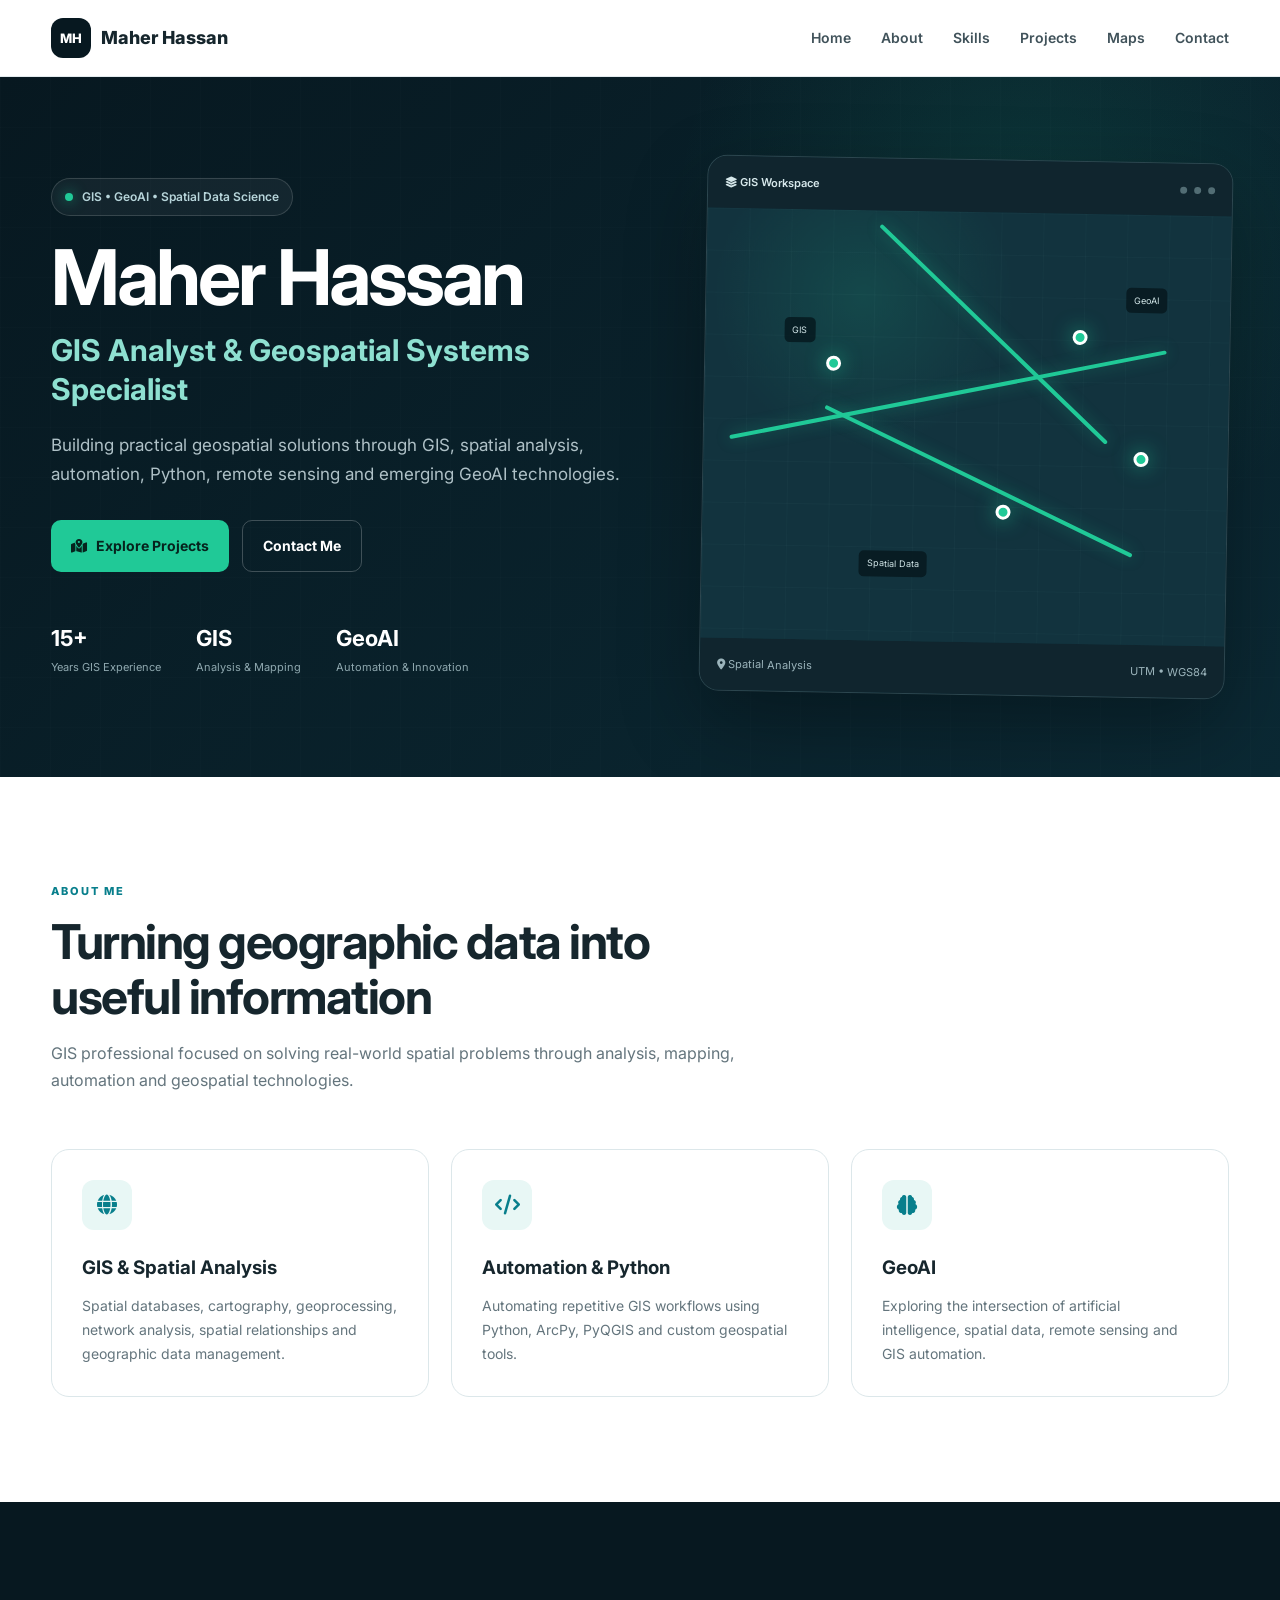
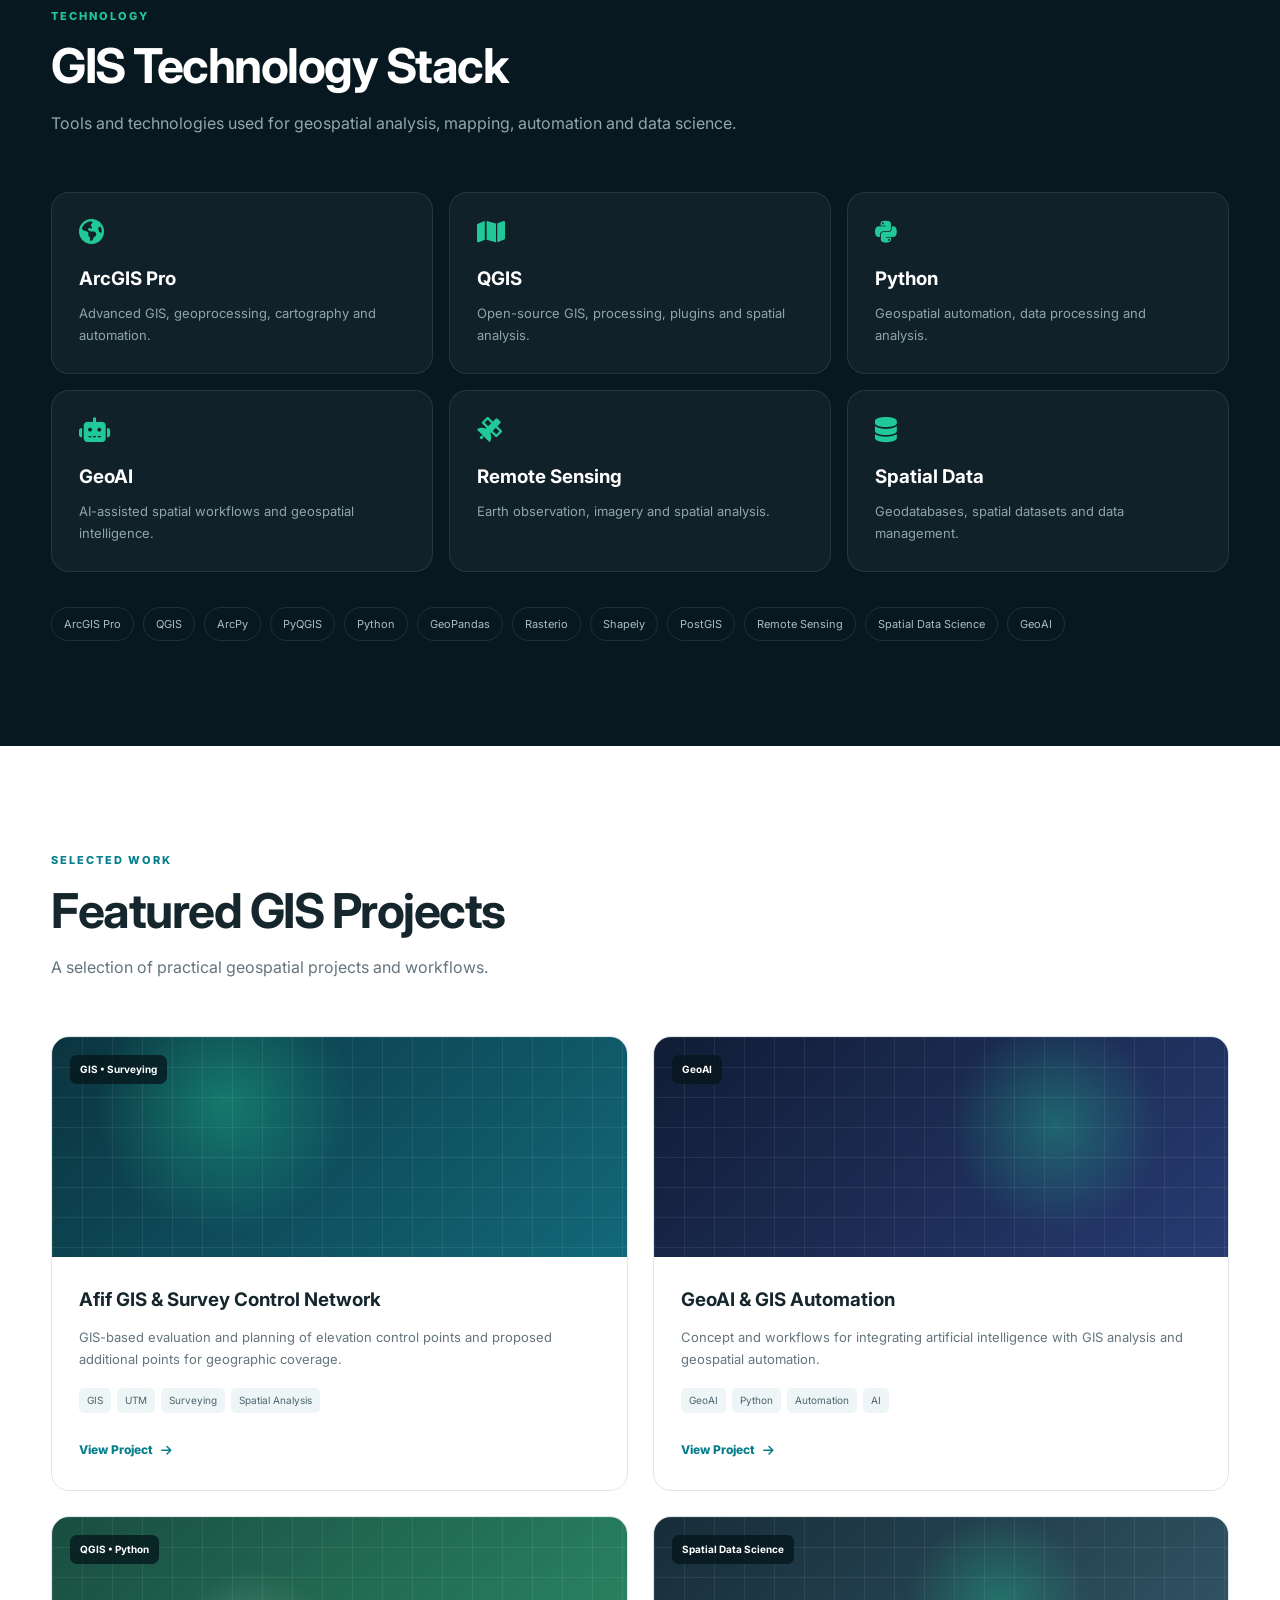
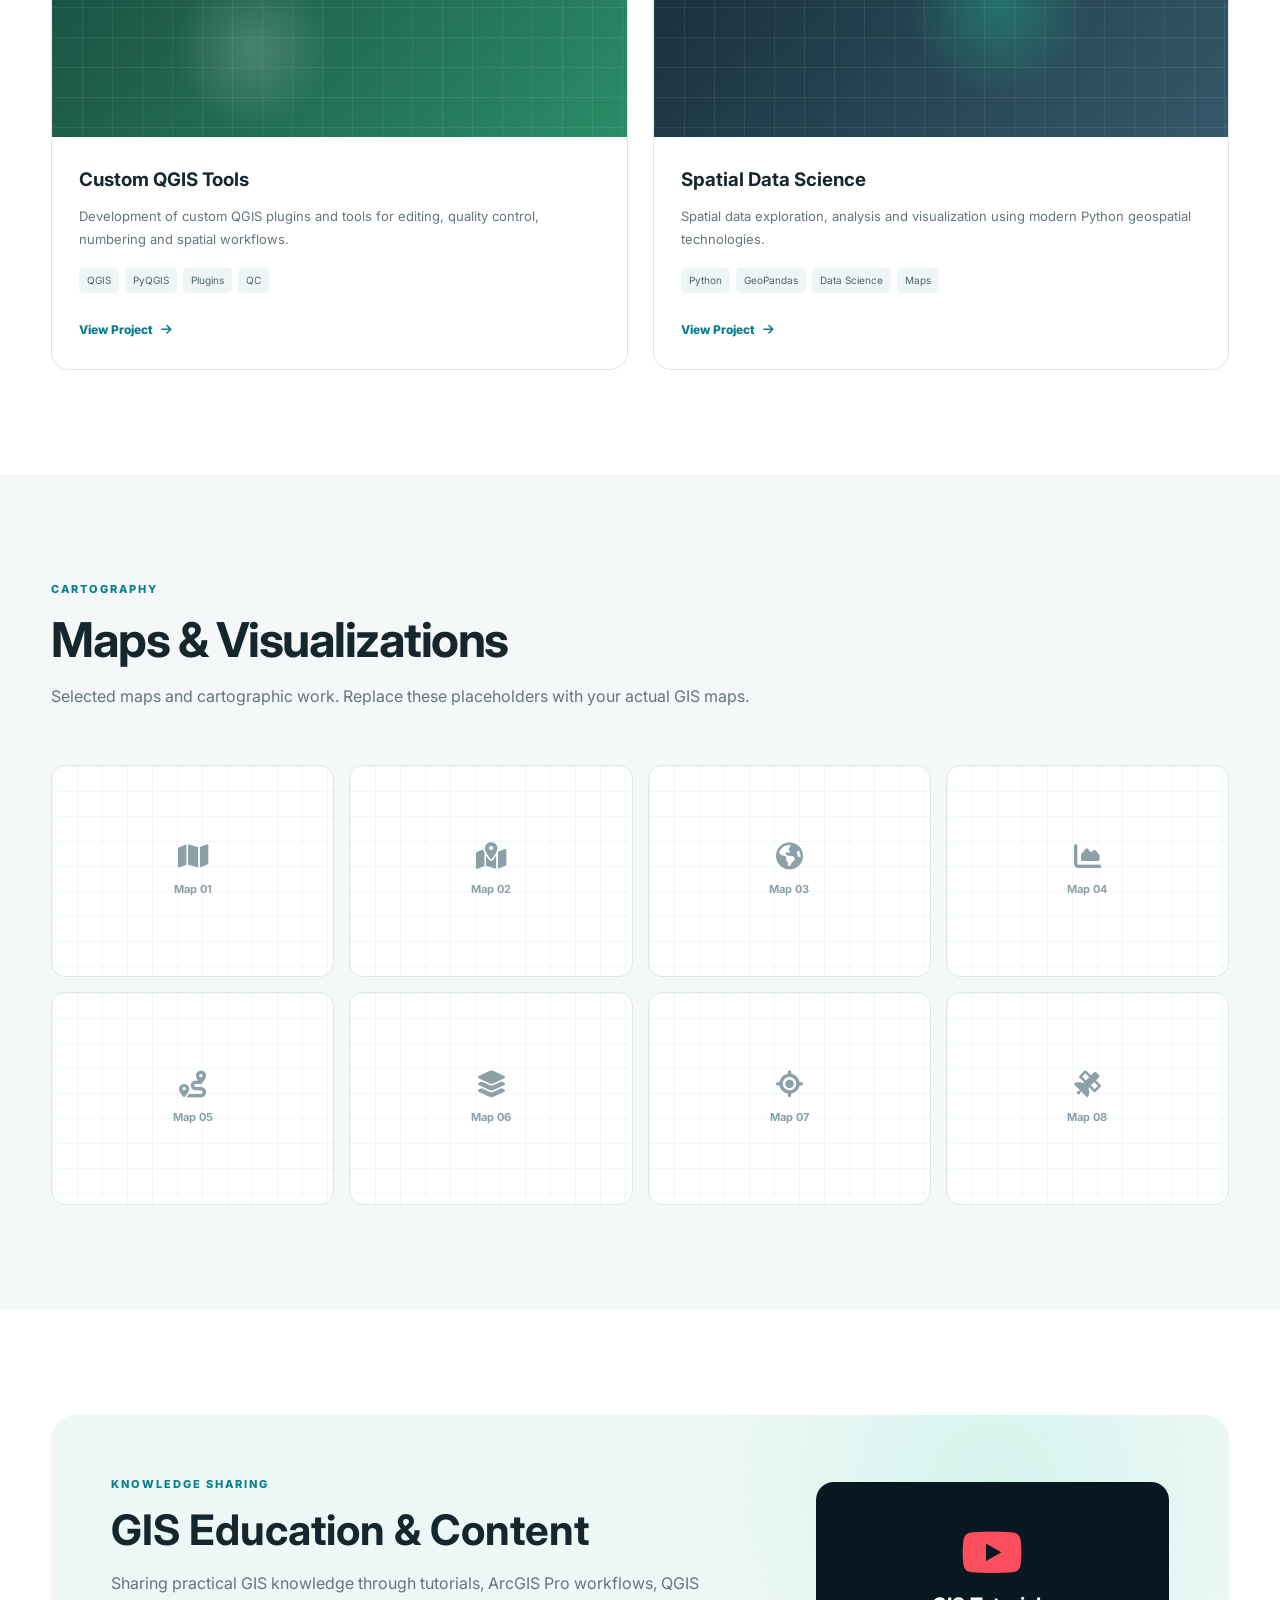
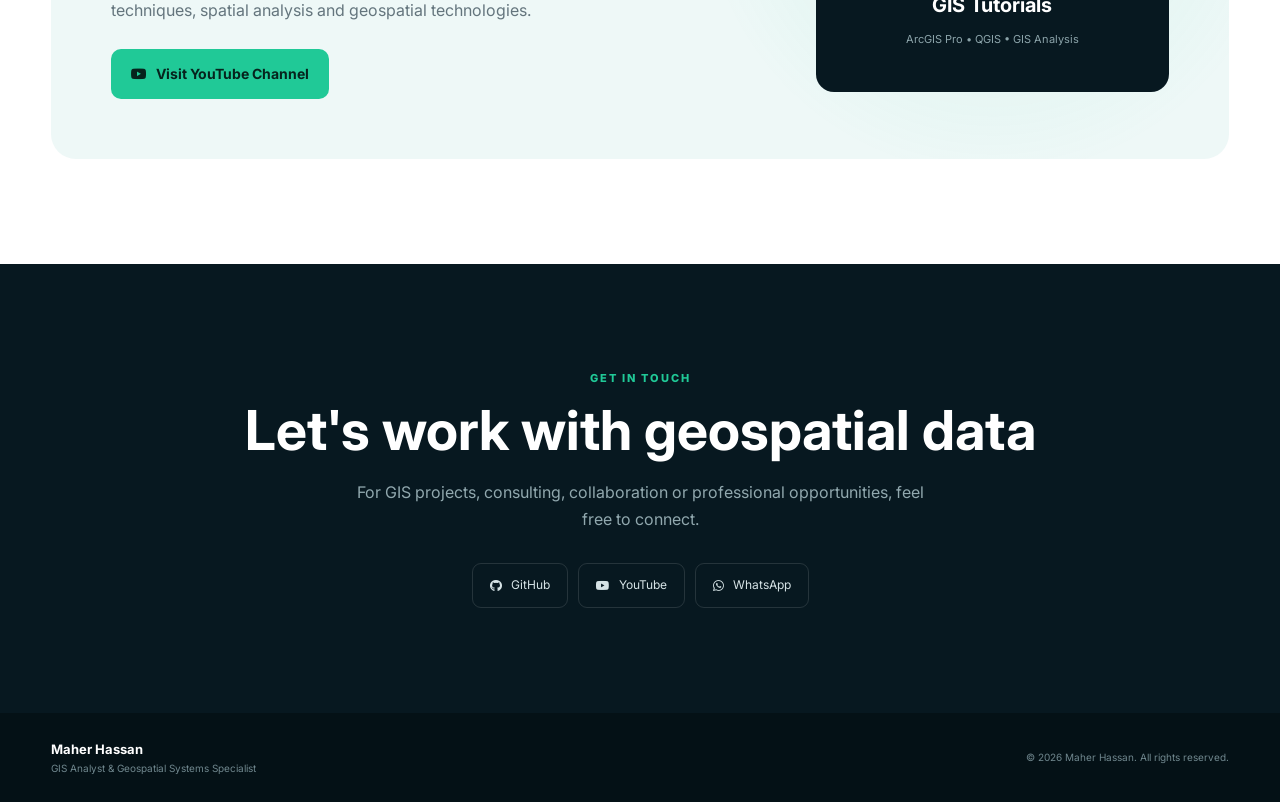
==== index.html @ 0a409062 "newall" ====
<!DOCTYPE html>
<html lang="en">
<head>
    <meta charset="UTF-8">
    <meta name="viewport" content="width=device-width, initial-scale=1.0">
    <meta name="theme-color" content="#087f8c">

    <title>Maher Hassan | GIS Analyst & GeoAI Specialist</title>

    <meta name="description"
          content="Maher Hassan GIS portfolio — GIS Analyst, ArcGIS Pro, QGIS, Python, GeoAI, Spatial Data Science, Remote Sensing and Geospatial Automation.">
    <meta name="author" content="Maher Hassan">

    <!-- Open Graph / social sharing preview -->
    <meta property="og:type" content="website">
    <meta property="og:title" content="Maher Hassan | GIS Analyst & GeoAI Specialist">
    <meta property="og:description" content="GIS Analyst specializing in ArcGIS Pro, QGIS, Python automation, remote sensing and GeoAI.">
    <meta name="twitter:card" content="summary_large_image">
    <meta name="twitter:title" content="Maher Hassan | GIS Analyst & GeoAI Specialist">
    <meta name="twitter:description" content="GIS Analyst specializing in ArcGIS Pro, QGIS, Python automation, remote sensing and GeoAI.">
    <!-- TODO once the site is live: add og:url and og:image (1200x630), and a rel="canonical" link -->

    <!-- Favicon: simple "MH" monogram in brand colors, no external file needed -->
    <link rel="icon" type="image/svg+xml"
          href="data:image/svg+xml,%3Csvg xmlns='http://www.w3.org/2000/svg' viewBox='0 0 64 64'%3E%3Crect width='64' height='64' rx='16' fill='%23071820'/%3E%3Ctext x='32' y='42' font-family='Arial, sans-serif' font-size='24' font-weight='800' fill='%2320c997' text-anchor='middle'%3EMH%3C/text%3E%3C/svg%3E">

    <link rel="stylesheet" href="style.css">

    <!-- Google Font -->
    <link rel="preconnect" href="https://fonts.googleapis.com">
    <link rel="preconnect" href="https://fonts.gstatic.com" crossorigin>
    <link href="https://fonts.googleapis.com/css2?family=Inter:wght@400;500;600;700;800&display=swap" rel="stylesheet">

    <!-- Icons -->
    <link rel="stylesheet"
          href="https://cdnjs.cloudflare.com/ajax/libs/font-awesome/6.5.2/css/all.min.css">

    <!-- Structured data for search engines -->
    <script type="application/ld+json">
    {
        "@context": "https://schema.org",
        "@type": "Person",
        "name": "Maher Hassan",
        "jobTitle": "GIS Analyst & Geospatial Systems Specialist",
        "description": "GIS Analyst specializing in ArcGIS Pro, QGIS, Python automation, remote sensing and GeoAI.",
        "sameAs": [
            "https://github.com/maherGIS1990",
            "https://www.youtube.com/@maherhassan1990"
        ]
    }
    </script>
</head>

<body>

<a href="#main-content" class="skip-link">Skip to main content</a>

<!-- ================= NAVBAR ================= -->
<header class="navbar">
    <div class="container nav-container">

        <a href="#home" class="logo">
            <span class="logo-mark">MH</span>
            <span>Maher Hassan</span>
        </a>

        <nav id="navMenu" aria-label="Primary">
            <a href="#home">Home</a>
            <a href="#about">About</a>
            <a href="#skills">Skills</a>
            <a href="#projects">Projects</a>
            <a href="#maps">Maps</a>
            <a href="#contact">Contact</a>
        </nav>

        <button class="menu-toggle" id="menuToggle" type="button"
                aria-label="Open navigation" aria-expanded="false" aria-controls="navMenu">
            <i class="fa-solid fa-bars" aria-hidden="true"></i>
        </button>

    </div>
</header>


<main id="main-content">

<!-- ================= HERO ================= -->
<section id="home" class="hero">

    <div class="hero-grid" aria-hidden="true"></div>

    <div class="container hero-container">

        <div class="hero-content">

            <div class="status">
                <span class="status-dot" aria-hidden="true"></span>
                GIS • GeoAI • Spatial Data Science
            </div>

            <h1>Maher Hassan</h1>

            <h2>GIS Analyst &amp; Geospatial Systems Specialist</h2>

            <p class="hero-text">
                Building practical geospatial solutions through GIS,
                spatial analysis, automation, Python, remote sensing
                and emerging GeoAI technologies.
            </p>

            <div class="hero-buttons">
                <a href="#projects" class="btn btn-primary">
                    <i class="fa-solid fa-map-location-dot" aria-hidden="true"></i>
                    Explore Projects
                </a>
                <a href="#contact" class="btn btn-secondary">
                    Contact Me
                </a>
            </div>

            <div class="hero-stats">
                <div>
                    <strong>15+</strong>
                    <span>Years GIS Experience</span>
                </div>
                <div>
                    <strong>GIS</strong>
                    <span>Analysis &amp; Mapping</span>
                </div>
                <div>
                    <strong>GeoAI</strong>
                    <span>Automation &amp; Innovation</span>
                </div>
            </div>

        </div>

        <!-- Decorative illustration only — not real map data -->
        <div class="hero-visual" aria-hidden="true">
            <div class="map-card">

                <div class="map-toolbar">
                    <span><i class="fa-solid fa-layer-group"></i> GIS Workspace</span>
                    <div>
                        <span class="map-dot"></span>
                        <span class="map-dot"></span>
                        <span class="map-dot"></span>
                    </div>
                </div>

                <div class="map-area">
                    <div class="map-grid"></div>

                    <div class="route route-1"></div>
                    <div class="route route-2"></div>
                    <div class="route route-3"></div>

                    <div class="map-point point-1"></div>
                    <div class="map-point point-2"></div>
                    <div class="map-point point-3"></div>
                    <div class="map-point point-4"></div>

                    <div class="map-label label-1">GIS</div>
                    <div class="map-label label-2">GeoAI</div>
                    <div class="map-label label-3">Spatial Data</div>
                </div>

                <div class="map-footer">
                    <span><i class="fa-solid fa-location-dot"></i> Spatial Analysis</span>
                    <span>UTM • WGS84</span>
                </div>

            </div>
        </div>

    </div>
</section>


<!-- ================= ABOUT ================= -->
<section id="about" class="section">
    <div class="container">

        <div class="section-heading">
            <span class="eyebrow">ABOUT ME</span>
            <h2>Turning geographic data into useful information</h2>
            <p>
                GIS professional focused on solving real-world spatial
                problems through analysis, mapping, automation and
                geospatial technologies.
            </p>
        </div>

        <div class="about-grid">

            <div class="about-card">
                <div class="icon-box"><i class="fa-solid fa-globe" aria-hidden="true"></i></div>
                <h3>GIS &amp; Spatial Analysis</h3>
                <p>
                    Spatial databases, cartography, geoprocessing,
                    network analysis, spatial relationships and
                    geographic data management.
                </p>
            </div>

            <div class="about-card">
                <div class="icon-box"><i class="fa-solid fa-code" aria-hidden="true"></i></div>
                <h3>Automation &amp; Python</h3>
                <p>
                    Automating repetitive GIS workflows using Python,
                    ArcPy, PyQGIS and custom geospatial tools.
                </p>
            </div>

            <div class="about-card">
                <div class="icon-box"><i class="fa-solid fa-brain" aria-hidden="true"></i></div>
                <h3>GeoAI</h3>
                <p>
                    Exploring the intersection of artificial intelligence,
                    spatial data, remote sensing and GIS automation.
                </p>
            </div>

        </div>
    </div>
</section>


<!-- ================= SKILLS ================= -->
<section id="skills" class="section section-dark">
    <div class="container">

        <div class="section-heading">
            <span class="eyebrow">TECHNOLOGY</span>
            <h2>GIS Technology Stack</h2>
            <p>
                Tools and technologies used for geospatial analysis,
                mapping, automation and data science.
            </p>
        </div>

        <div class="skills-grid">

            <div class="skill-card">
                <i class="fa-solid fa-earth-americas" aria-hidden="true"></i>
                <h3>ArcGIS Pro</h3>
                <p>Advanced GIS, geoprocessing, cartography and automation.</p>
            </div>

            <div class="skill-card">
                <i class="fa-solid fa-map" aria-hidden="true"></i>
                <h3>QGIS</h3>
                <p>Open-source GIS, processing, plugins and spatial analysis.</p>
            </div>

            <div class="skill-card">
                <i class="fa-brands fa-python" aria-hidden="true"></i>
                <h3>Python</h3>
                <p>Geospatial automation, data processing and analysis.</p>
            </div>

            <div class="skill-card">
                <i class="fa-solid fa-robot" aria-hidden="true"></i>
                <h3>GeoAI</h3>
                <p>AI-assisted spatial workflows and geospatial intelligence.</p>
            </div>

            <div class="skill-card">
                <i class="fa-solid fa-satellite" aria-hidden="true"></i>
                <h3>Remote Sensing</h3>
                <p>Earth observation, imagery and spatial analysis.</p>
            </div>

            <div class="skill-card">
                <i class="fa-solid fa-database" aria-hidden="true"></i>
                <h3>Spatial Data</h3>
                <p>Geodatabases, spatial datasets and data management.</p>
            </div>

        </div>

        <div class="technology-tags">
            <span>ArcGIS Pro</span>
            <span>QGIS</span>
            <span>ArcPy</span>
            <span>PyQGIS</span>
            <span>Python</span>
            <span>GeoPandas</span>
            <span>Rasterio</span>
            <span>Shapely</span>
            <span>PostGIS</span>
            <span>Remote Sensing</span>
            <span>Spatial Data Science</span>
            <span>GeoAI</span>
        </div>

    </div>
</section>


<!-- ================= PROJECTS ================= -->
<section id="projects" class="section">
    <div class="container">

        <div class="section-heading">
            <span class="eyebrow">SELECTED WORK</span>
            <h2>Featured GIS Projects</h2>
            <p>A selection of practical geospatial projects and workflows.</p>
        </div>

        <div class="projects-grid">

            <article class="project-card">
                <div class="project-image project-afif" aria-hidden="true">
                    <span class="project-category">GIS • Surveying</span>
                </div>
                <div class="project-content">
                    <h3>Afif GIS &amp; Survey Control Network</h3>
                    <p>
                        GIS-based evaluation and planning of elevation
                        control points and proposed additional points
                        for geographic coverage.
                    </p>
                    <div class="project-tags">
                        <span>GIS</span>
                        <span>UTM</span>
                        <span>Surveying</span>
                        <span>Spatial Analysis</span>
                    </div>
                    <!-- TODO: replace with a real project page or write-up link -->
                    <a href="#" class="project-link">
                        View Project <i class="fa-solid fa-arrow-right" aria-hidden="true"></i>
                    </a>
                </div>
            </article>

            <article class="project-card">
                <div class="project-image project-geoai" aria-hidden="true">
                    <span class="project-category">GeoAI</span>
                </div>
                <div class="project-content">
                    <h3>GeoAI &amp; GIS Automation</h3>
                    <p>
                        Concept and workflows for integrating artificial
                        intelligence with GIS analysis and geospatial
                        automation.
                    </p>
                    <div class="project-tags">
                        <span>GeoAI</span>
                        <span>Python</span>
                        <span>Automation</span>
                        <span>AI</span>
                    </div>
                    <a href="#" class="project-link">
                        View Project <i class="fa-solid fa-arrow-right" aria-hidden="true"></i>
                    </a>
                </div>
            </article>

            <article class="project-card">
                <div class="project-image project-qgis" aria-hidden="true">
                    <span class="project-category">QGIS • Python</span>
                </div>
                <div class="project-content">
                    <h3>Custom QGIS Tools</h3>
                    <p>
                        Development of custom QGIS plugins and tools for
                        editing, quality control, numbering and spatial
                        workflows.
                    </p>
                    <div class="project-tags">
                        <span>QGIS</span>
                        <span>PyQGIS</span>
                        <span>Plugins</span>
                        <span>QC</span>
                    </div>
                    <a href="#" class="project-link">
                        View Project <i class="fa-solid fa-arrow-right" aria-hidden="true"></i>
                    </a>
                </div>
            </article>

            <article class="project-card">
                <div class="project-image project-spatial" aria-hidden="true">
                    <span class="project-category">Spatial Data Science</span>
                </div>
                <div class="project-content">
                    <h3>Spatial Data Science</h3>
                    <p>
                        Spatial data exploration, analysis and visualization
                        using modern Python geospatial technologies.
                    </p>
                    <div class="project-tags">
                        <span>Python</span>
                        <span>GeoPandas</span>
                        <span>Data Science</span>
                        <span>Maps</span>
                    </div>
                    <a href="#" class="project-link">
                        View Project <i class="fa-solid fa-arrow-right" aria-hidden="true"></i>
                    </a>
                </div>
            </article>

        </div>
    </div>
</section>


<!-- ================= MAPS ================= -->
<section id="maps" class="section section-light">
    <div class="container">

        <div class="section-heading">
            <span class="eyebrow">CARTOGRAPHY</span>
            <h2>Maps &amp; Visualizations</h2>
            <p>
                Selected maps and cartographic work. Replace these
                placeholders with your actual GIS maps.
            </p>
        </div>

        <div class="maps-grid">
            <div class="map-placeholder">
                <i class="fa-solid fa-map" aria-hidden="true"></i>
                <span>Map 01</span>
            </div>
            <div class="map-placeholder">
                <i class="fa-solid fa-map-location-dot" aria-hidden="true"></i>
                <span>Map 02</span>
            </div>
            <div class="map-placeholder">
                <i class="fa-solid fa-earth-americas" aria-hidden="true"></i>
                <span>Map 03</span>
            </div>
            <div class="map-placeholder">
                <i class="fa-solid fa-chart-area" aria-hidden="true"></i>
                <span>Map 04</span>
            </div>
            <div class="map-placeholder">
                <i class="fa-solid fa-route" aria-hidden="true"></i>
                <span>Map 05</span>
            </div>
            <div class="map-placeholder">
                <i class="fa-solid fa-layer-group" aria-hidden="true"></i>
                <span>Map 06</span>
            </div>
            <div class="map-placeholder">
                <i class="fa-solid fa-location-crosshairs" aria-hidden="true"></i>
                <span>Map 07</span>
            </div>
            <div class="map-placeholder">
                <i class="fa-solid fa-satellite" aria-hidden="true"></i>
                <span>Map 08</span>
            </div>
        </div>

    </div>
</section>


<!-- ================= KNOWLEDGE ================= -->
<section class="section" aria-labelledby="knowledge-heading">
    <div class="container">

        <div class="knowledge">

            <div>
                <span class="eyebrow">KNOWLEDGE SHARING</span>
                <h2 id="knowledge-heading">GIS Education &amp; Content</h2>
                <p>
                    Sharing practical GIS knowledge through tutorials,
                    ArcGIS Pro workflows, QGIS techniques, spatial analysis
                    and geospatial technologies.
                </p>
                <a href="https://www.youtube.com/@maherhassan1990"
                   target="_blank" rel="noopener noreferrer" class="btn btn-primary">
                    <i class="fa-brands fa-youtube" aria-hidden="true"></i>
                    Visit YouTube Channel
                </a>
            </div>

            <div class="youtube-card" aria-hidden="true">
                <i class="fa-brands fa-youtube"></i>
                <strong>GIS Tutorials</strong>
                <span>ArcGIS Pro • QGIS • GIS Analysis</span>
            </div>

        </div>
    </div>
</section>


<!-- ================= CONTACT ================= -->
<section id="contact" class="section contact-section">
    <div class="container">

        <div class="contact-box">
            <span class="eyebrow">GET IN TOUCH</span>
            <h2>Let's work with geospatial data</h2>
            <p>
                For GIS projects, consulting, collaboration or
                professional opportunities, feel free to connect.
            </p>

            <div class="contact-links">
                <a href="https://github.com/maherGIS1990" target="_blank" rel="noopener noreferrer">
                    <i class="fa-brands fa-github" aria-hidden="true"></i>
                    GitHub
                </a>
                <a href="https://www.youtube.com/@maherhassan1990" target="_blank" rel="noopener noreferrer">
                    <i class="fa-brands fa-youtube" aria-hidden="true"></i>
                    YouTube
                </a>
                <a href="https://wa.me/201552268273" target="_blank" rel="noopener noreferrer">
                    <i class="fa-brands fa-whatsapp" aria-hidden="true"></i>
                    WhatsApp
                </a>
            </div>
        </div>

    </div>
</section>

</main>


<!-- ================= FOOTER ================= -->
<footer>
    <div class="container footer-content">
        <div>
            <strong>Maher Hassan</strong>
            <span>GIS Analyst &amp; Geospatial Systems Specialist</span>
        </div>
        <p>© <span id="year">2026</span> Maher Hassan. All rights reserved.</p>
    </div>
</footer>


<script src="script.js"></script>

</body>
</html>
---- style.css ----
/* =========================================================
   MAHER HASSAN GIS PORTFOLIO
   ========================================================= */

:root {
    --primary: #087f8c;
    --primary-dark: #05636e;
    --accent: #20c997;

    --dark: #071820;
    --dark-2: #0b2530;
    --text: #16262d;
    --muted: #64757d;

    --light: #f4f8f9;
    --white: #ffffff;

    --border: #dce7ea;

    --shadow: 0 20px 50px rgba(7, 24, 32, 0.10);

    --radius: 18px;

    --container: 1180px;
}


/* ================= RESET ================= */

* {
    margin: 0;
    padding: 0;
    box-sizing: border-box;
}

html {
    scroll-behavior: smooth;
}

body {
    font-family: "Inter", sans-serif;
    color: var(--text);
    background: var(--white);
    line-height: 1.7;
}

a {
    color: inherit;
    text-decoration: none;
}

button {
    font-family: inherit;
}

.container {
    width: min(92%, var(--container));
    margin: auto;
}


/* ================= ACCESSIBILITY ================= */

.skip-link {
    position: absolute;
    top: -100px;
    left: 12px;
    z-index: 2000;

    padding: 12px 18px;

    border-radius: 8px;

    background: var(--primary);
    color: white;

    font-size: 13px;
    font-weight: 700;

    transition: top 0.2s ease;
}

.skip-link:focus {
    top: 12px;
}

/* Visible keyboard focus everywhere a person can tab to */
a:focus-visible,
button:focus-visible {
    outline: 2px solid var(--accent);
    outline-offset: 3px;
    border-radius: 4px;
}


/* ================= NAVBAR ================= */

.navbar {
    position: sticky;
    top: 0;
    z-index: 1000;

    background: rgba(255, 255, 255, 0.94);
    backdrop-filter: blur(14px);

    border-bottom: 1px solid rgba(220, 231, 234, 0.8);
}

.nav-container {
    min-height: 76px;

    display: flex;
    align-items: center;
    justify-content: space-between;
}

.logo {
    display: flex;
    align-items: center;
    gap: 10px;

    font-weight: 800;
    font-size: 18px;
}

.logo-mark {
    width: 40px;
    height: 40px;

    display: grid;
    place-items: center;

    border-radius: 12px;

    background: var(--dark);
    color: white;

    font-size: 13px;
}

nav {
    display: flex;
    align-items: center;
    gap: 30px;
}

nav a {
    color: #40525a;
    font-size: 14px;
    font-weight: 600;

    transition: 0.25s ease;
}

nav a:hover {
    color: var(--primary);
}

.menu-toggle {
    display: none;

    border: none;
    background: transparent;

    font-size: 22px;
    cursor: pointer;
}


/* ================= HERO ================= */

.hero {
    position: relative;
    overflow: hidden;

    min-height: 700px;

    background:
        radial-gradient(circle at 80% 20%, rgba(32, 201, 151, 0.12), transparent 30%),
        linear-gradient(135deg, #071820 0%, #0b2934 100%);

    color: white;
}

.hero-grid {
    position: absolute;
    inset: 0;

    opacity: 0.15;

    background-image:
        linear-gradient(rgba(255,255,255,0.08) 1px, transparent 1px),
        linear-gradient(90deg, rgba(255,255,255,0.08) 1px, transparent 1px);

    background-size: 50px 50px;
}

.hero-container {
    min-height: 700px;

    position: relative;
    z-index: 1;

    display: grid;
    grid-template-columns: 1.05fr 0.95fr;
    align-items: center;
    gap: 70px;

    padding-top: 70px;
    padding-bottom: 70px;
}

.status {
    display: inline-flex;
    align-items: center;
    gap: 9px;

    padding: 8px 13px;

    border: 1px solid rgba(255,255,255,0.15);
    border-radius: 999px;

    background: rgba(255,255,255,0.05);

    color: #b7d5da;

    font-size: 12px;
    font-weight: 600;

    margin-bottom: 22px;
}

.status-dot {
    width: 8px;
    height: 8px;

    border-radius: 50%;

    background: var(--accent);

    box-shadow: 0 0 14px rgba(32, 201, 151, 0.8);
}

.hero h1 {
    font-size: clamp(45px, 6vw, 78px);
    line-height: 1.05;
    letter-spacing: -3px;
    margin-bottom: 12px;
}

.hero h2 {
    color: #8ee0d1;

    font-size: clamp(20px, 3vw, 30px);
    line-height: 1.3;

    margin-bottom: 22px;
}

.hero-text {
    max-width: 650px;

    color: #afc1c7;

    font-size: 17px;
}

.hero-buttons {
    display: flex;
    gap: 13px;

    margin-top: 32px;
}

.btn {
    display: inline-flex;
    align-items: center;
    justify-content: center;
    gap: 9px;

    padding: 13px 20px;

    border-radius: 10px;

    font-size: 14px;
    font-weight: 700;

    transition: 0.25s ease;
}

.btn-primary {
    background: var(--accent);
    color: #06231d;
}

.btn-primary:hover {
    transform: translateY(-2px);
    box-shadow: 0 12px 25px rgba(32, 201, 151, 0.25);
}

.btn-secondary {
    border: 1px solid rgba(255,255,255,0.22);
    color: white;
}

.btn-secondary:hover {
    background: rgba(255,255,255,0.08);
}

.hero-stats {
    display: flex;
    gap: 35px;

    margin-top: 48px;
}

.hero-stats div {
    display: flex;
    flex-direction: column;
}

.hero-stats strong {
    font-size: 22px;
}

.hero-stats span {
    color: #8fa8af;
    font-size: 11px;
}


/* ================= MAP VISUAL ================= */

.map-card {
    position: relative;

    border-radius: 20px;

    overflow: hidden;

    background: #102d37;

    border: 1px solid rgba(255,255,255,0.12);

    box-shadow: 0 30px 80px rgba(0,0,0,0.3);

    transform: rotate(1deg);
}

.map-toolbar,
.map-footer {
    height: 52px;

    padding: 0 17px;

    display: flex;
    align-items: center;
    justify-content: space-between;

    background: #10252e;

    color: #9bb4bb;

    font-size: 11px;
}

.map-toolbar span:first-child {
    color: #d6e8eb;
    font-weight: 600;
}

.map-dot {
    display: inline-block;

    width: 7px;
    height: 7px;

    border-radius: 50%;

    margin-left: 4px;

    background: #526d74;
}

.map-area {
    position: relative;

    height: 430px;

    overflow: hidden;

    background:
        radial-gradient(circle at 30% 20%, rgba(32,201,151,0.14), transparent 30%),
        #12333e;
}

.map-grid {
    position: absolute;
    inset: 0;

    opacity: 0.35;

    background-image:
        linear-gradient(rgba(160,220,215,0.09) 1px, transparent 1px),
        linear-gradient(90deg, rgba(160,220,215,0.09) 1px, transparent 1px);

    background-size: 42px 42px;
}

.route {
    position: absolute;

    height: 4px;

    border-radius: 20px;

    background: #20c997;

    box-shadow: 0 0 15px rgba(32,201,151,0.4);
}

.route-1 {
    width: 85%;
    top: 42%;
    left: 4%;
    transform: rotate(-12deg);
}

.route-2 {
    width: 65%;
    top: 62%;
    left: 20%;
    transform: rotate(25deg);
}

.route-3 {
    width: 60%;
    top: 28%;
    left: 25%;
    transform: rotate(43deg);
}

.map-point {
    position: absolute;

    width: 15px;
    height: 15px;

    border: 3px solid white;

    border-radius: 50%;

    background: var(--accent);

    box-shadow: 0 0 20px rgba(32,201,151,0.7);
}

.point-1 {
    left: 23%;
    top: 34%;
}

.point-2 {
    left: 70%;
    top: 27%;
}

.point-3 {
    left: 56%;
    top: 68%;
}

.point-4 {
    left: 82%;
    top: 55%;
}

.map-label {
    position: absolute;

    padding: 5px 8px;

    border-radius: 5px;

    background: rgba(4,20,26,0.75);

    color: #d3e7e9;

    font-size: 9px;
}

.label-1 {
    top: 25%;
    left: 15%;
}

.label-2 {
    top: 17%;
    right: 12%;
}

.label-3 {
    bottom: 15%;
    left: 30%;
}


/* ================= SECTIONS ================= */

.section {
    padding: 105px 0;
}

.section-light {
    background: var(--light);
}

.section-dark {
    background: var(--dark);
    color: white;
}

.section-heading {
    max-width: 720px;
    margin-bottom: 55px;
}

.eyebrow {
    display: block;

    margin-bottom: 13px;

    color: var(--primary);

    font-size: 11px;
    font-weight: 800;
    letter-spacing: 2px;
}

.section-dark .eyebrow {
    color: var(--accent);
}

.section-heading h2 {
    font-size: clamp(32px, 4vw, 48px);

    line-height: 1.15;

    letter-spacing: -1.5px;

    margin-bottom: 16px;
}

.section-heading p {
    color: var(--muted);
}

.section-dark .section-heading p {
    color: #8fa7ae;
}


/* ================= ABOUT ================= */

.about-grid {
    display: grid;

    grid-template-columns: repeat(3, 1fr);

    gap: 22px;
}

.about-card {
    padding: 30px;

    border: 1px solid var(--border);

    border-radius: var(--radius);

    background: white;

    transition: 0.3s ease;
}

.about-card:hover {
    transform: translateY(-5px);
    box-shadow: var(--shadow);
}

.icon-box {
    width: 50px;
    height: 50px;

    display: grid;
    place-items: center;

    margin-bottom: 22px;

    border-radius: 12px;

    background: #e8f7f5;

    color: var(--primary);

    font-size: 20px;
}

.about-card h3 {
    margin-bottom: 10px;
}

.about-card p {
    color: var(--muted);
    font-size: 14px;
}


/* ================= SKILLS ================= */

.skills-grid {
    display: grid;

    grid-template-columns: repeat(3, 1fr);

    gap: 16px;
}

.skill-card {
    padding: 27px;

    border: 1px solid rgba(255,255,255,0.09);

    border-radius: var(--radius);

    background: rgba(255,255,255,0.045);

    transition: 0.3s ease;
}

.skill-card:hover {
    transform: translateY(-4px);

    border-color: rgba(32,201,151,0.35);
}

.skill-card i {
    color: var(--accent);

    font-size: 25px;

    margin-bottom: 18px;
}

.skill-card h3 {
    margin-bottom: 7px;
}

.skill-card p {
    color: #8ea5ac;
    font-size: 13px;
}

.technology-tags {
    display: flex;
    flex-wrap: wrap;

    gap: 9px;

    margin-top: 35px;
}

.technology-tags span {
    padding: 7px 12px;

    border: 1px solid rgba(255,255,255,0.1);

    border-radius: 999px;

    color: #a8bec4;

    font-size: 11px;
}


/* ================= PROJECTS ================= */

.projects-grid {
    display: grid;

    grid-template-columns: repeat(2, 1fr);

    gap: 25px;
}

.project-card {
    overflow: hidden;

    border: 1px solid var(--border);

    border-radius: var(--radius);

    background: white;

    transition: 0.3s ease;
}

.project-card:hover {
    transform: translateY(-5px);

    box-shadow: var(--shadow);
}

.project-image {
    position: relative;

    height: 220px;

    overflow: hidden;
}

.project-image::before {
    content: "";

    position: absolute;
    inset: 0;

    background-image:
        linear-gradient(rgba(255,255,255,0.07) 1px, transparent 1px),
        linear-gradient(90deg, rgba(255,255,255,0.07) 1px, transparent 1px);

    background-size: 30px 30px;
}

.project-afif {
    background:
        radial-gradient(circle at 30% 30%, rgba(32,201,151,0.4), transparent 30%),
        linear-gradient(135deg, #0b3440, #126879);
}

.project-geoai {
    background:
        radial-gradient(circle at 70% 40%, rgba(32,201,151,0.35), transparent 25%),
        linear-gradient(135deg, #111c35, #273b72);
}

.project-qgis {
    background:
        radial-gradient(circle at 35% 60%, rgba(255,255,255,0.18), transparent 20%),
        linear-gradient(135deg, #194d40, #2b8c68);
}

.project-spatial {
    background:
        radial-gradient(circle at 60% 40%, rgba(32,201,151,0.35), transparent 25%),
        linear-gradient(135deg, #172d39, #34596a);
}

.project-category {
    position: absolute;

    top: 18px;
    left: 18px;

    padding: 6px 10px;

    border-radius: 7px;

    background: rgba(4,20,26,0.75);

    color: white;

    font-size: 10px;
    font-weight: 700;
}

.project-content {
    padding: 27px;
}

.project-content h3 {
    margin-bottom: 10px;
}

.project-content p {
    color: var(--muted);

    font-size: 13px;

    margin-bottom: 18px;
}

.project-tags {
    display: flex;
    flex-wrap: wrap;

    gap: 6px;

    margin-bottom: 22px;
}

.project-tags span {
    padding: 4px 8px;

    border-radius: 5px;

    background: #eef5f6;

    color: #4b646c;

    font-size: 10px;
}

.project-link {
    display: inline-flex;
    align-items: center;
    gap: 8px;

    color: var(--primary);

    font-size: 12px;
    font-weight: 800;
}


/* ================= MAPS ================= */

.maps-grid {
    display: grid;

    grid-template-columns: repeat(4, 1fr);

    gap: 15px;
}

.map-placeholder {
    aspect-ratio: 4 / 3;

    display: flex;
    flex-direction: column;
    align-items: center;
    justify-content: center;

    gap: 10px;

    border: 1px solid var(--border);

    border-radius: 14px;

    background:
        linear-gradient(rgba(8,127,140,0.06) 1px, transparent 1px),
        linear-gradient(90deg, rgba(8,127,140,0.06) 1px, transparent 1px),
        white;

    background-size: 25px 25px;

    color: #8ba0a7;

    transition: 0.3s ease;
}

.map-placeholder:hover {
    transform: translateY(-4px);

    border-color: var(--primary);

    color: var(--primary);
}

.map-placeholder i {
    font-size: 27px;
}

.map-placeholder span {
    font-size: 11px;
    font-weight: 700;
}


/* ================= KNOWLEDGE ================= */

.knowledge {
    display: grid;

    grid-template-columns: 1.3fr 0.7fr;

    align-items: center;

    gap: 50px;

    padding: 60px;

    border-radius: 25px;

    background:
        radial-gradient(circle at 80% 20%, rgba(32,201,151,0.12), transparent 30%),
        #eef8f7;
}

.knowledge h2 {
    font-size: 42px;

    line-height: 1.15;

    margin-bottom: 15px;
}

.knowledge p {
    max-width: 650px;

    color: var(--muted);

    margin-bottom: 25px;
}

.youtube-card {
    min-height: 210px;

    display: flex;
    flex-direction: column;
    align-items: center;
    justify-content: center;

    gap: 8px;

    border-radius: 18px;

    background: #071820;

    color: white;

    text-align: center;
}

.youtube-card i {
    color: #ff4f5e;
    font-size: 55px;
}

.youtube-card strong {
    font-size: 20px;
}

.youtube-card span {
    color: #8ca4aa;
    font-size: 11px;
}


/* ================= CONTACT ================= */

.contact-section {
    background: var(--dark);
    color: white;
}

.contact-box {
    max-width: 800px;
    margin: auto;

    text-align: center;
}

.contact-box .eyebrow {
    color: var(--accent);
}

.contact-box h2 {
    font-size: clamp(35px, 5vw, 55px);

    line-height: 1.1;

    margin-bottom: 18px;
}

.contact-box p {
    color: #91a8ae;

    max-width: 600px;

    margin: 0 auto 30px;
}

.contact-links {
    display: flex;

    justify-content: center;

    flex-wrap: wrap;

    gap: 10px;
}

.contact-links a {
    display: inline-flex;

    align-items: center;

    gap: 9px;

    padding: 11px 17px;

    border: 1px solid rgba(255,255,255,0.12);

    border-radius: 9px;

    color: #d6e3e6;

    font-size: 12px;

    transition: 0.25s ease;
}

.contact-links a:hover {
    background: rgba(255,255,255,0.08);

    border-color: rgba(32,201,151,0.4);

    color: var(--accent);
}


/* ================= FOOTER ================= */

footer {
    background: #041116;

    color: white;

    padding: 25px 0;
}

.footer-content {
    display: flex;

    align-items: center;
    justify-content: space-between;

    gap: 20px;
}

.footer-content div {
    display: flex;
    flex-direction: column;
}

.footer-content strong {
    font-size: 13px;
}

.footer-content span,
.footer-content p {
    color: #70878e;

    font-size: 10px;
}


/* ================= SCROLL REVEAL ================= */
/* Paired with the IntersectionObserver in script.js — without these
   two rules, the "reveal"/"visible" classes it adds have no effect. */

.reveal {
    opacity: 0;
    transform: translateY(25px);
    transition:
        opacity 0.7s ease,
        transform 0.7s ease;
}

.reveal.visible {
    opacity: 1;
    transform: translateY(0);
}


/* ================= RESPONSIVE ================= */

@media (max-width: 950px) {

    .hero-container {
        grid-template-columns: 1fr;

        padding-top: 80px;
    }

    .hero-visual {
        max-width: 700px;
        width: 100%;

        margin: auto;
    }

    .about-grid,
    .skills-grid {
        grid-template-columns: repeat(2, 1fr);
    }

    .maps-grid {
        grid-template-columns: repeat(3, 1fr);
    }

    .knowledge {
        grid-template-columns: 1fr;
    }

}


@media (max-width: 720px) {

    .menu-toggle {
        display: block;
    }

    nav {
        position: absolute;

        top: 76px;
        left: 0;
        right: 0;

        display: none;

        flex-direction: column;

        align-items: stretch;

        gap: 0;

        padding: 10px 5% 20px;

        background: white;

        border-bottom: 1px solid var(--border);
    }

    nav.active {
        display: flex;
    }

    nav a {
        padding: 13px 0;

        border-bottom: 1px solid #edf2f3;
    }

    .hero h1 {
        letter-spacing: -2px;
    }

    .hero-stats {
        gap: 20px;
        flex-wrap: wrap;
    }

    .about-grid,
    .skills-grid,
    .projects-grid {
        grid-template-columns: 1fr;
    }

    .maps-grid {
        grid-template-columns: repeat(2, 1fr);
    }

    .knowledge {
        padding: 35px 25px;
    }

    .knowledge h2 {
        font-size: 32px;
    }

    .footer-content {
        flex-direction: column;
        align-items: flex-start;
    }

}


@media (max-width: 450px) {

    .section {
        padding: 75px 0;
    }

    .hero-buttons {
        flex-direction: column;
        align-items: stretch;
    }

    .hero-buttons .btn {
        width: 100%;
    }

    .maps-grid {
        grid-template-columns: 1fr;
    }

    .map-area {
        height: 300px;
    }

}


/* ================= REDUCED MOTION ================= */
/* Respect the OS-level "reduce motion" preference: no smooth-scroll,
   no scroll-reveal animation, no hover lift transforms. */

@media (prefers-reduced-motion: reduce) {

    html {
        scroll-behavior: auto;
    }

    * {
        animation-duration: 0.001ms !important;
        animation-iteration-count: 1 !important;
        transition-duration: 0.001ms !important;
    }

    .reveal {
        opacity: 1;
        transform: none;
    }

    .about-card:hover,
    .skill-card:hover,
    .project-card:hover,
    .map-placeholder:hover,
    .btn-primary:hover {
        transform: none;
    }

}
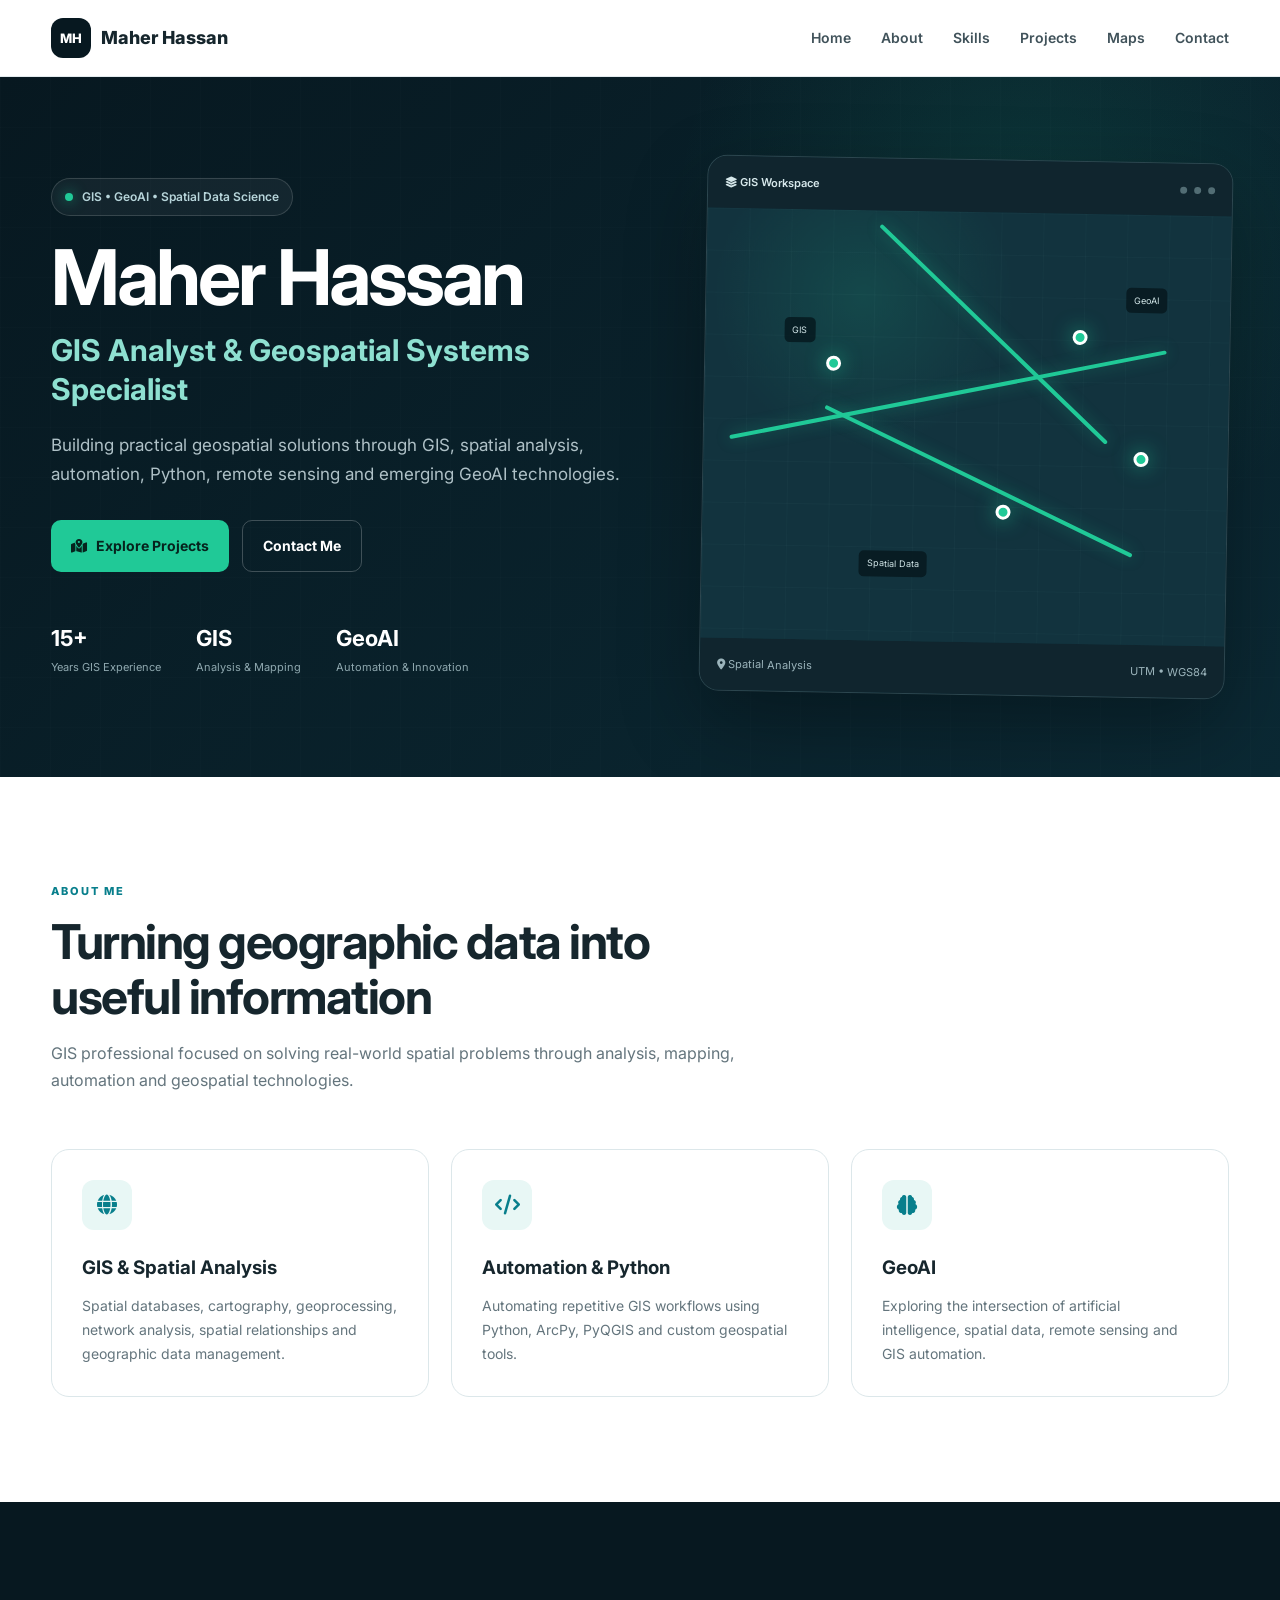
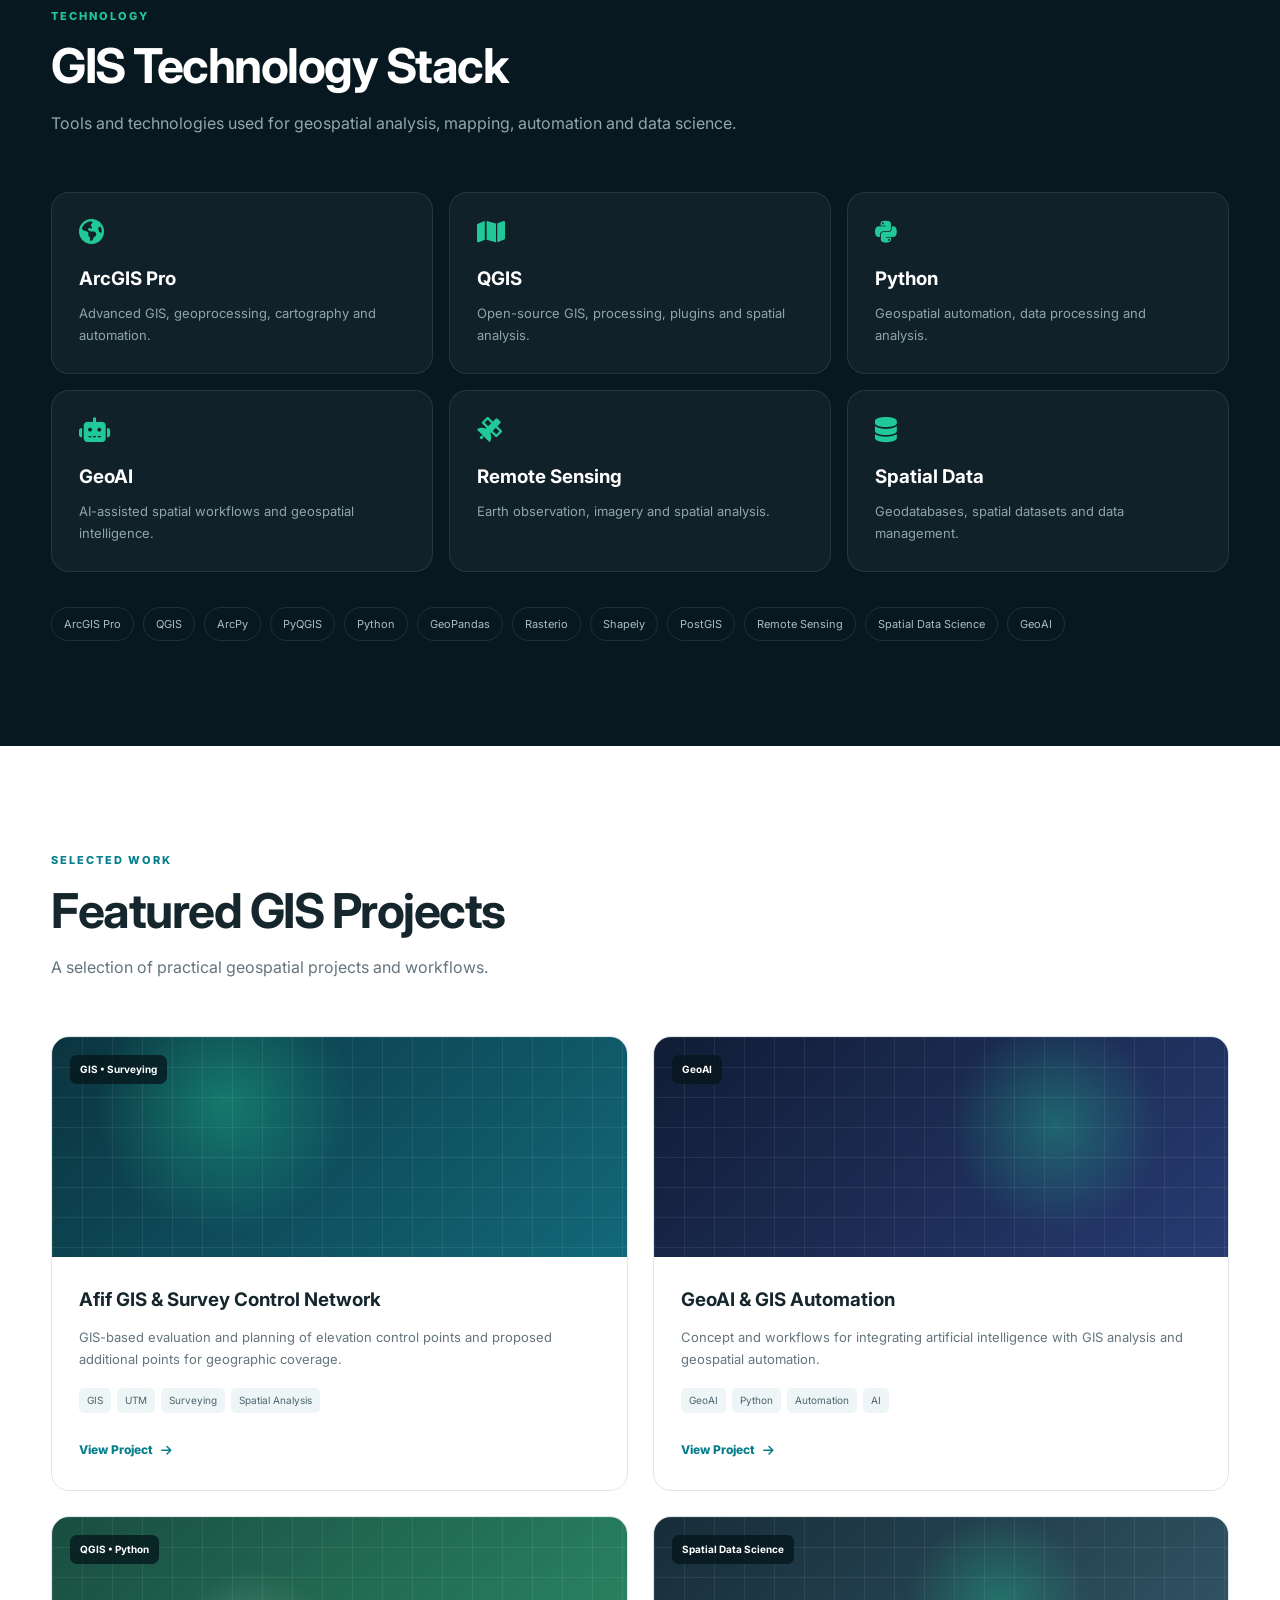
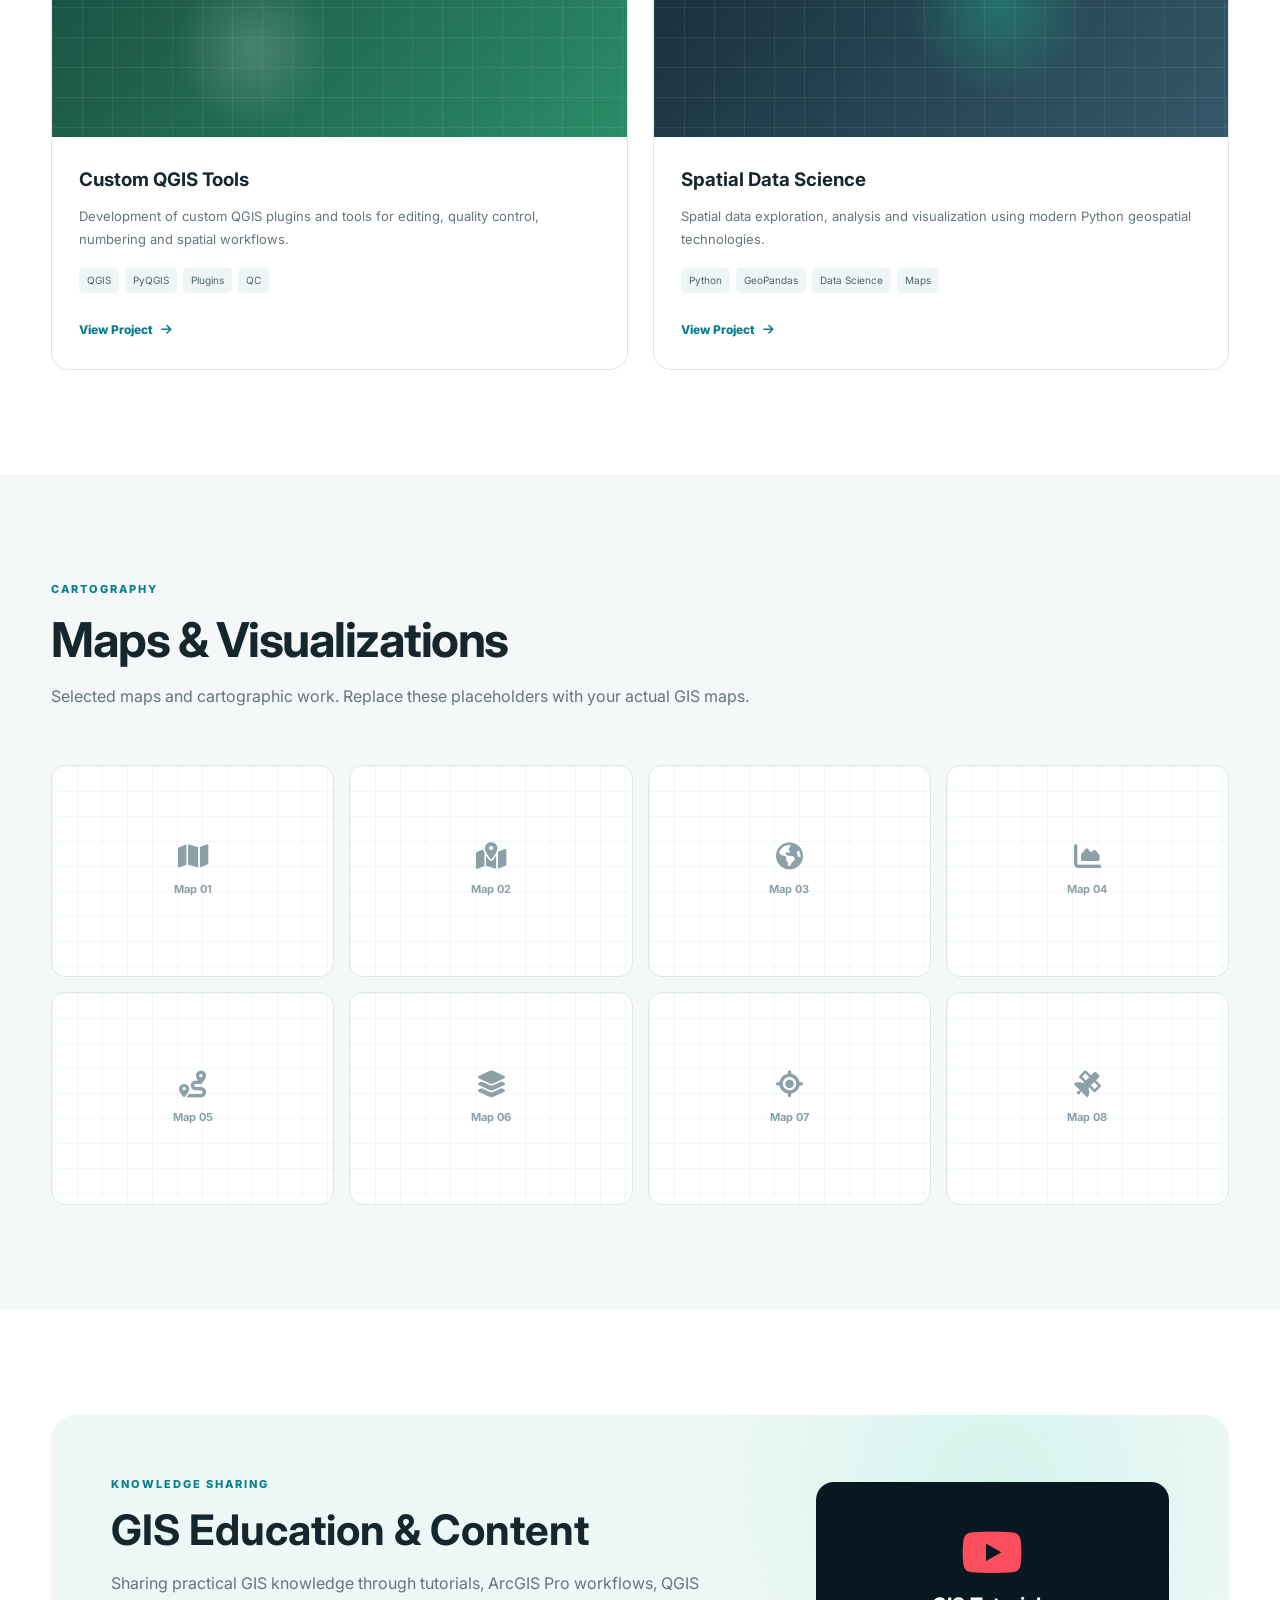
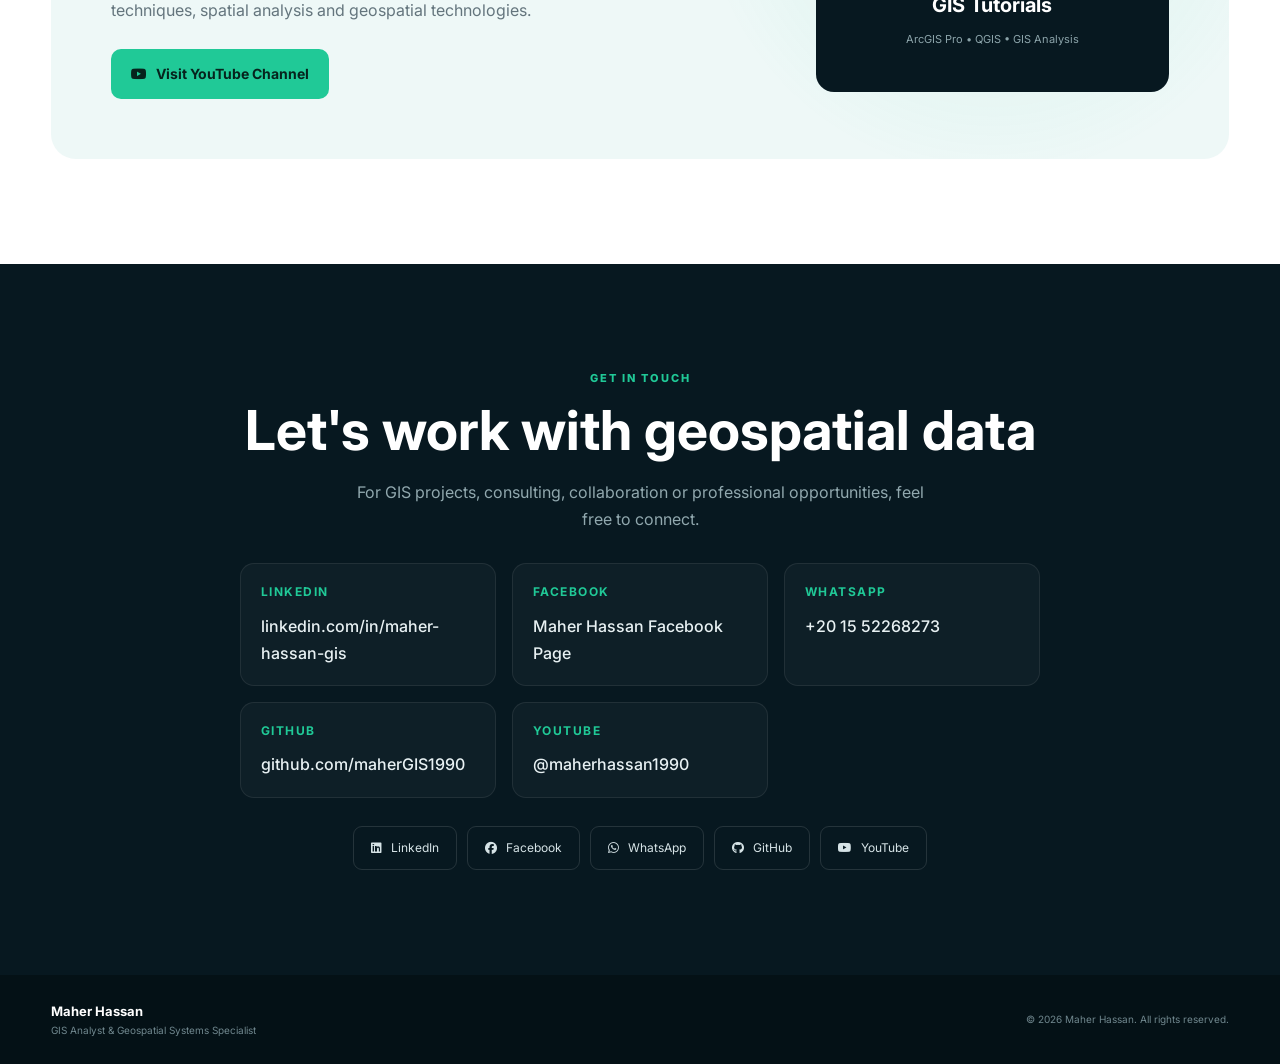
==== commit 8744f2d2: "c27-9" ====
--- a/index.html
+++ b/index.html
@@ -503,7 +503,52 @@
                 professional opportunities, feel free to connect.
             </p>
 
+            <div class="contact-details" aria-label="Contact information">
+                <div class="contact-item">
+                    <span class="contact-label">LinkedIn</span>
+                    <a href="https://www.linkedin.com/in/maher-hassan-gis" target="_blank" rel="noopener noreferrer">
+                        linkedin.com/in/maher-hassan-gis
+                    </a>
+                </div>
+                <div class="contact-item">
+                    <span class="contact-label">Facebook</span>
+                    <a href="https://www.facebook.com/profile.php?id=61570489322588&locale=ar_AR" target="_blank" rel="noopener noreferrer">
+                        Maher Hassan Facebook Page
+                    </a>
+                </div>
+                <div class="contact-item">
+                    <span class="contact-label">WhatsApp</span>
+                    <a href="https://wa.me/201552268273" target="_blank" rel="noopener noreferrer">
+                        +20 15 52268273
+                    </a>
+                </div>
+                <div class="contact-item">
+                    <span class="contact-label">GitHub</span>
+                    <a href="https://github.com/maherGIS1990" target="_blank" rel="noopener noreferrer">
+                        github.com/maherGIS1990
+                    </a>
+                </div>
+                <div class="contact-item">
+                    <span class="contact-label">YouTube</span>
+                    <a href="https://www.youtube.com/@maherhassan1990" target="_blank" rel="noopener noreferrer">
+                        @maherhassan1990
+                    </a>
+                </div>
+            </div>
+
             <div class="contact-links">
+                <a href="https://www.linkedin.com/in/maher-hassan-gis" target="_blank" rel="noopener noreferrer">
+                    <i class="fa-brands fa-linkedin" aria-hidden="true"></i>
+                    LinkedIn
+                </a>
+                <a href="https://www.facebook.com/profile.php?id=61570489322588&locale=ar_AR" target="_blank" rel="noopener noreferrer">
+                    <i class="fa-brands fa-facebook" aria-hidden="true"></i>
+                    Facebook
+                </a>
+                <a href="https://wa.me/201552268273" target="_blank" rel="noopener noreferrer">
+                    <i class="fa-brands fa-whatsapp" aria-hidden="true"></i>
+                    WhatsApp
+                </a>
                 <a href="https://github.com/maherGIS1990" target="_blank" rel="noopener noreferrer">
                     <i class="fa-brands fa-github" aria-hidden="true"></i>
                     GitHub
@@ -511,10 +556,6 @@
                 <a href="https://www.youtube.com/@maherhassan1990" target="_blank" rel="noopener noreferrer">
                     <i class="fa-brands fa-youtube" aria-hidden="true"></i>
                     YouTube
-                </a>
-                <a href="https://wa.me/201552268273" target="_blank" rel="noopener noreferrer">
-                    <i class="fa-brands fa-whatsapp" aria-hidden="true"></i>
-                    WhatsApp
                 </a>
             </div>
         </div>
--- a/style.css
+++ b/style.css
@@ -980,6 +980,43 @@
     margin: 0 auto 30px;
 }
 
+.contact-details {
+    display: grid;
+    grid-template-columns: repeat(auto-fit, minmax(200px, 1fr));
+    gap: 16px;
+    max-width: 920px;
+    margin: 0 auto 28px;
+}
+
+.contact-item {
+    background: rgba(255, 255, 255, 0.03);
+    border: 1px solid rgba(255, 255, 255, 0.08);
+    border-radius: 14px;
+    padding: 18px 20px;
+    text-align: left;
+}
+
+.contact-label {
+    display: block;
+    margin-bottom: 10px;
+    color: var(--accent);
+    font-size: 12px;
+    font-weight: 700;
+    letter-spacing: 0.12em;
+    text-transform: uppercase;
+}
+
+.contact-item a {
+    color: #e8f1f3;
+    text-decoration: none;
+    font-weight: 500;
+    word-break: break-word;
+}
+
+.contact-item a:hover {
+    color: var(--accent);
+}
+
 .contact-links {
     display: flex;
 
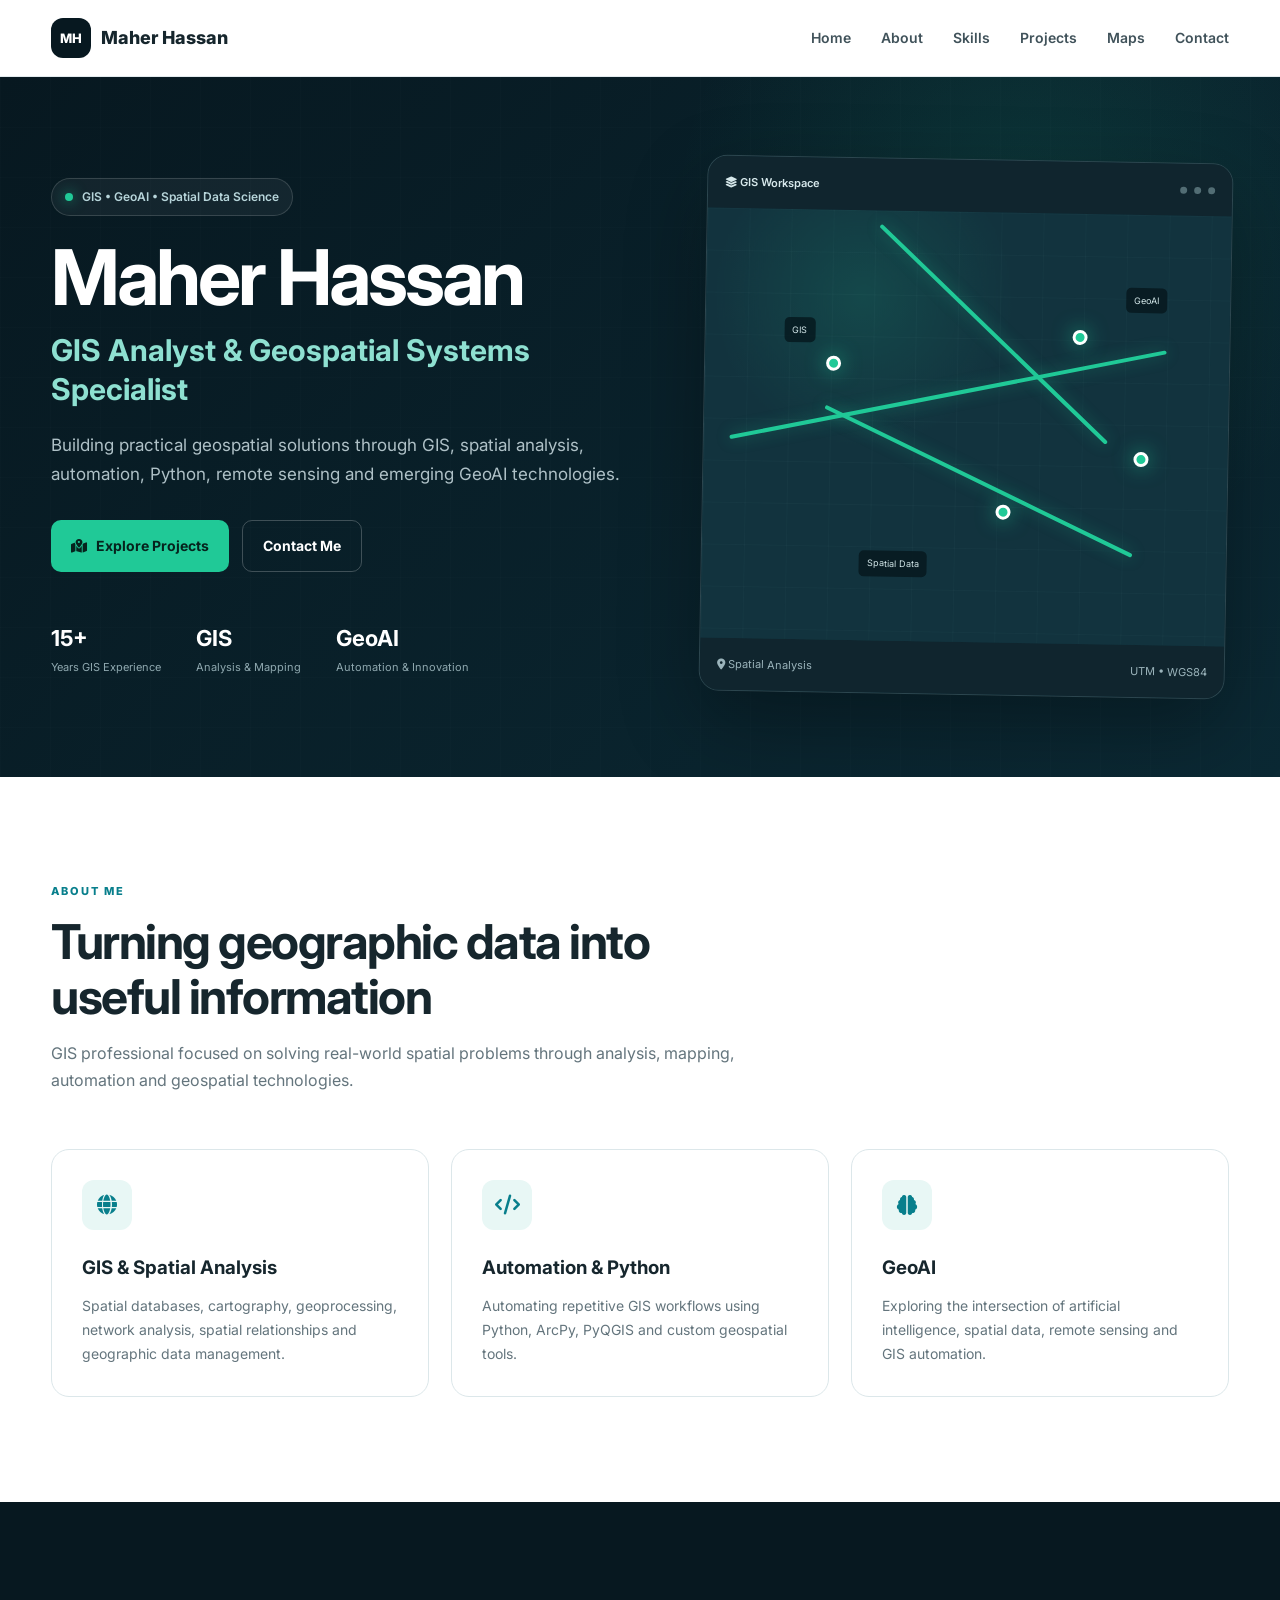
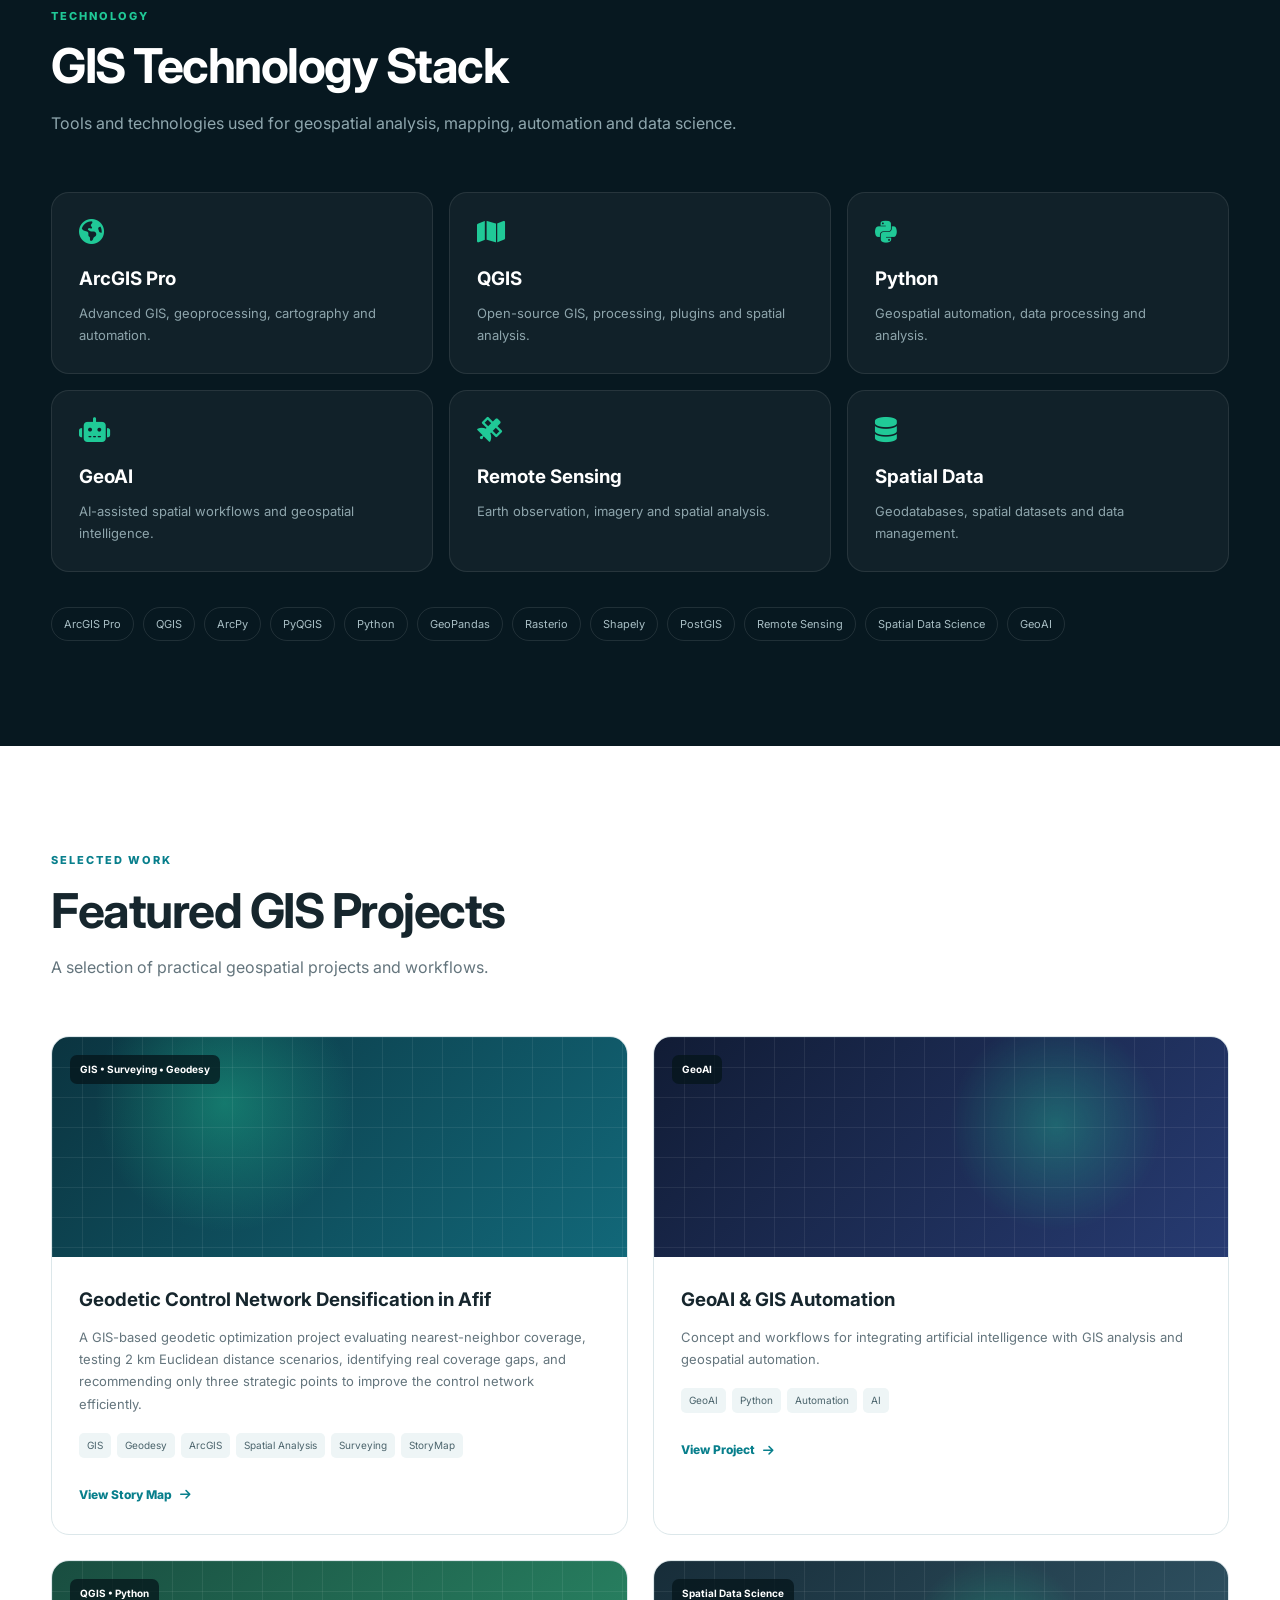
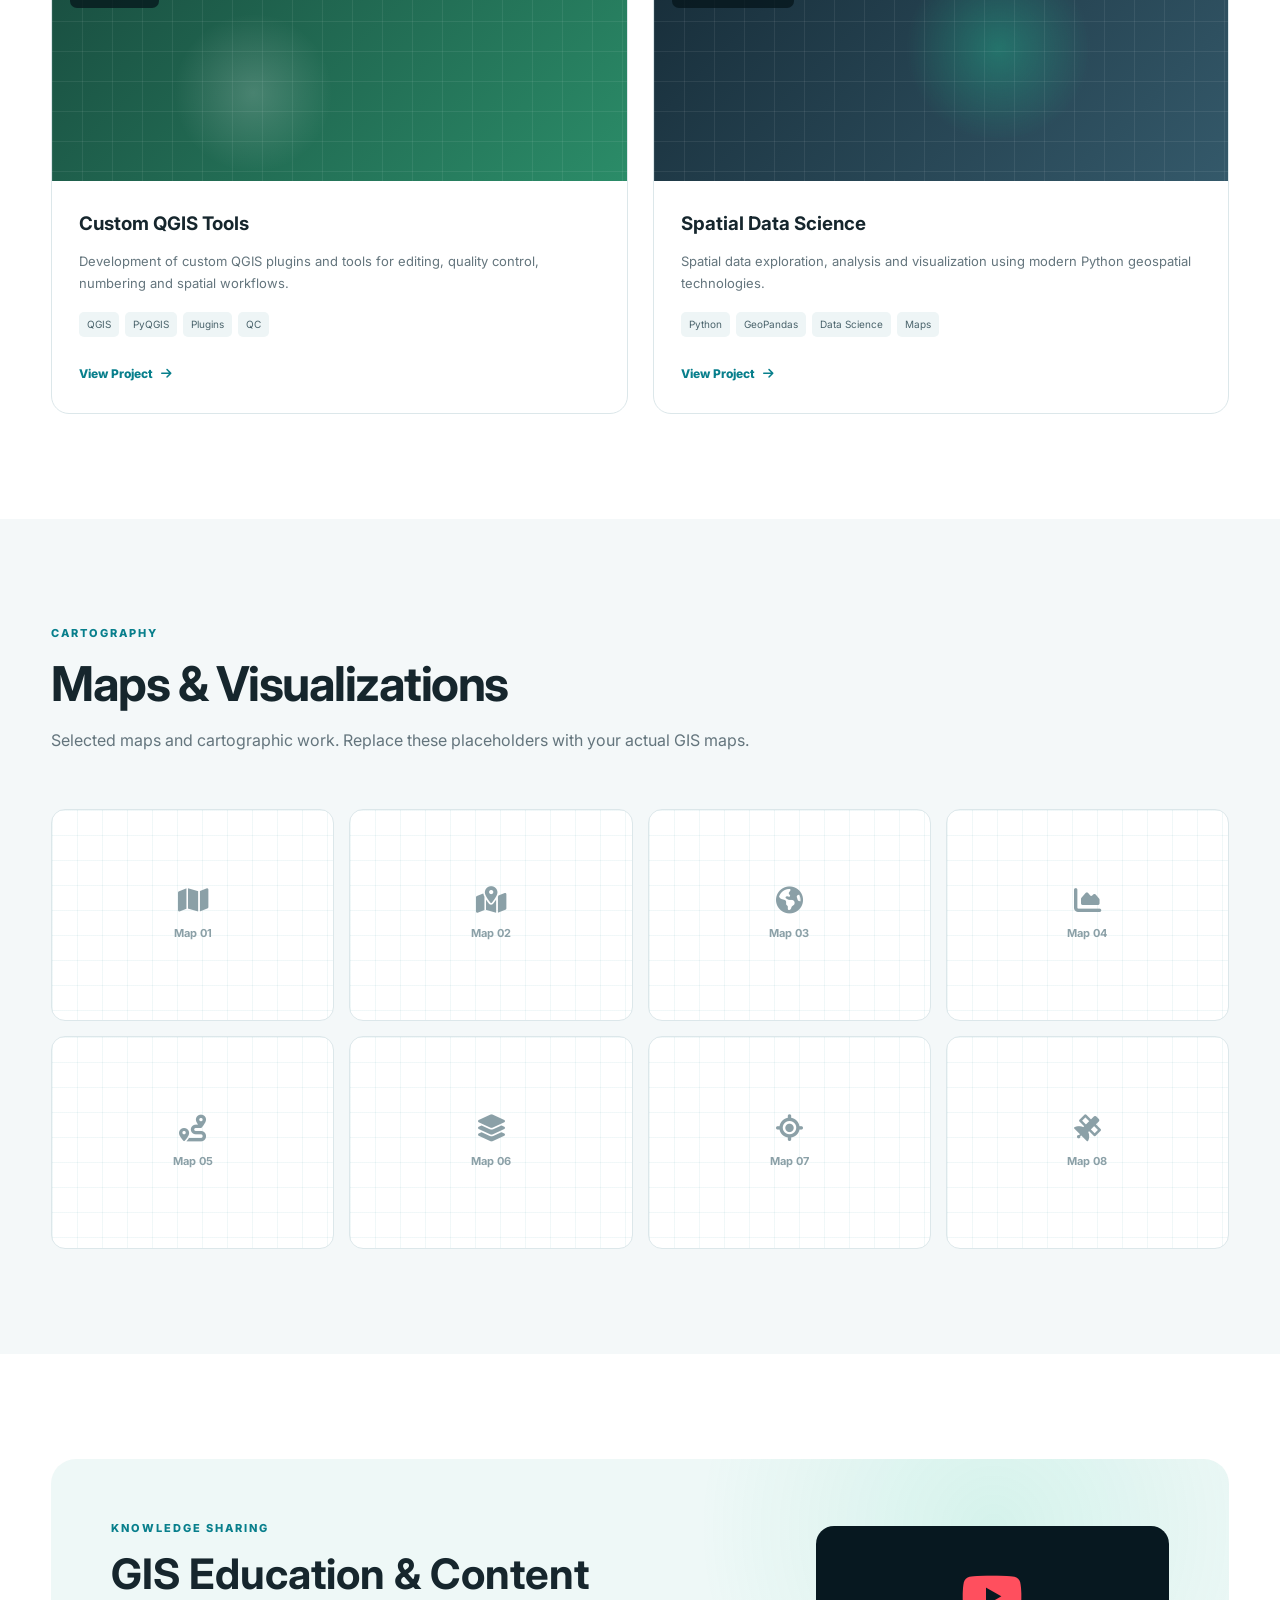
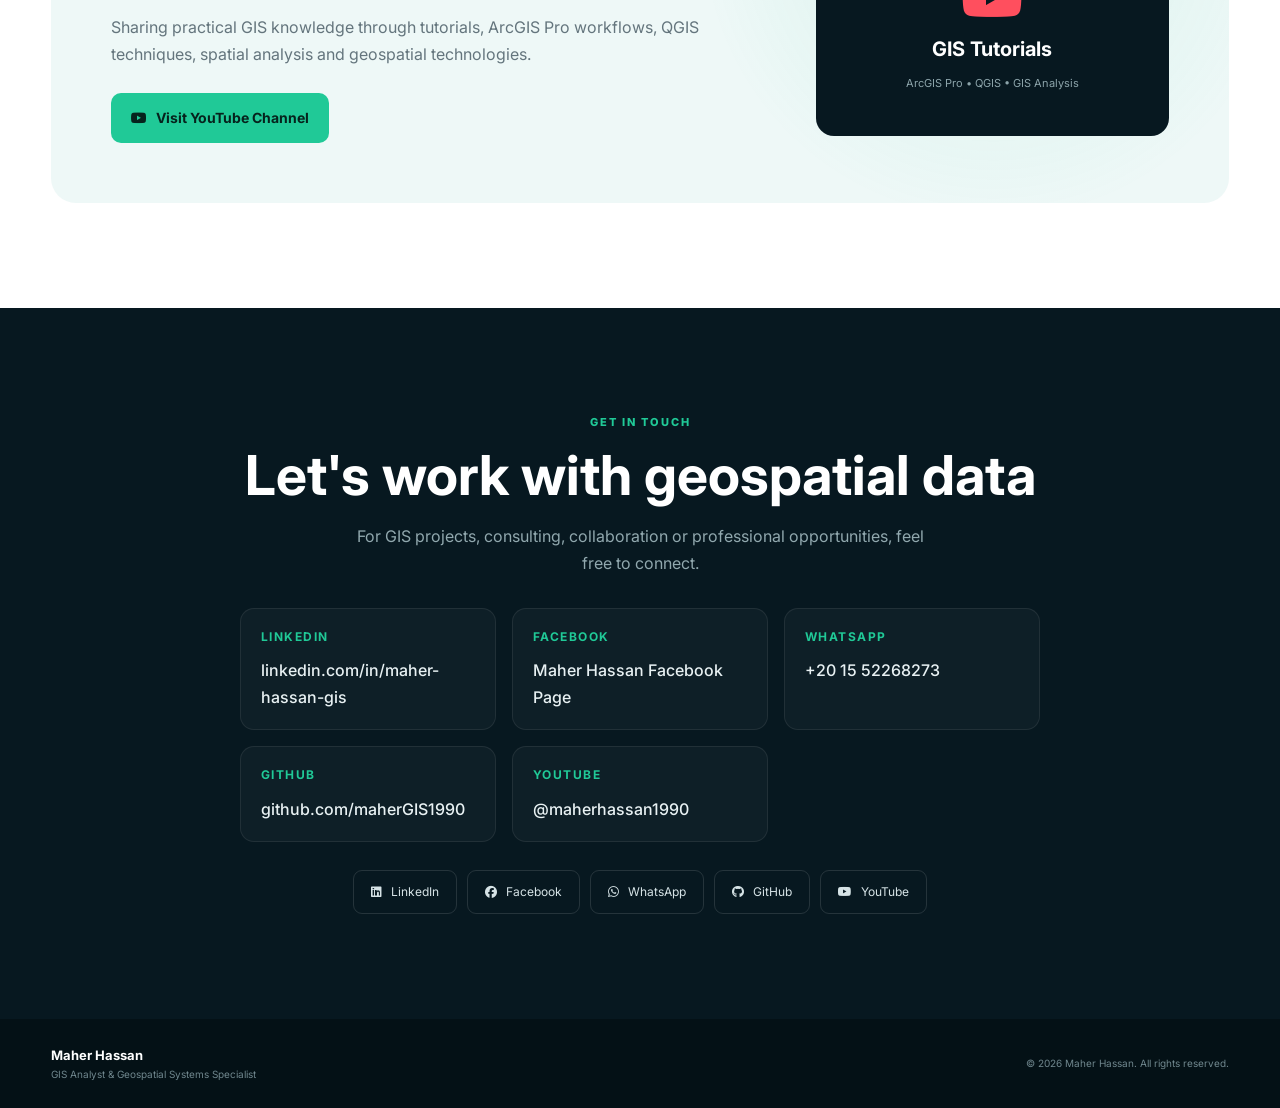
==== commit ff2c0305: "c2-27-9" ====
--- a/index.html
+++ b/index.html
@@ -312,24 +312,27 @@
 
             <article class="project-card">
                 <div class="project-image project-afif" aria-hidden="true">
-                    <span class="project-category">GIS • Surveying</span>
+                    <span class="project-category">GIS • Surveying • Geodesy</span>
                 </div>
                 <div class="project-content">
-                    <h3>Afif GIS &amp; Survey Control Network</h3>
+                    <h3>Geodetic Control Network Densification in Afif</h3>
                     <p>
-                        GIS-based evaluation and planning of elevation
-                        control points and proposed additional points
-                        for geographic coverage.
+                        A GIS-based geodetic optimization project evaluating
+                        nearest-neighbor coverage, testing 2 km Euclidean
+                        distance scenarios, identifying real coverage gaps,
+                        and recommending only three strategic points to improve
+                        the control network efficiently.
                     </p>
                     <div class="project-tags">
                         <span>GIS</span>
-                        <span>UTM</span>
+                        <span>Geodesy</span>
+                        <span>ArcGIS</span>
+                        <span>Spatial Analysis</span>
                         <span>Surveying</span>
-                        <span>Spatial Analysis</span>
+                        <span>StoryMap</span>
                     </div>
-                    <!-- TODO: replace with a real project page or write-up link -->
-                    <a href="#" class="project-link">
-                        View Project <i class="fa-solid fa-arrow-right" aria-hidden="true"></i>
+                    <a href="https://arcg.is/1WeOm93" target="_blank" rel="noopener noreferrer" class="project-link">
+                        View Story Map <i class="fa-solid fa-arrow-right" aria-hidden="true"></i>
                     </a>
                 </div>
             </article>
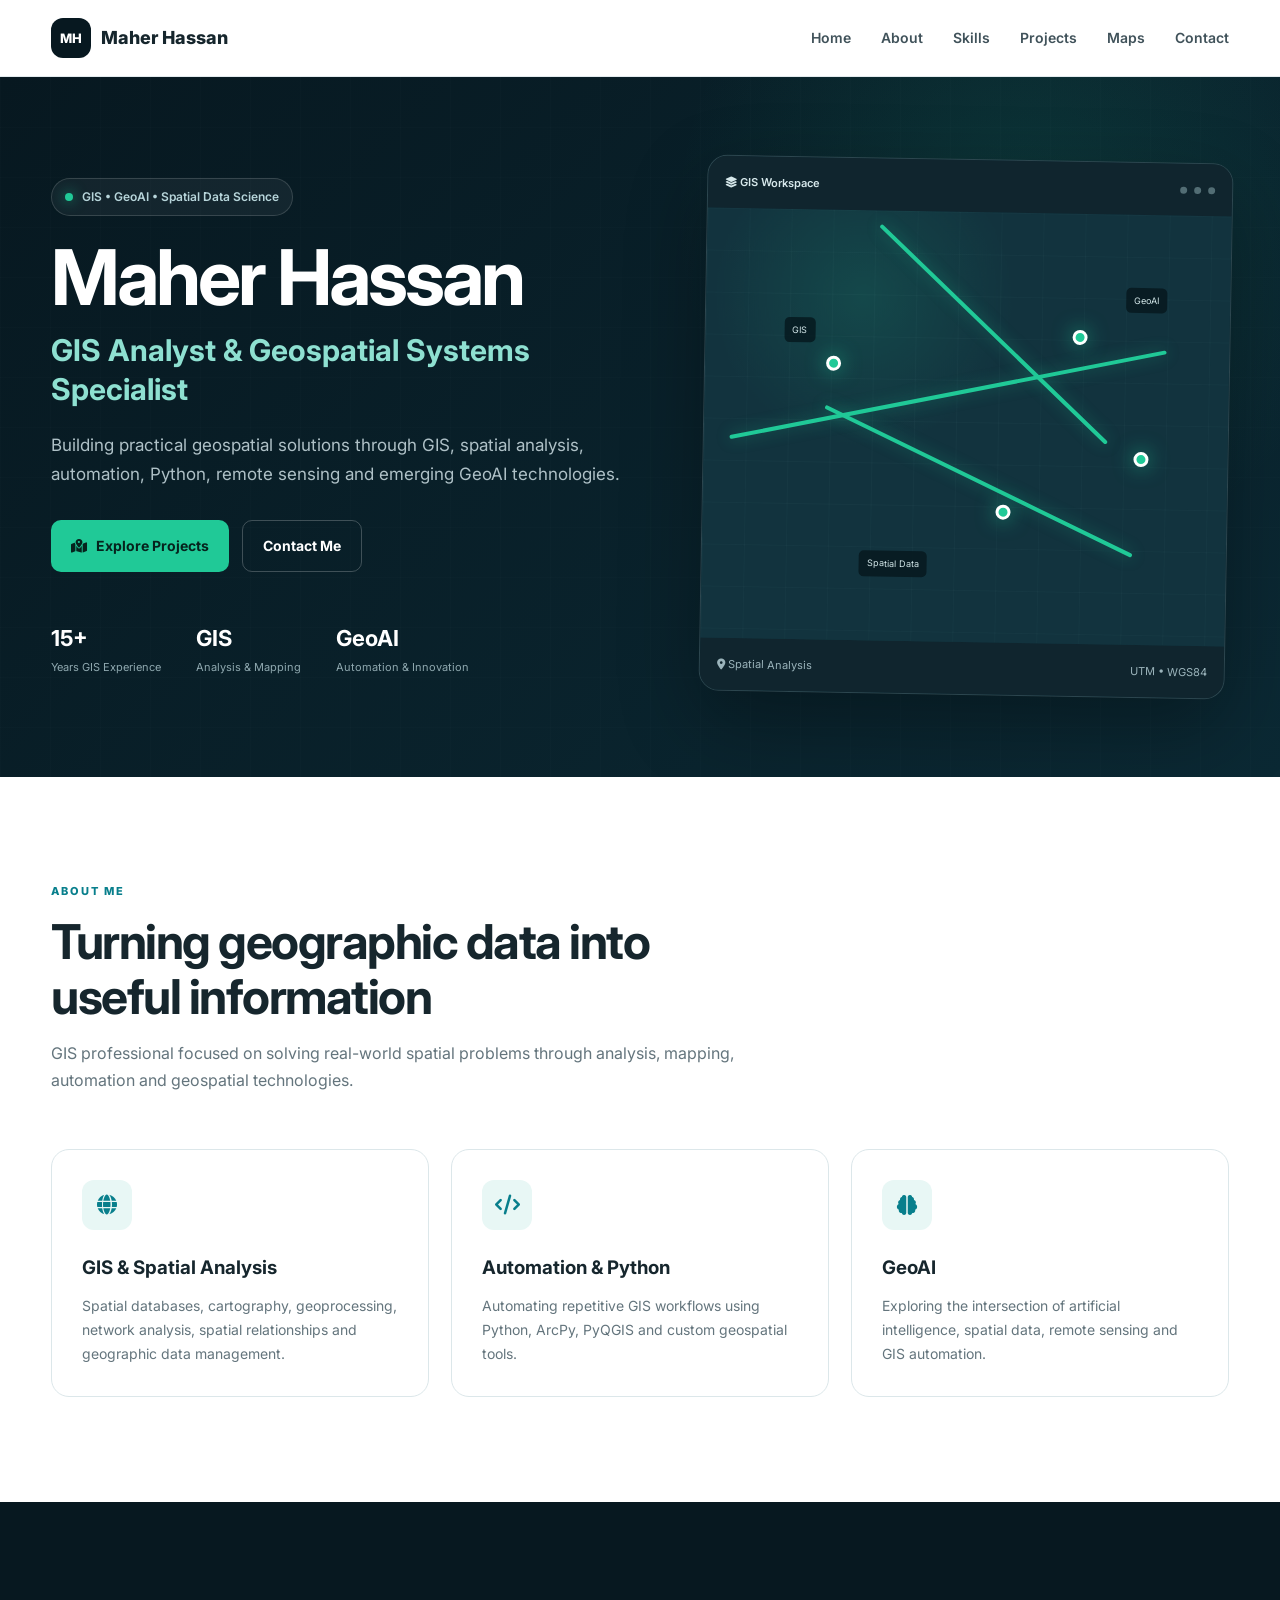
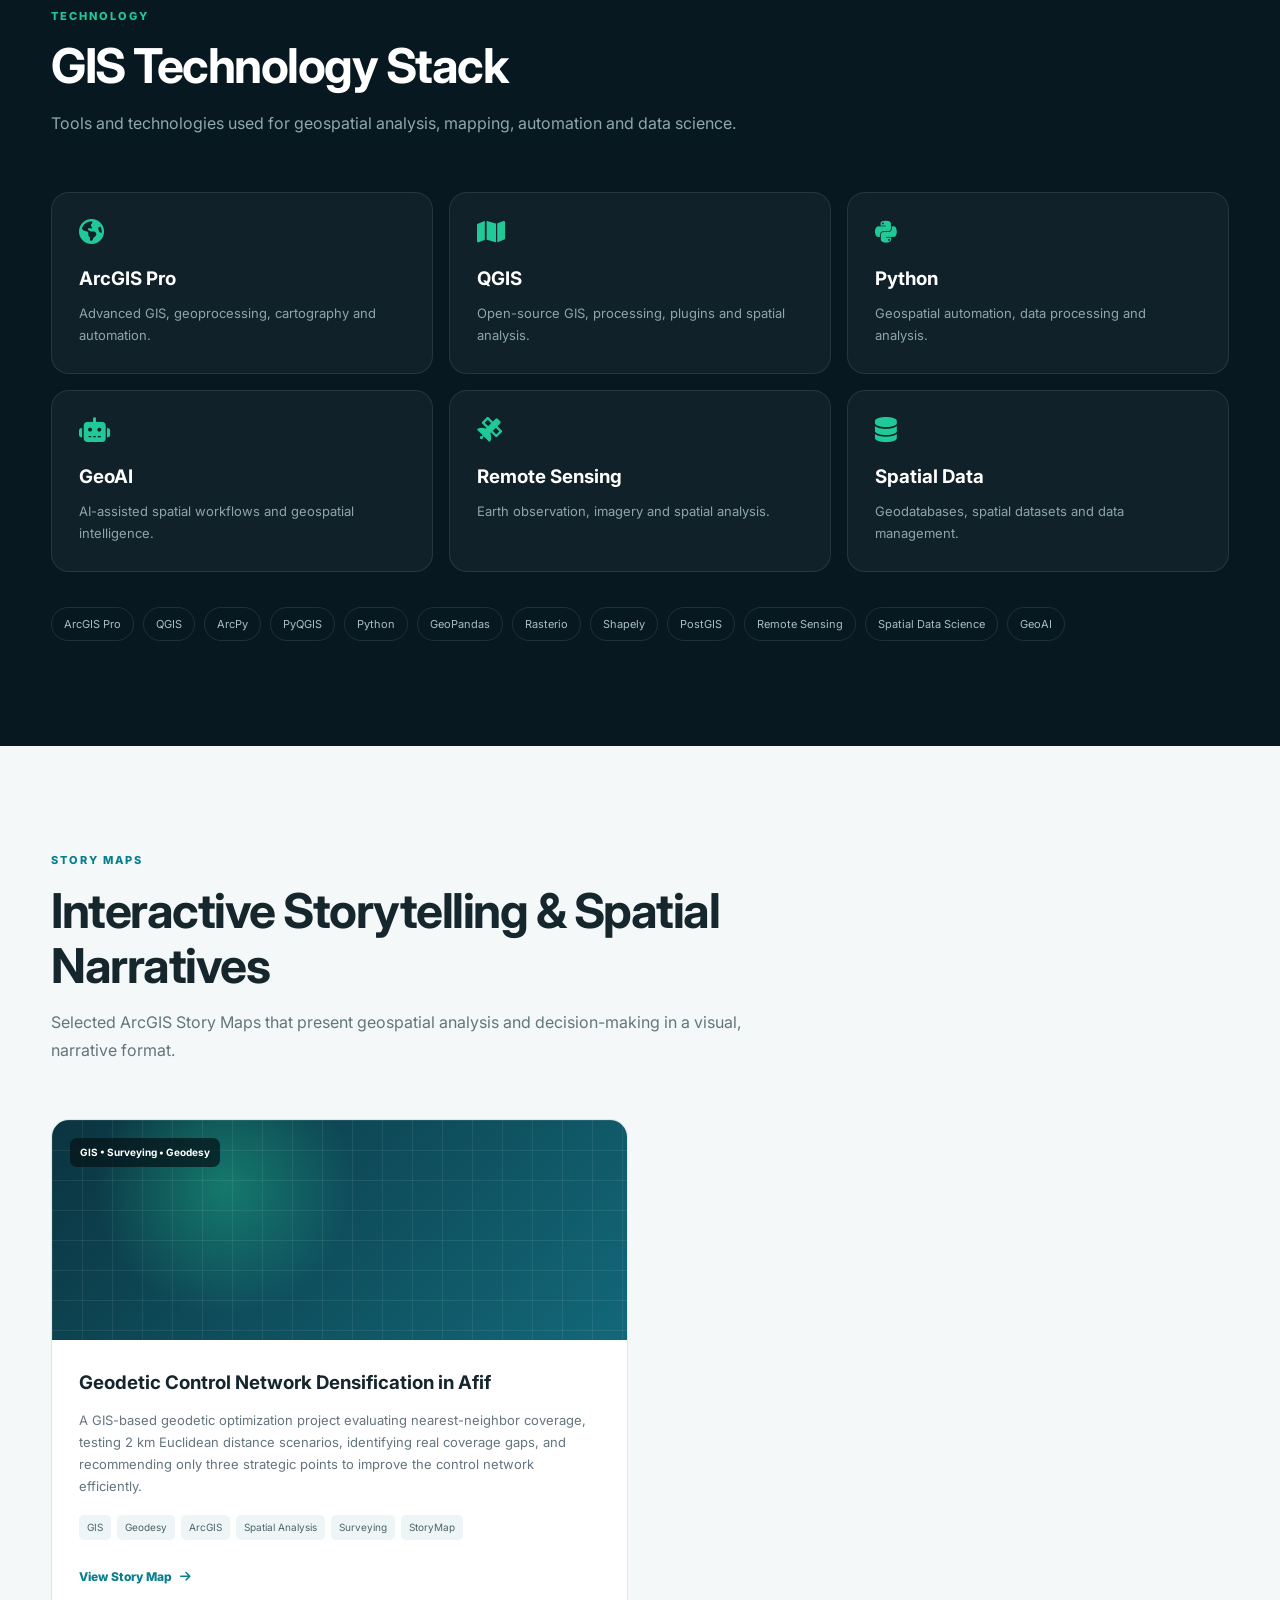
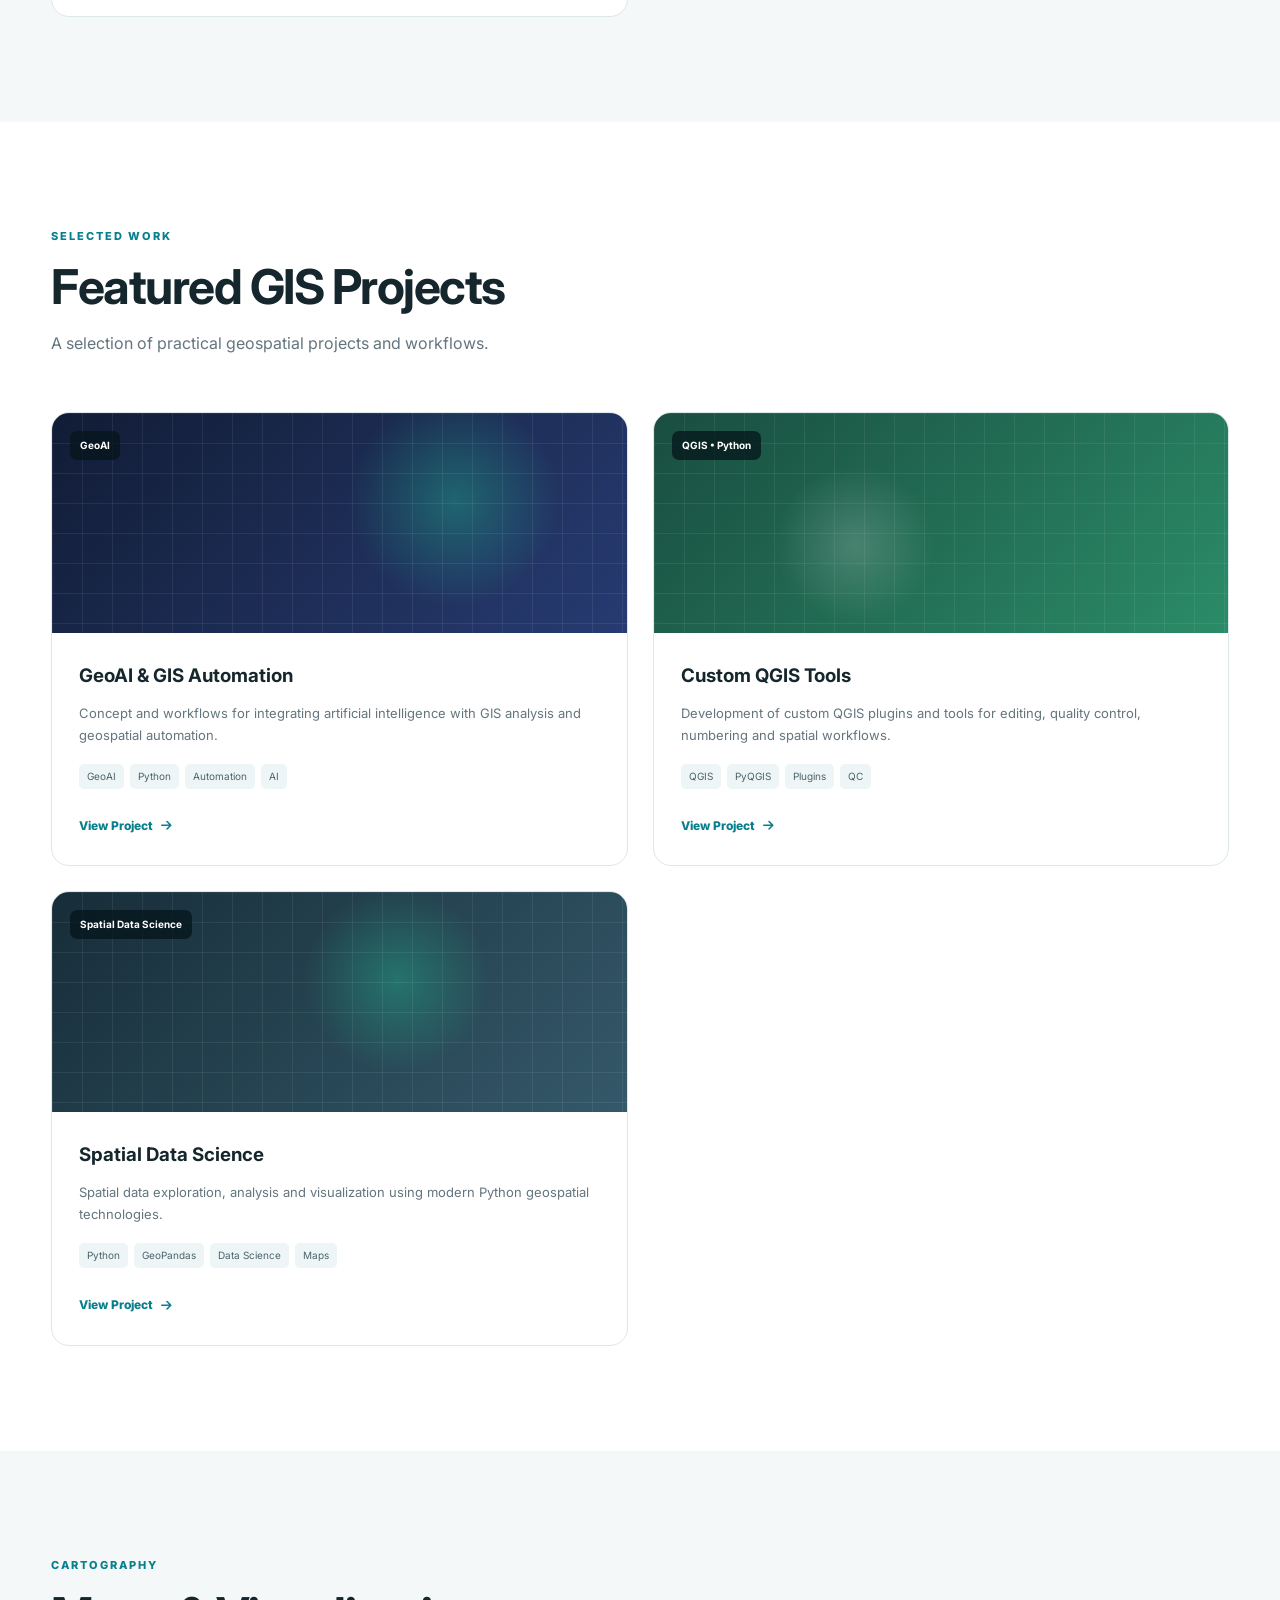
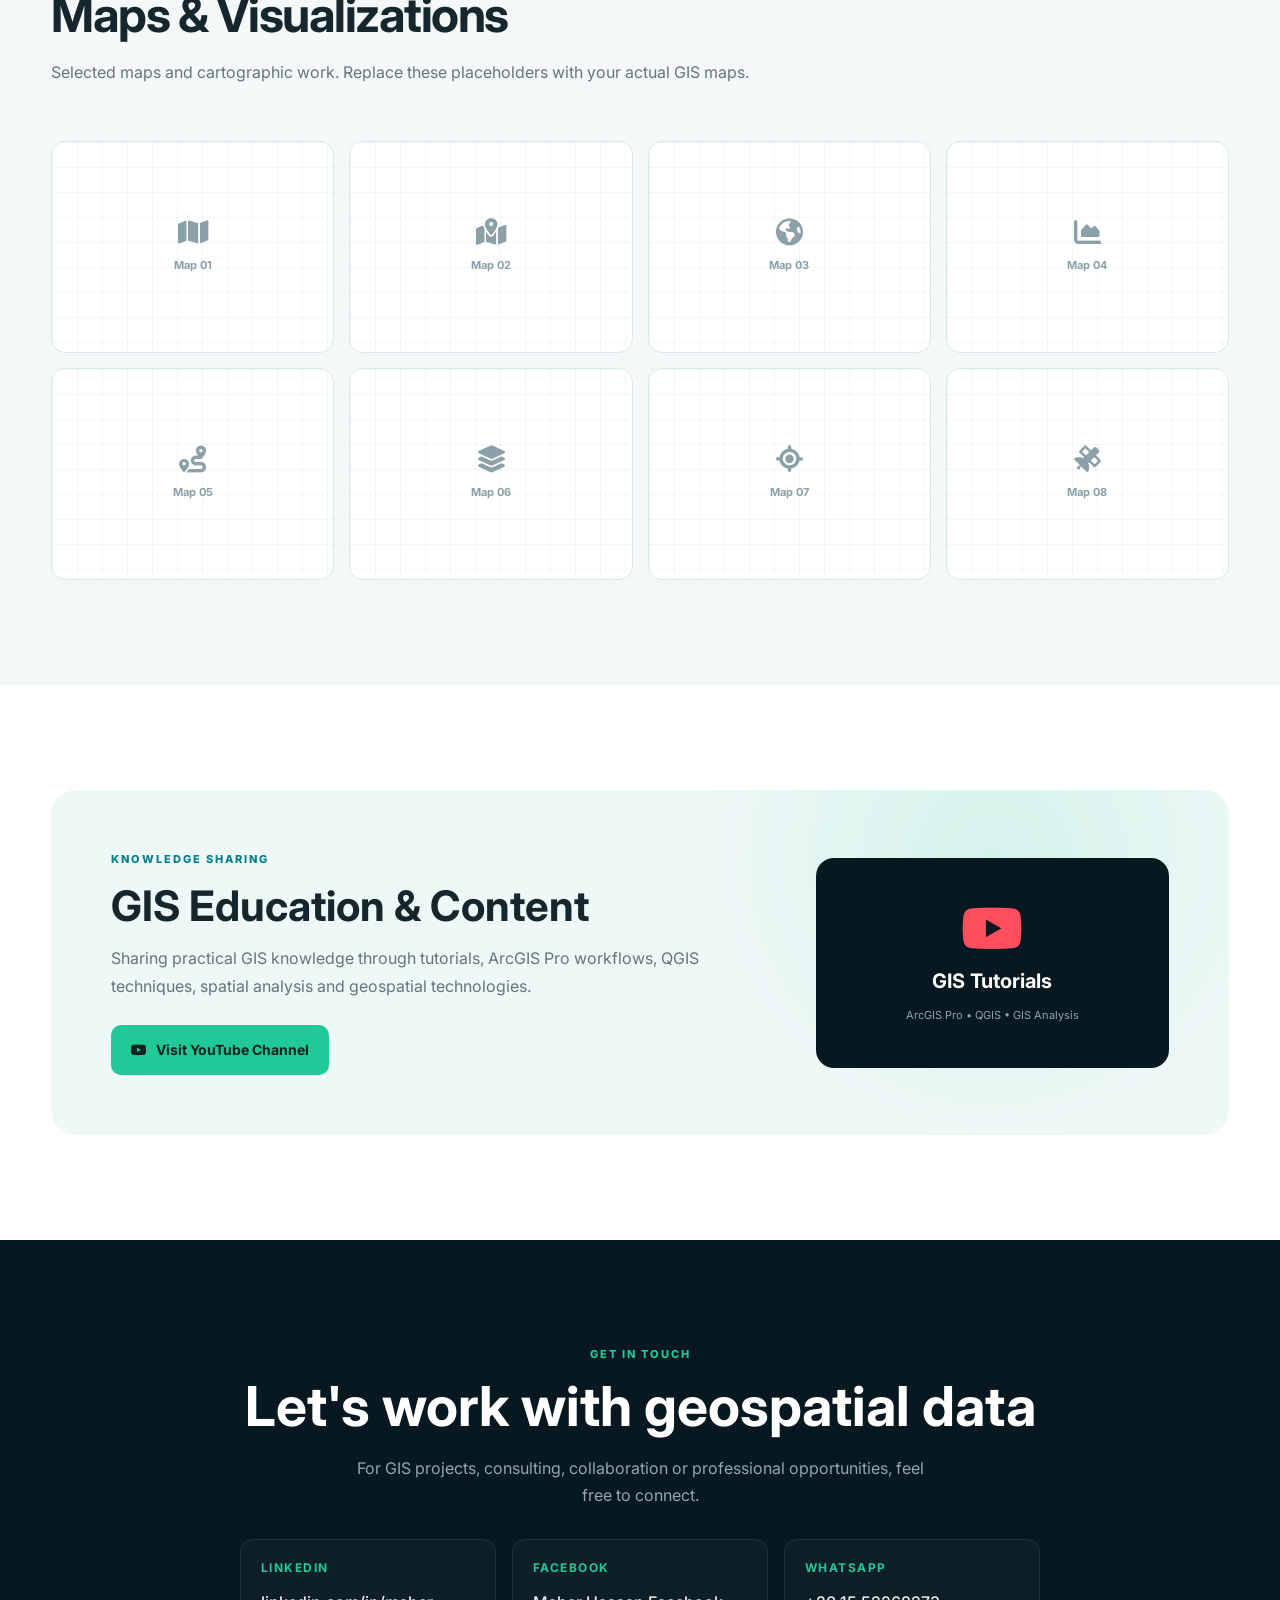
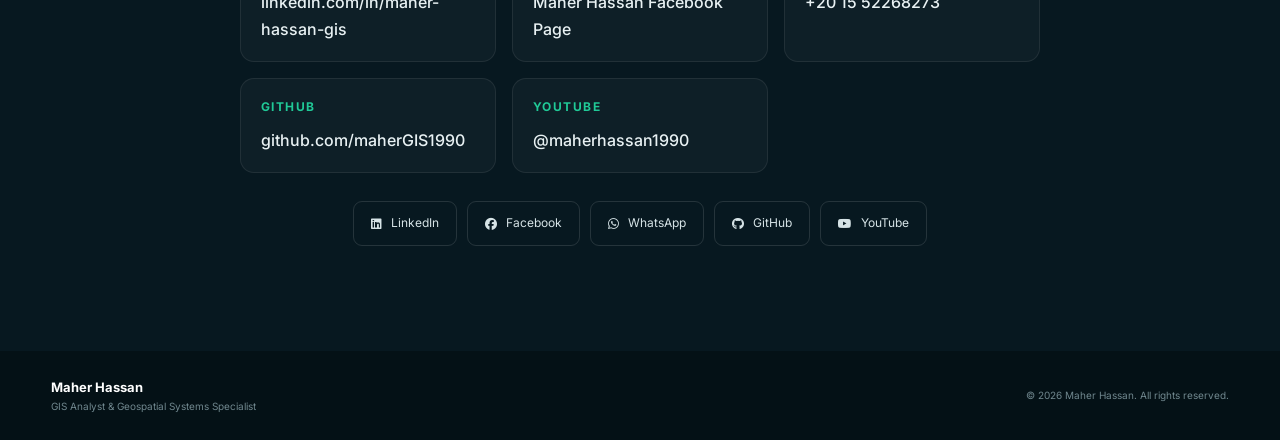
==== commit c78e3ac1: "c-3-27-9" ====
--- a/index.html
+++ b/index.html
@@ -298,14 +298,14 @@
 </section>
 
 
-<!-- ================= PROJECTS ================= -->
-<section id="projects" class="section">
+<!-- ================= STORY MAPS ================= -->
+<section id="storymaps" class="section section-light">
     <div class="container">
 
         <div class="section-heading">
-            <span class="eyebrow">SELECTED WORK</span>
-            <h2>Featured GIS Projects</h2>
-            <p>A selection of practical geospatial projects and workflows.</p>
+            <span class="eyebrow">STORY MAPS</span>
+            <h2>Interactive Storytelling &amp; Spatial Narratives</h2>
+            <p>Selected ArcGIS Story Maps that present geospatial analysis and decision-making in a visual, narrative format.</p>
         </div>
 
         <div class="projects-grid">
@@ -337,6 +337,22 @@
                 </div>
             </article>
 
+        </div>
+    </div>
+</section>
+
+<!-- ================= PROJECTS ================= -->
+<section id="projects" class="section">
+    <div class="container">
+
+        <div class="section-heading">
+            <span class="eyebrow">SELECTED WORK</span>
+            <h2>Featured GIS Projects</h2>
+            <p>A selection of practical geospatial projects and workflows.</p>
+        </div>
+
+        <div class="projects-grid">
+
             <article class="project-card">
                 <div class="project-image project-geoai" aria-hidden="true">
                     <span class="project-category">GeoAI</span>
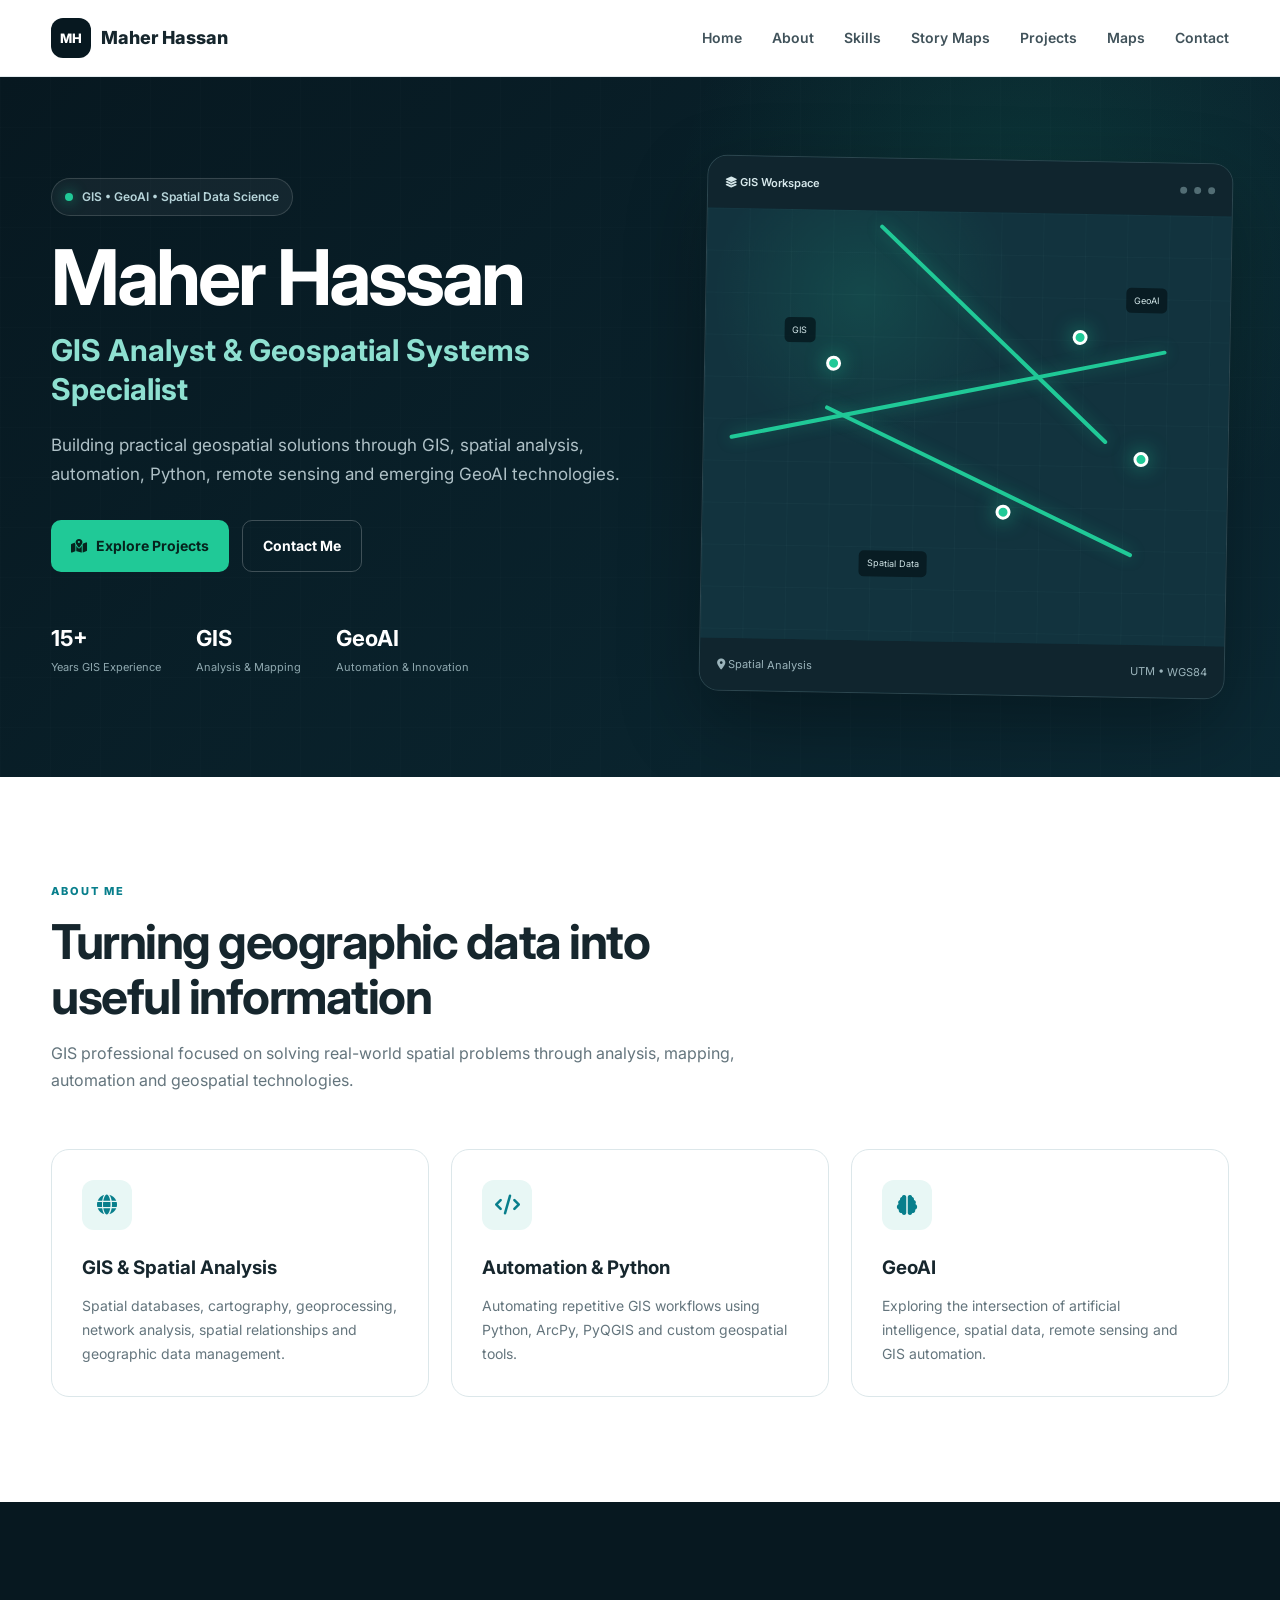
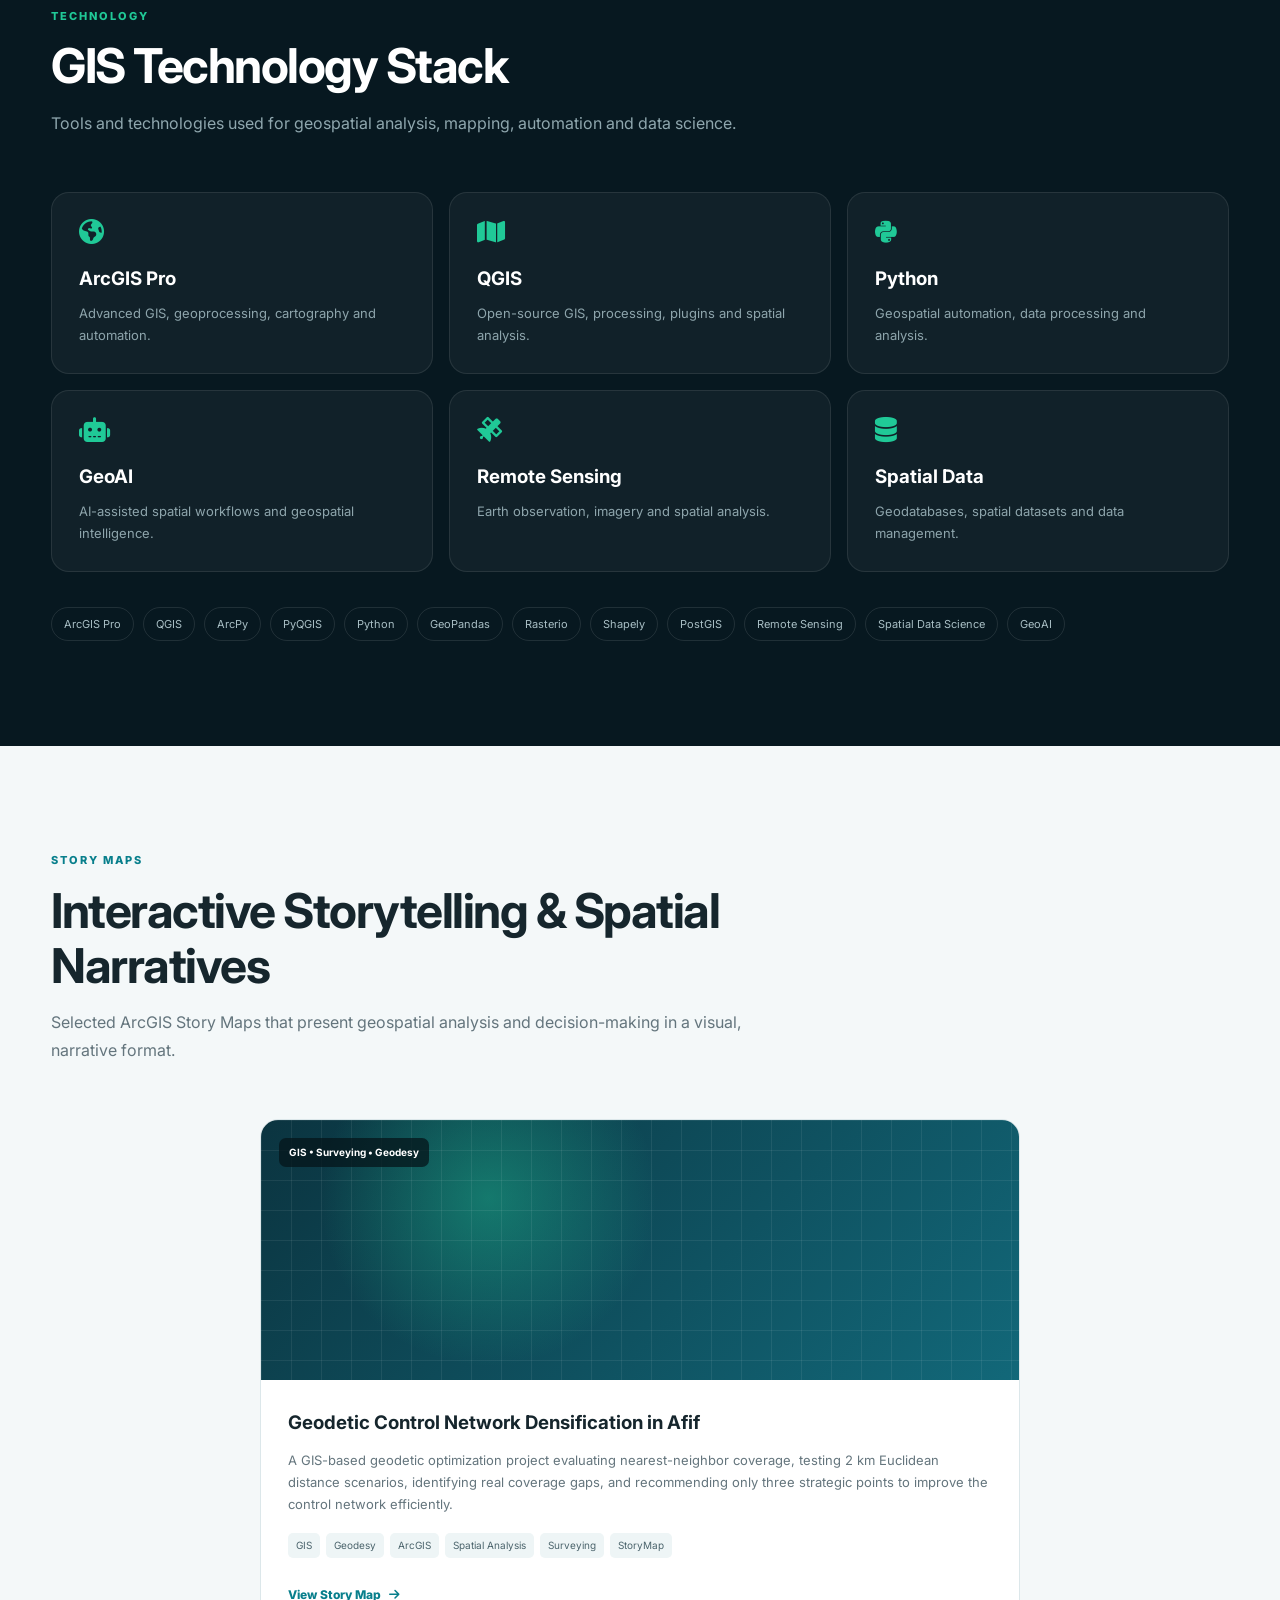
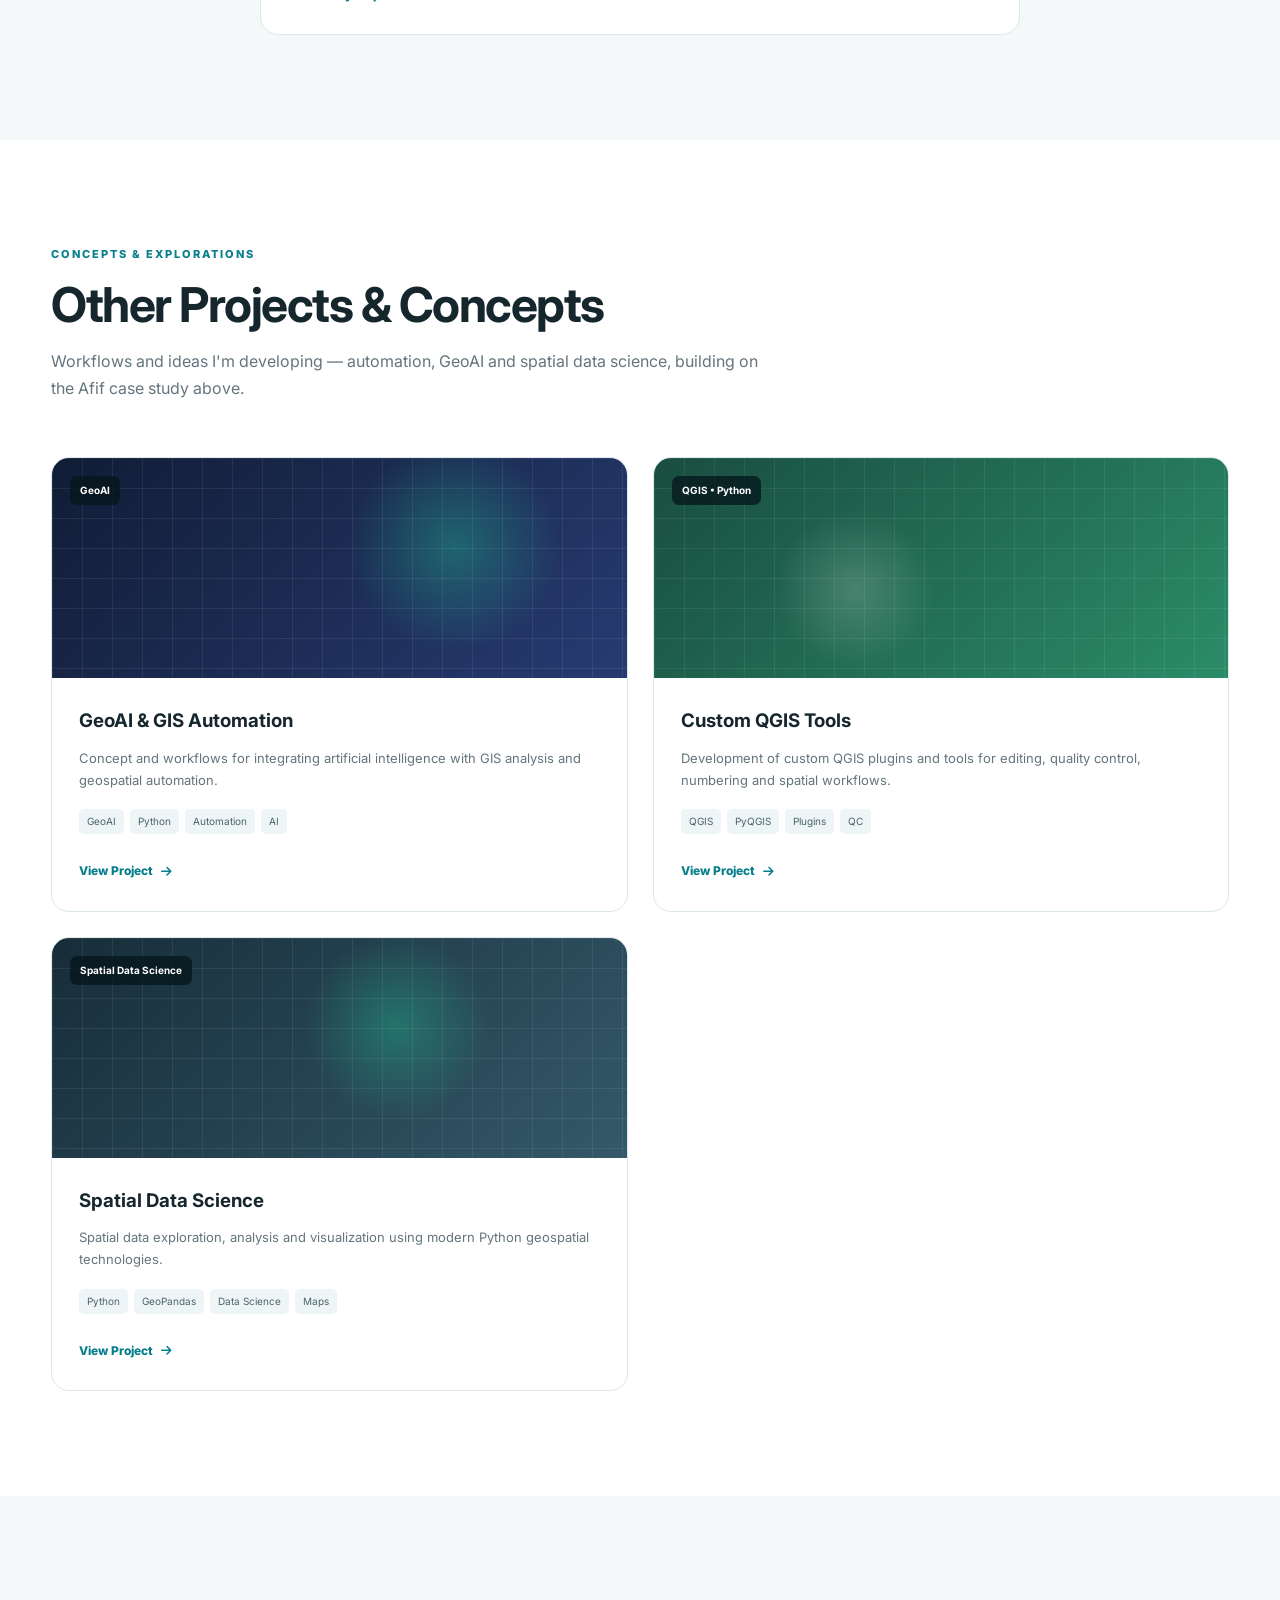
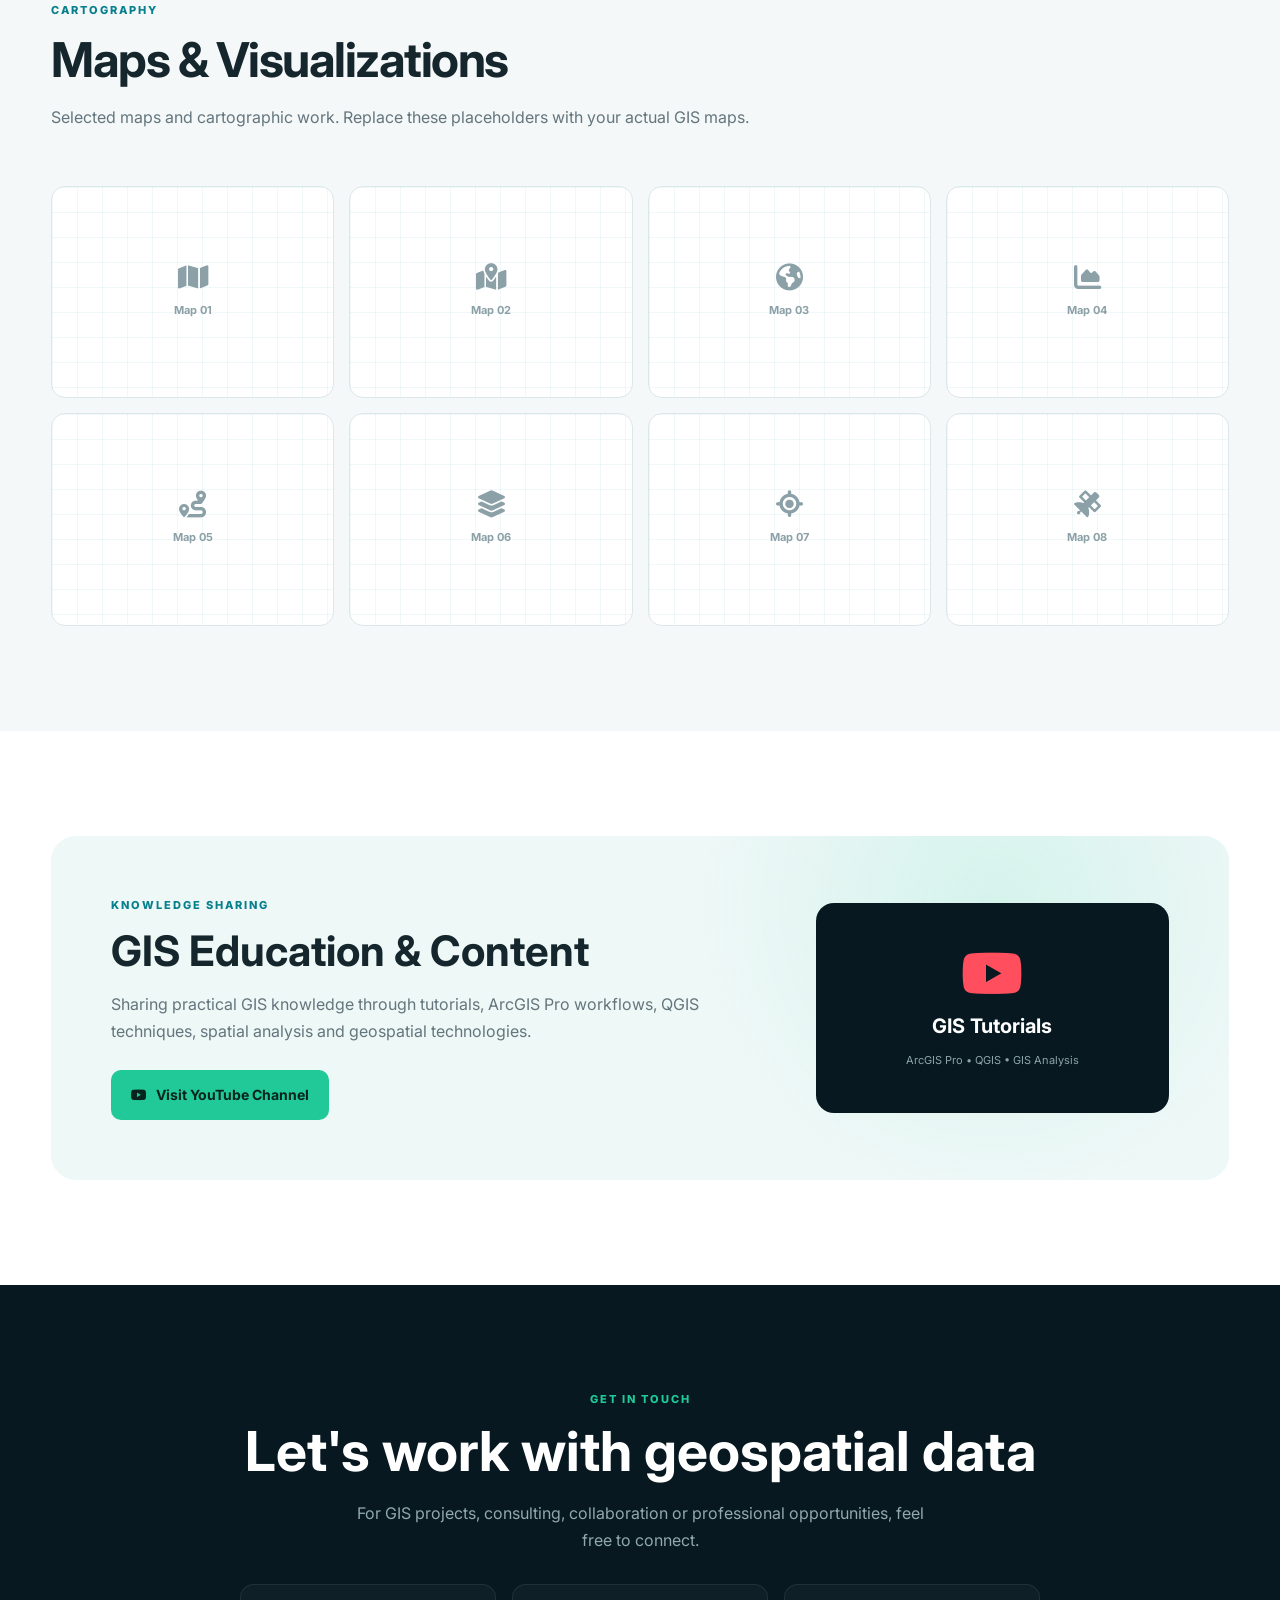
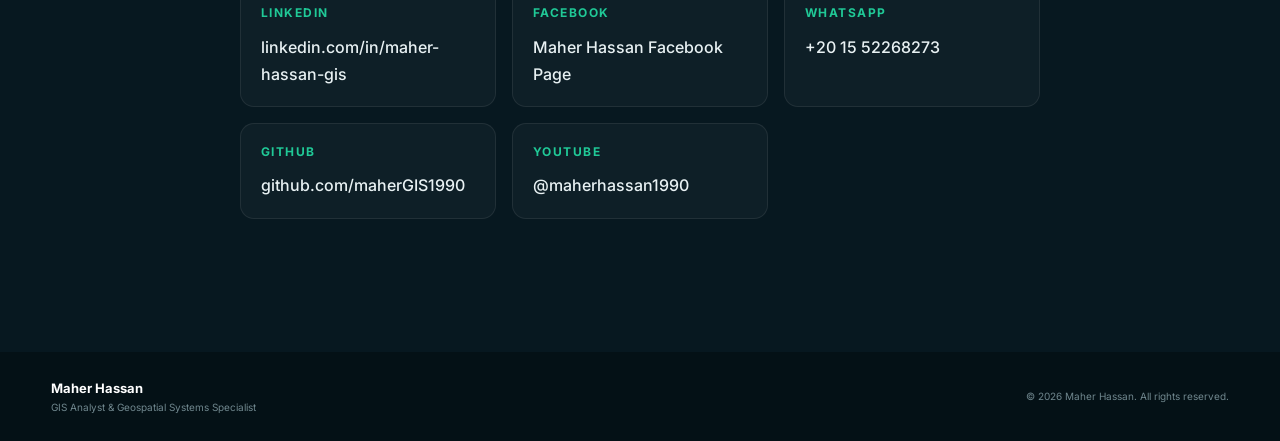
==== commit 4f7adcc1: "c4-27-9" ====
--- a/index.html
+++ b/index.html
@@ -68,6 +68,7 @@
             <a href="#home">Home</a>
             <a href="#about">About</a>
             <a href="#skills">Skills</a>
+            <a href="#storymaps">Story Maps</a>
             <a href="#projects">Projects</a>
             <a href="#maps">Maps</a>
             <a href="#contact">Contact</a>
@@ -346,9 +347,9 @@
     <div class="container">
 
         <div class="section-heading">
-            <span class="eyebrow">SELECTED WORK</span>
-            <h2>Featured GIS Projects</h2>
-            <p>A selection of practical geospatial projects and workflows.</p>
+            <span class="eyebrow">CONCEPTS &amp; EXPLORATIONS</span>
+            <h2>Other Projects &amp; Concepts</h2>
+            <p>Workflows and ideas I'm developing — automation, GeoAI and spatial data science, building on the Afif case study above.</p>
         </div>
 
         <div class="projects-grid">
@@ -554,29 +555,6 @@
                     </a>
                 </div>
             </div>
-
-            <div class="contact-links">
-                <a href="https://www.linkedin.com/in/maher-hassan-gis" target="_blank" rel="noopener noreferrer">
-                    <i class="fa-brands fa-linkedin" aria-hidden="true"></i>
-                    LinkedIn
-                </a>
-                <a href="https://www.facebook.com/profile.php?id=61570489322588&locale=ar_AR" target="_blank" rel="noopener noreferrer">
-                    <i class="fa-brands fa-facebook" aria-hidden="true"></i>
-                    Facebook
-                </a>
-                <a href="https://wa.me/201552268273" target="_blank" rel="noopener noreferrer">
-                    <i class="fa-brands fa-whatsapp" aria-hidden="true"></i>
-                    WhatsApp
-                </a>
-                <a href="https://github.com/maherGIS1990" target="_blank" rel="noopener noreferrer">
-                    <i class="fa-brands fa-github" aria-hidden="true"></i>
-                    GitHub
-                </a>
-                <a href="https://www.youtube.com/@maherhassan1990" target="_blank" rel="noopener noreferrer">
-                    <i class="fa-brands fa-youtube" aria-hidden="true"></i>
-                    YouTube
-                </a>
-            </div>
         </div>
 
     </div>
--- a/style.css
+++ b/style.css
@@ -819,6 +819,18 @@
 
     font-size: 12px;
     font-weight: 800;
+}
+
+/* Story Maps currently holds a single, verified case study —
+   center it instead of leaving half the 2-column grid empty. */
+#storymaps .projects-grid {
+    grid-template-columns: 1fr;
+    max-width: 760px;
+    margin: 0 auto;
+}
+
+#storymaps .project-image {
+    height: 260px;
 }
 
 
@@ -1017,44 +1029,6 @@
     color: var(--accent);
 }
 
-.contact-links {
-    display: flex;
-
-    justify-content: center;
-
-    flex-wrap: wrap;
-
-    gap: 10px;
-}
-
-.contact-links a {
-    display: inline-flex;
-
-    align-items: center;
-
-    gap: 9px;
-
-    padding: 11px 17px;
-
-    border: 1px solid rgba(255,255,255,0.12);
-
-    border-radius: 9px;
-
-    color: #d6e3e6;
-
-    font-size: 12px;
-
-    transition: 0.25s ease;
-}
-
-.contact-links a:hover {
-    background: rgba(255,255,255,0.08);
-
-    border-color: rgba(32,201,151,0.4);
-
-    color: var(--accent);
-}
-
 
 /* ================= FOOTER ================= */
 
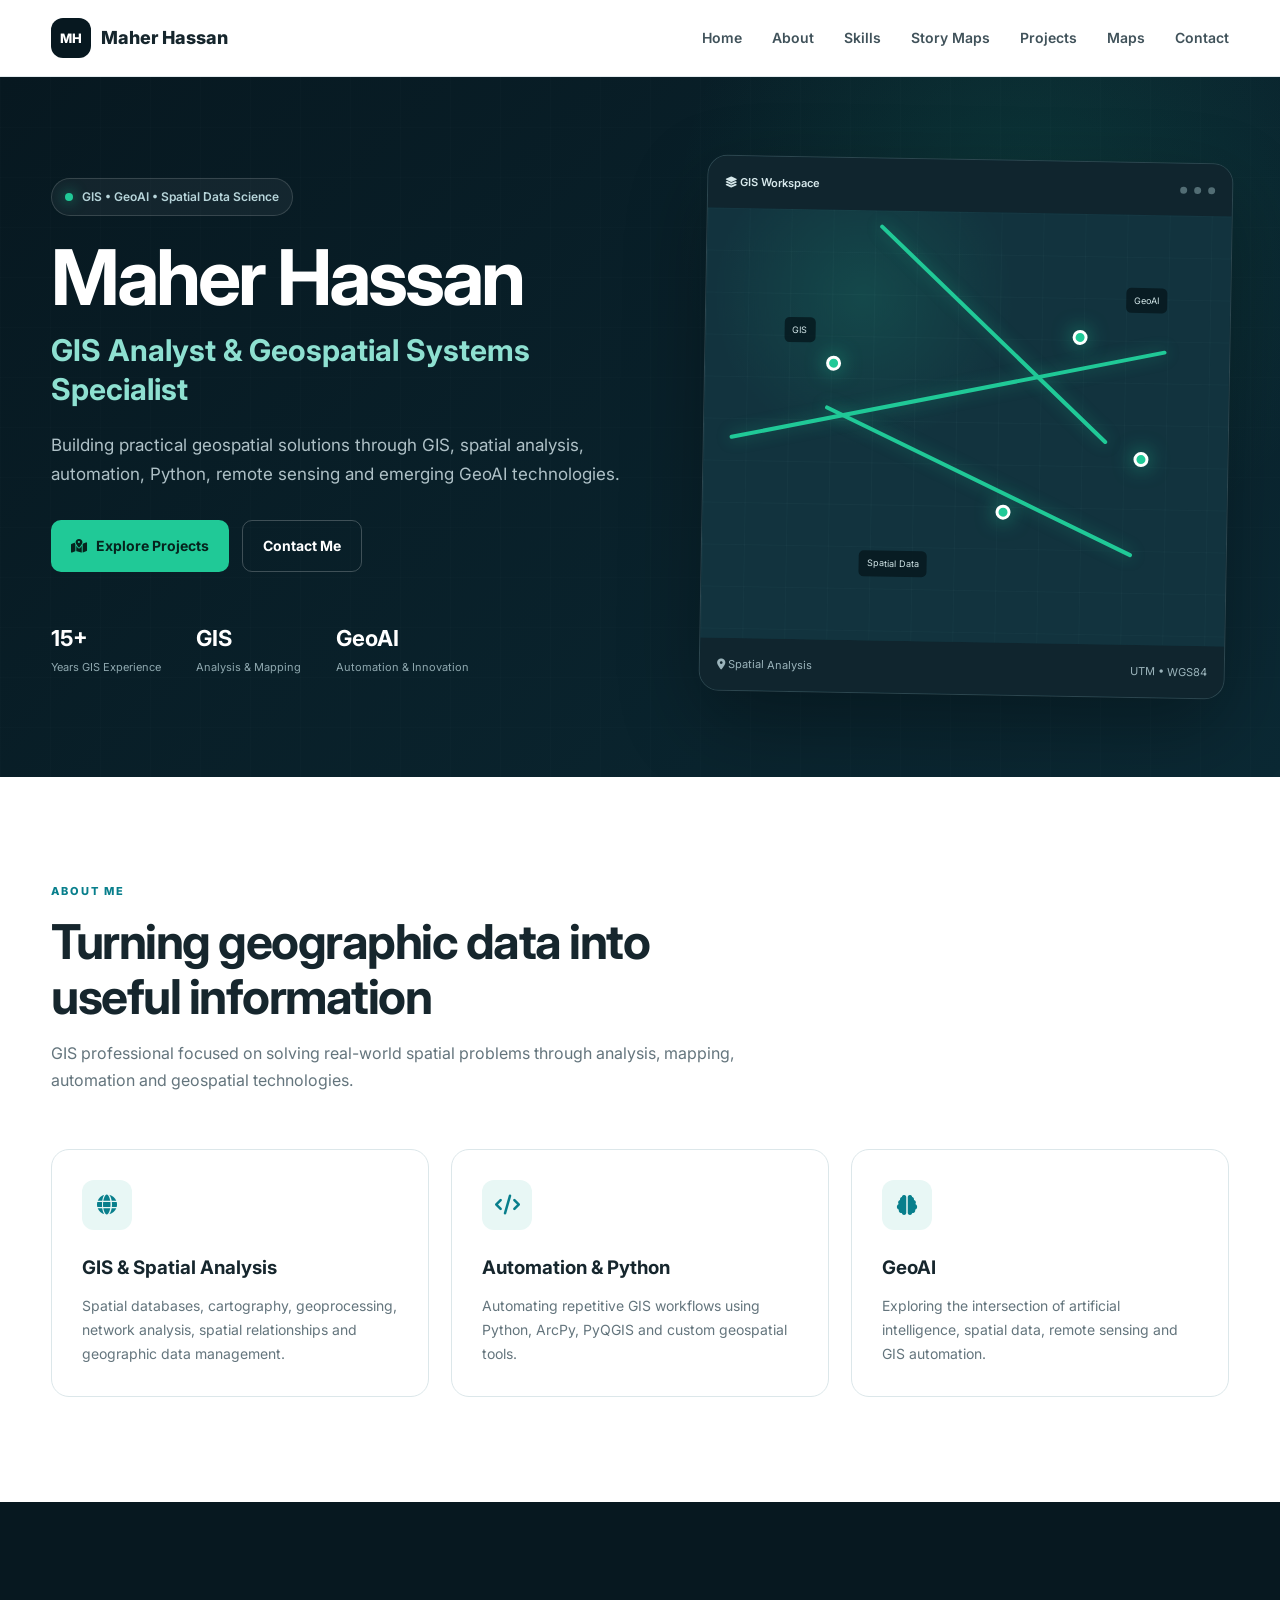
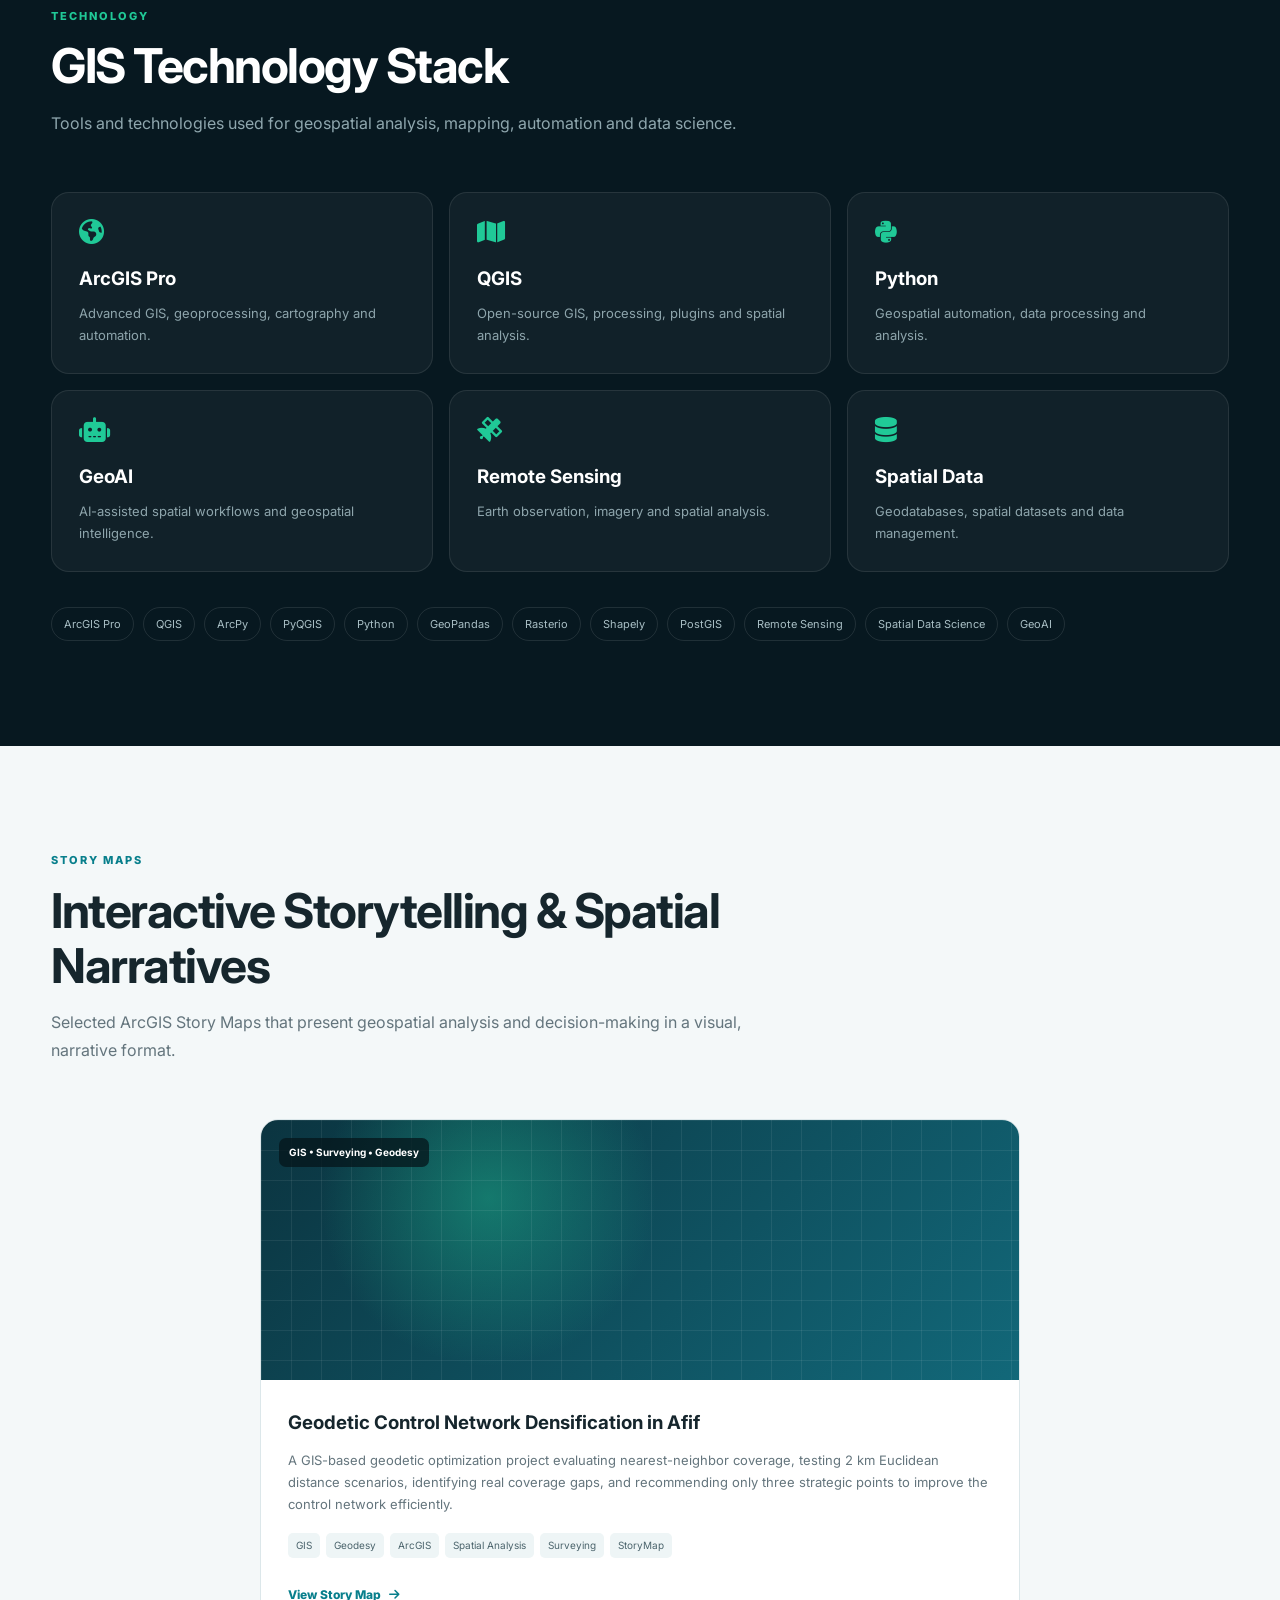
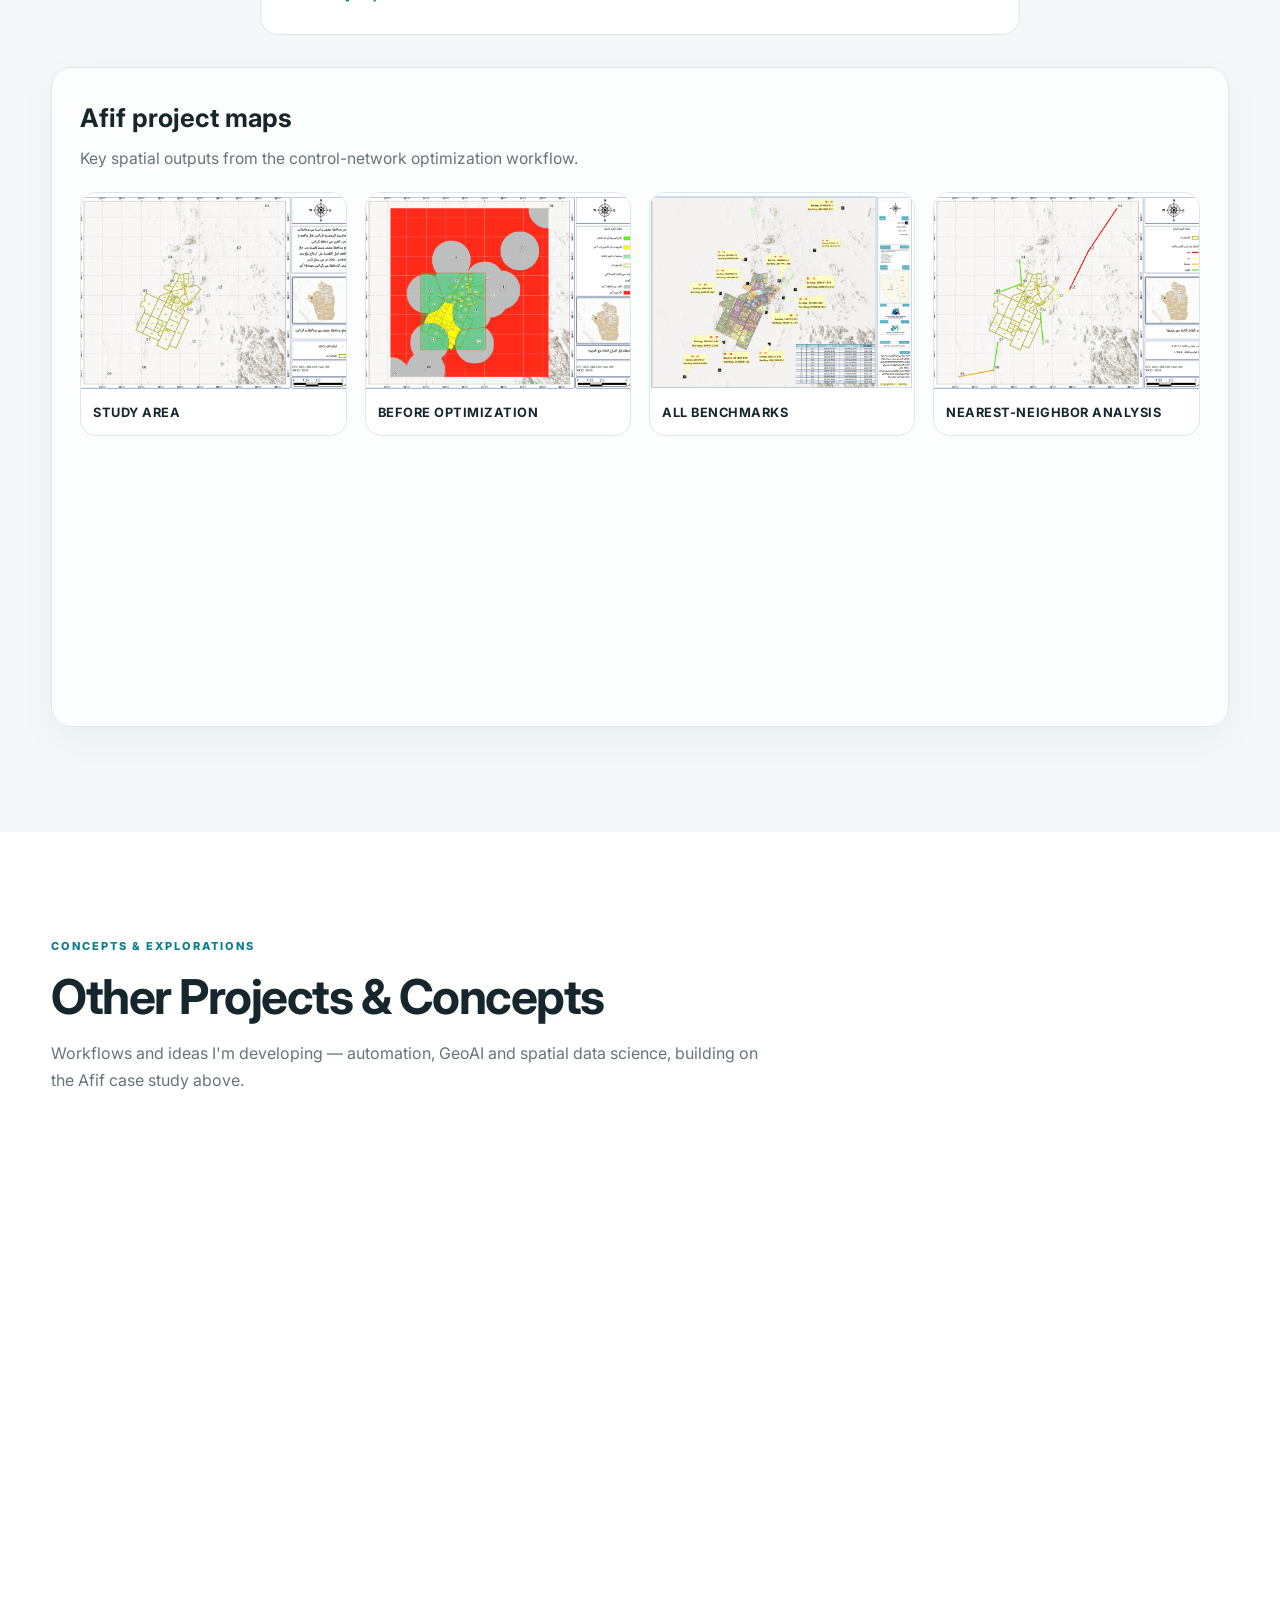
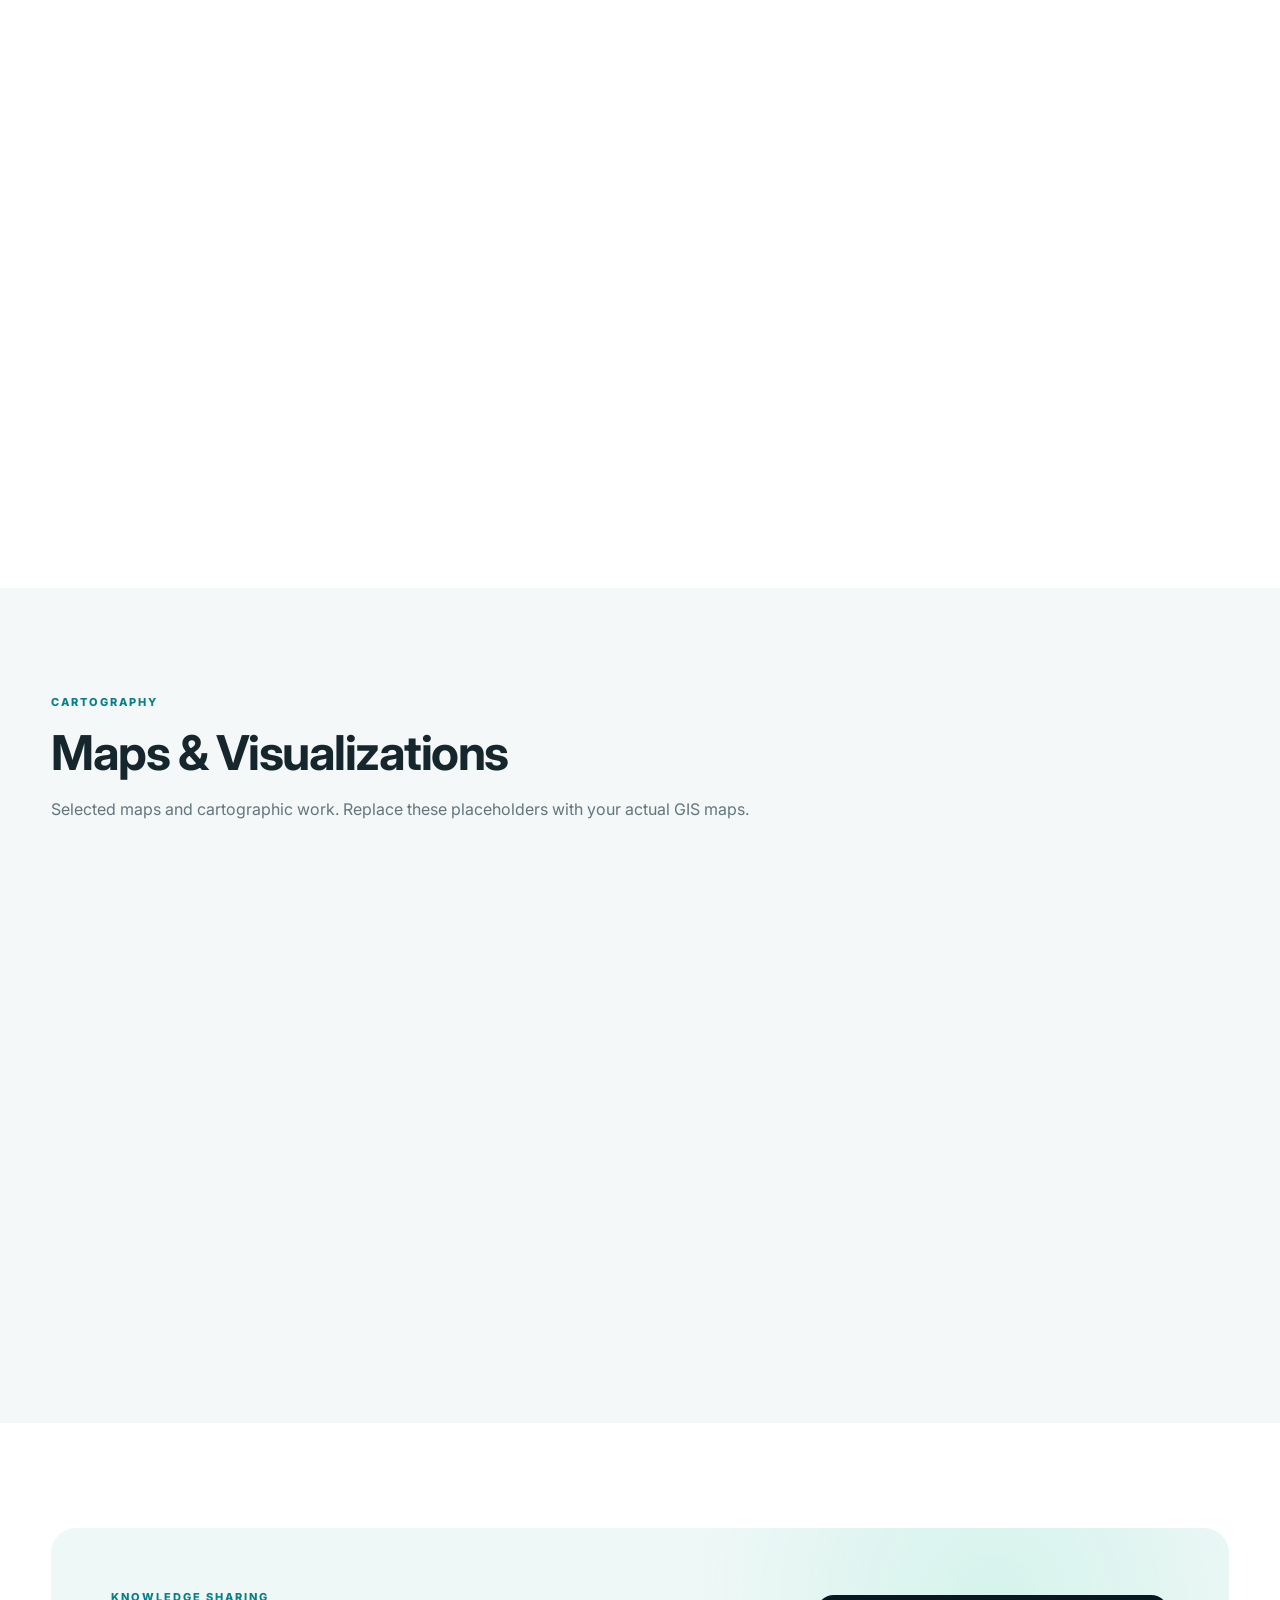
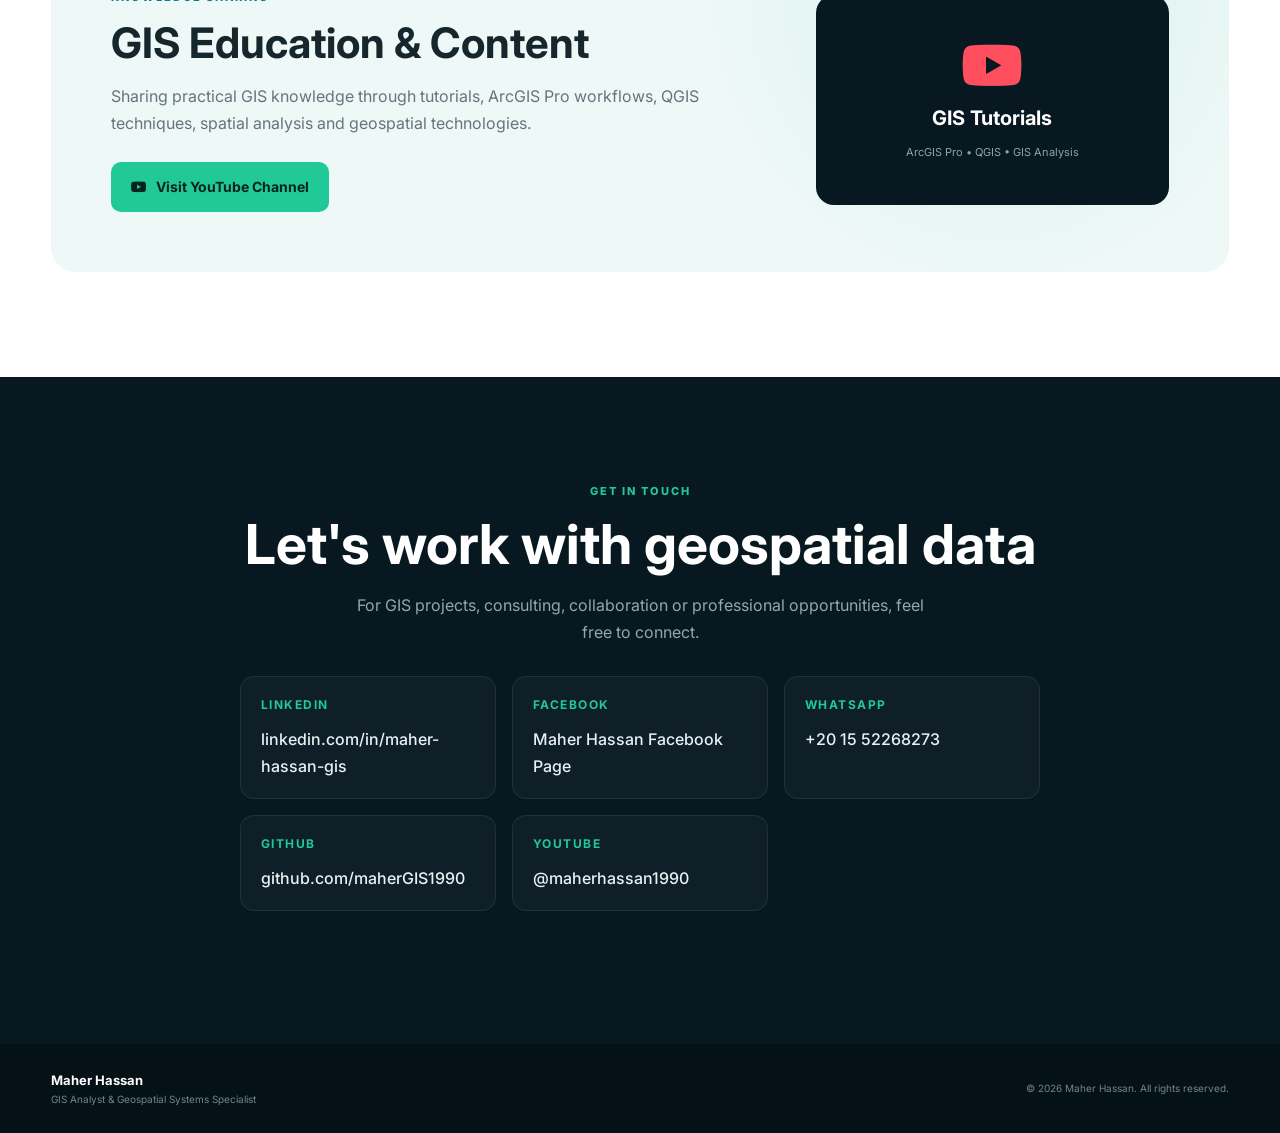
==== commit bef3e1a2: "c5-27-9" ====
--- a/index.html
+++ b/index.html
@@ -339,6 +339,48 @@
             </article>
 
         </div>
+
+        <div class="afif-gallery">
+            <div class="afif-gallery-header">
+                <h3>Afif project maps</h3>
+                <p>Key spatial outputs from the control-network optimization workflow.</p>
+            </div>
+
+            <div class="afif-map-grid">
+                <figure class="afif-map-item" tabindex="0" role="button" aria-label="Open Study area map">
+                    <img src="asset/Location.jpg" alt="Afif study area and project location map">
+                    <figcaption>Study area</figcaption>
+                </figure>
+                <figure class="afif-map-item" tabindex="0" role="button" aria-label="Open Before optimization map">
+                    <img src="asset/Before.jpg" alt="Before optimization map of the Afif geodetic control network">
+                    <figcaption>Before optimization</figcaption>
+                </figure>
+                <figure class="afif-map-item" tabindex="0" role="button" aria-label="Open All benchmarks map">
+                    <img src="asset/All_BM.jpg" alt="All benchmark map in the Afif geodetic network">
+                    <figcaption>All benchmarks</figcaption>
+                </figure>
+                <figure class="afif-map-item" tabindex="0" role="button" aria-label="Open Nearest-neighbor analysis map">
+                    <img src="asset/Near_Analysis.jpg" alt="Nearest neighbor analysis for Afif control network">
+                    <figcaption>Nearest-neighbor analysis</figcaption>
+                </figure>
+                <figure class="afif-map-item" tabindex="0" role="button" aria-label="Open 2 km Euclidean distance map">
+                    <img src="asset/Euclidean_Distance.jpg" alt="Euclidean distance analysis for Afif network coverage">
+                    <figcaption>2 km Euclidean distance</figcaption>
+                </figure>
+                <figure class="afif-map-item" tabindex="0" role="button" aria-label="Open Gap analysis map">
+                    <img src="asset/Gap_Analysis.jpg" alt="Gap analysis highlighting uncovered areas in Afif network">
+                    <figcaption>Gap analysis</figcaption>
+                </figure>
+                <figure class="afif-map-item" tabindex="0" role="button" aria-label="Open After optimization map">
+                    <img src="asset/After.jpg" alt="Network after densification with optimized control points">
+                    <figcaption>After optimization</figcaption>
+                </figure>
+                <figure class="afif-map-item" tabindex="0" role="button" aria-label="Open Proposed points map">
+                    <img src="asset/Proposed_Points%20.jpg" alt="Proposed strategic points for Afif geodetic control densification">
+                    <figcaption>Proposed points</figcaption>
+                </figure>
+            </div>
+        </div>
     </div>
 </section>
 
--- a/style.css
+++ b/style.css
@@ -831,6 +831,141 @@
 
 #storymaps .project-image {
     height: 260px;
+}
+
+.afif-gallery {
+    margin-top: 32px;
+    padding: 28px;
+    border: 1px solid var(--border);
+    border-radius: 20px;
+    background: rgba(255, 255, 255, 0.72);
+    box-shadow: 0 12px 35px rgba(18, 38, 50, 0.05);
+}
+
+.afif-gallery-header {
+    margin-bottom: 20px;
+}
+
+.afif-gallery-header h3 {
+    margin: 0 0 6px;
+    font-size: clamp(1.2rem, 2vw, 1.7rem);
+    color: var(--heading);
+}
+
+.afif-gallery-header p {
+    margin: 0;
+    color: var(--muted);
+    font-size: 0.98rem;
+}
+
+.afif-map-grid {
+    display: grid;
+    grid-template-columns: repeat(4, minmax(0, 1fr));
+    gap: 18px;
+}
+
+.afif-map-item {
+    overflow: hidden;
+    border: 1px solid var(--border);
+    border-radius: 16px;
+    background: #fff;
+    transition: transform 0.3s ease, box-shadow 0.3s ease, border-color 0.3s ease;
+}
+
+.afif-map-item:hover {
+    transform: translateY(-4px);
+    border-color: var(--primary);
+    box-shadow: 0 12px 24px rgba(10, 91, 98, 0.12);
+}
+
+.afif-map-item img {
+    display: block;
+    width: 100%;
+    aspect-ratio: 4 / 3;
+    object-fit: cover;
+    background: #edf5f5;
+}
+
+.afif-map-item figcaption {
+    padding: 10px 12px 12px;
+    font-size: 0.8rem;
+    font-weight: 700;
+    letter-spacing: 0.04em;
+    text-transform: uppercase;
+    color: var(--heading);
+}
+
+.afif-map-item:focus-visible {
+    outline: 3px solid rgba(8, 127, 140, 0.5);
+    outline-offset: 3px;
+}
+
+.lightbox-modal {
+    position: fixed;
+    inset: 0;
+    display: flex;
+    align-items: center;
+    justify-content: center;
+    padding: 24px;
+    background: rgba(5, 18, 25, 0.8);
+    opacity: 0;
+    visibility: hidden;
+    transition: opacity 0.25s ease, visibility 0.25s ease;
+    z-index: 1200;
+}
+
+.lightbox-modal.active {
+    opacity: 1;
+    visibility: visible;
+}
+
+.lightbox-content {
+    position: relative;
+    max-width: min(90vw, 980px);
+    width: 100%;
+    background: #fff;
+    border-radius: 20px;
+    padding: 18px 18px 12px;
+    box-shadow: 0 25px 50px rgba(0, 0, 0, 0.30);
+}
+
+.lightbox-image {
+    display: block;
+    width: 100%;
+    max-height: 80vh;
+    object-fit: contain;
+    border-radius: 12px;
+    background: #f3f7f7;
+}
+
+.lightbox-caption {
+    margin: 12px 0 0;
+    text-align: center;
+    color: var(--heading);
+    font-size: 0.82rem;
+    font-weight: 700;
+    letter-spacing: 0.06em;
+    text-transform: uppercase;
+}
+
+.lightbox-close {
+    position: absolute;
+    top: 10px;
+    right: 12px;
+    width: 36px;
+    height: 36px;
+    border: none;
+    border-radius: 50%;
+    background: rgba(4, 17, 22, 0.75);
+    color: #fff;
+    font-size: 1.6rem;
+    line-height: 1;
+    cursor: pointer;
+}
+
+.lightbox-close:hover,
+.lightbox-close:focus-visible {
+    background: var(--primary);
 }
 
 
@@ -1110,6 +1245,10 @@
         grid-template-columns: repeat(3, 1fr);
     }
 
+    .afif-map-grid {
+        grid-template-columns: repeat(3, minmax(0, 1fr));
+    }
+
     .knowledge {
         grid-template-columns: 1fr;
     }
@@ -1174,6 +1313,10 @@
         grid-template-columns: repeat(2, 1fr);
     }
 
+    .afif-map-grid {
+        grid-template-columns: repeat(2, minmax(0, 1fr));
+    }
+
     .knowledge {
         padding: 35px 25px;
     }
@@ -1206,6 +1349,10 @@
     }
 
     .maps-grid {
+        grid-template-columns: 1fr;
+    }
+
+    .afif-map-grid {
         grid-template-columns: 1fr;
     }
 
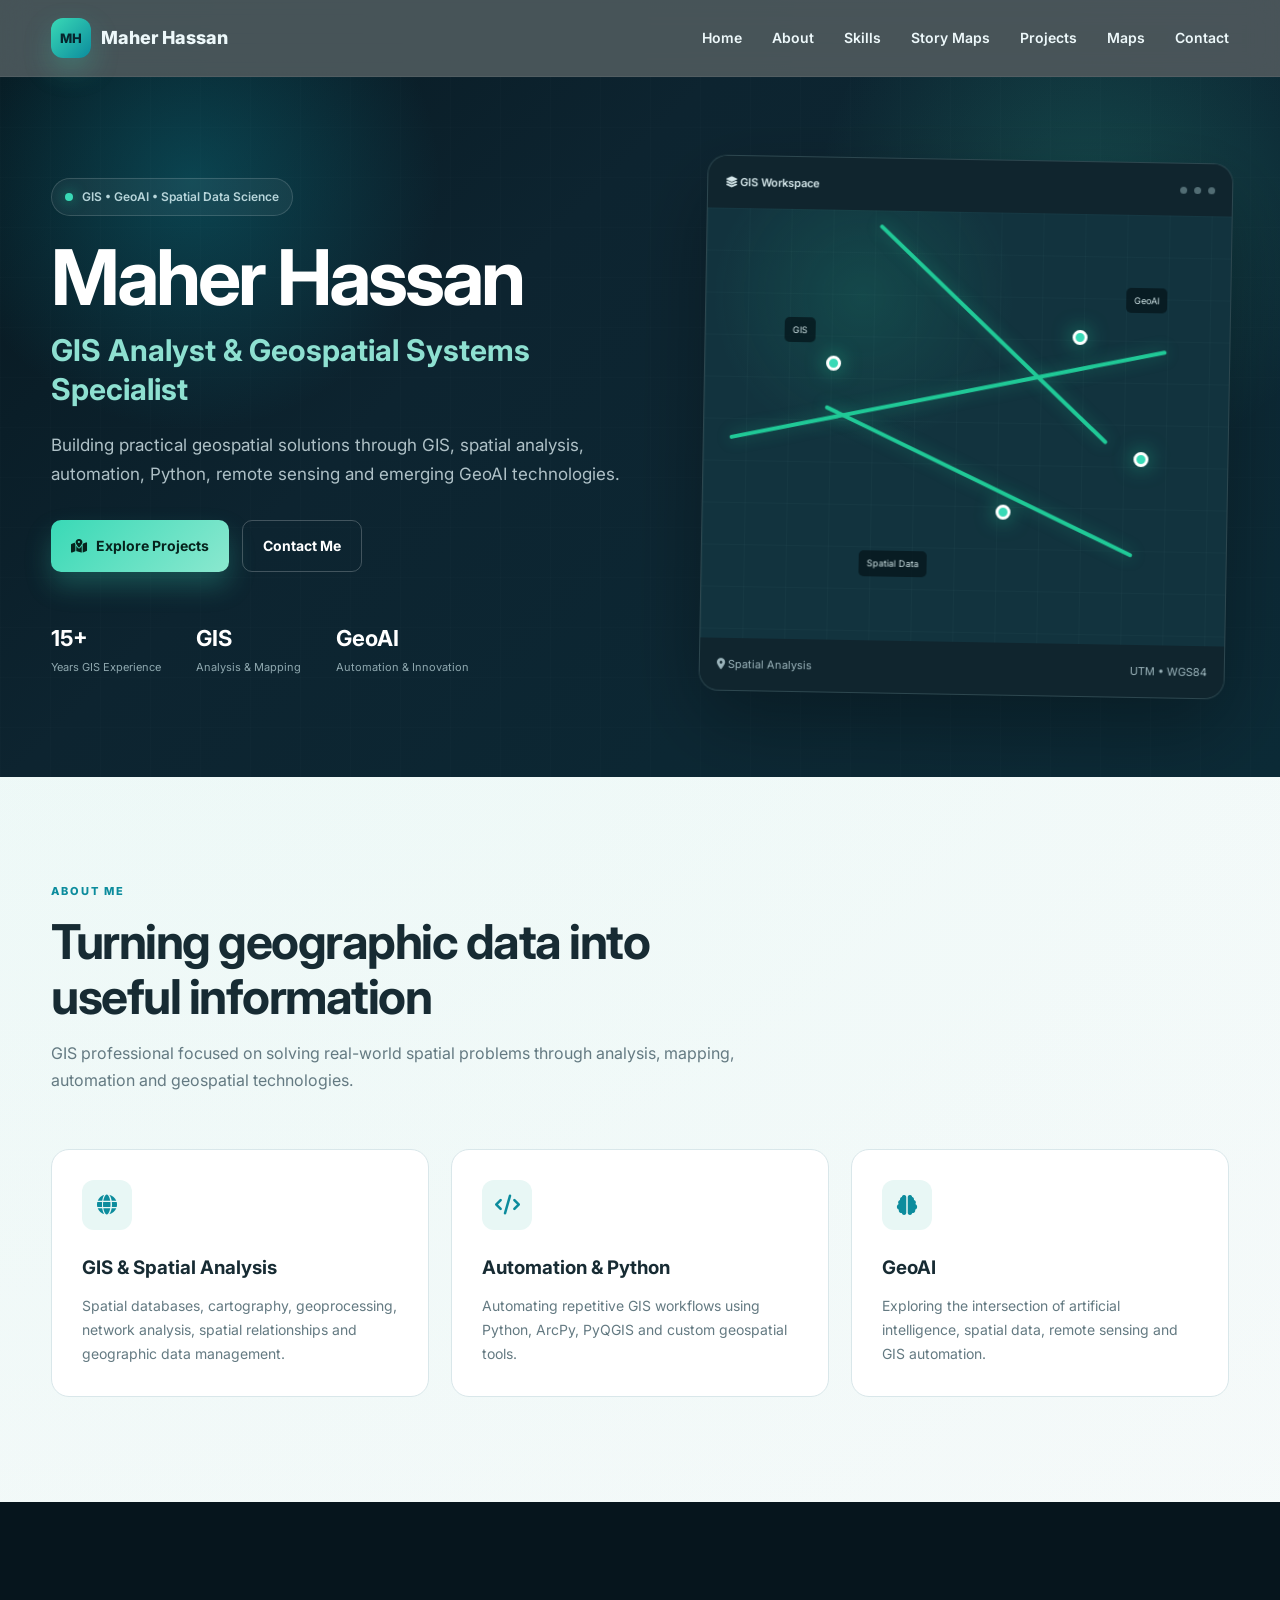
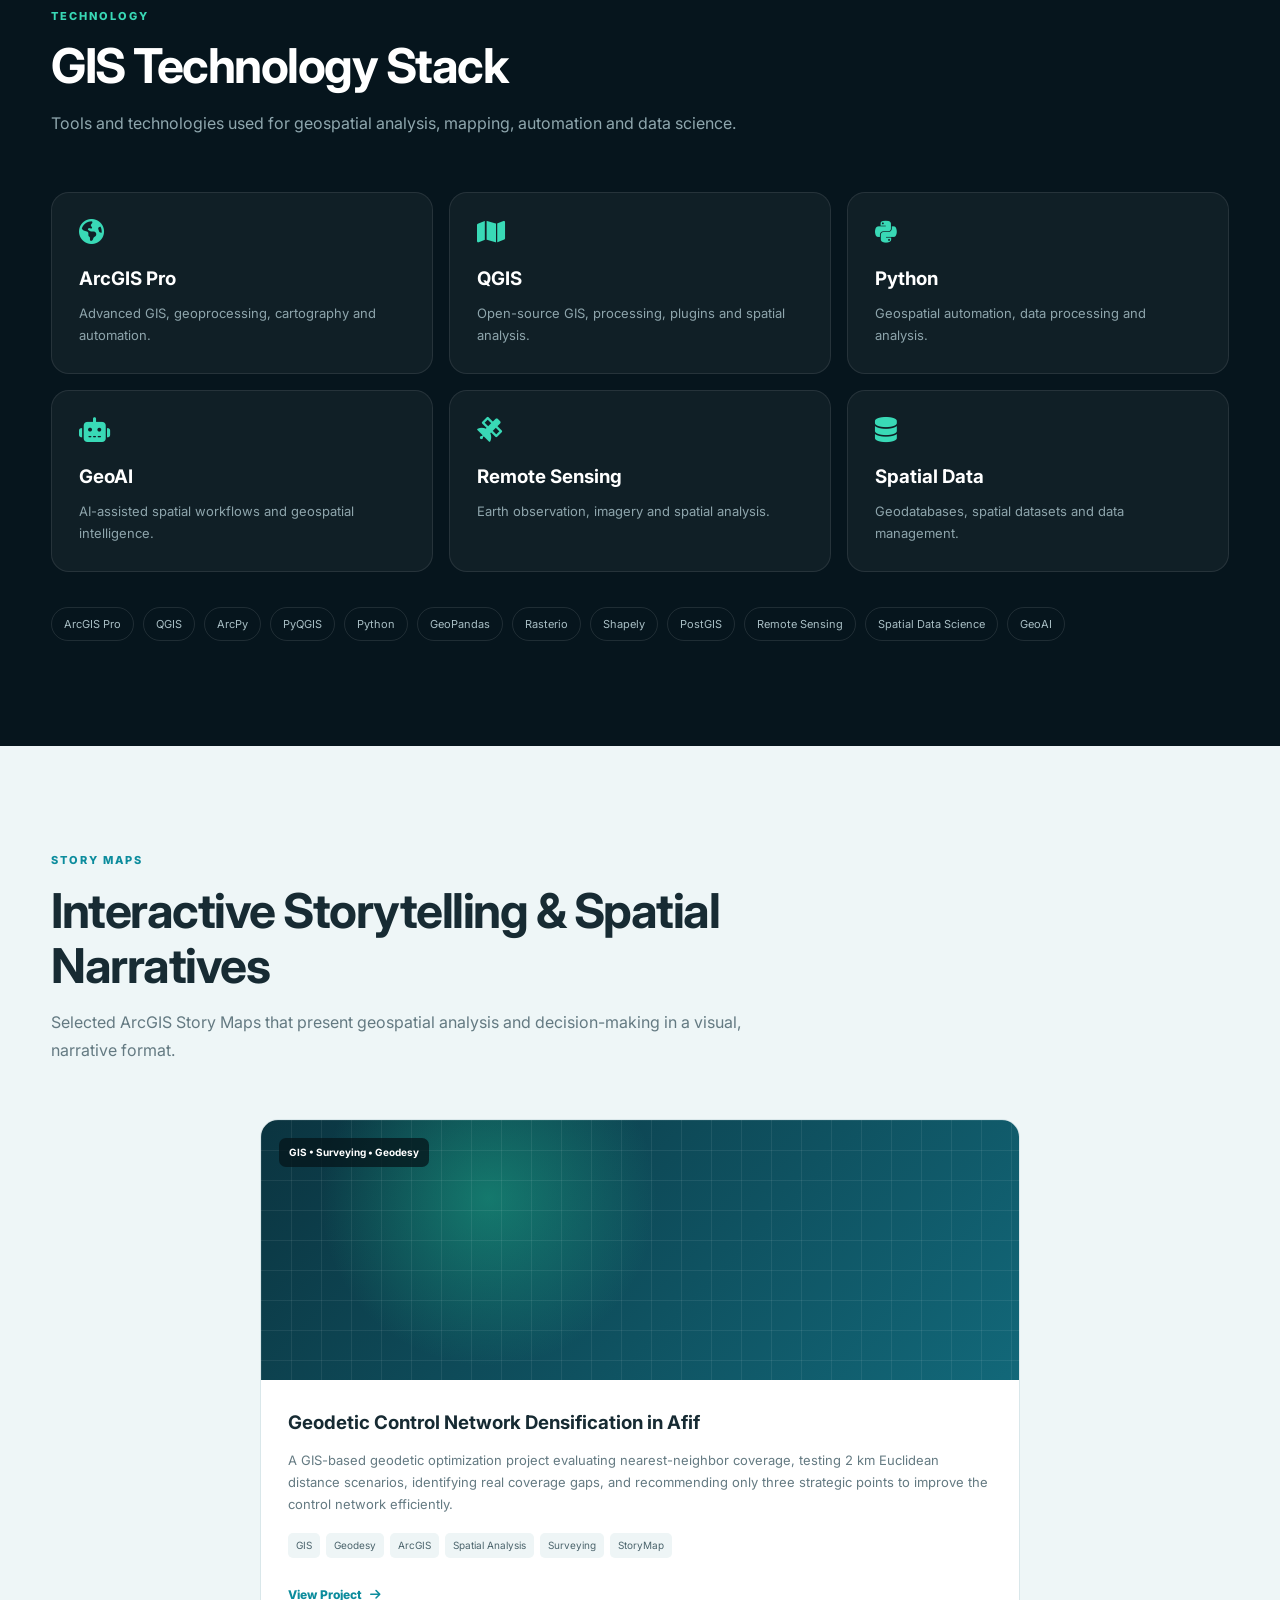
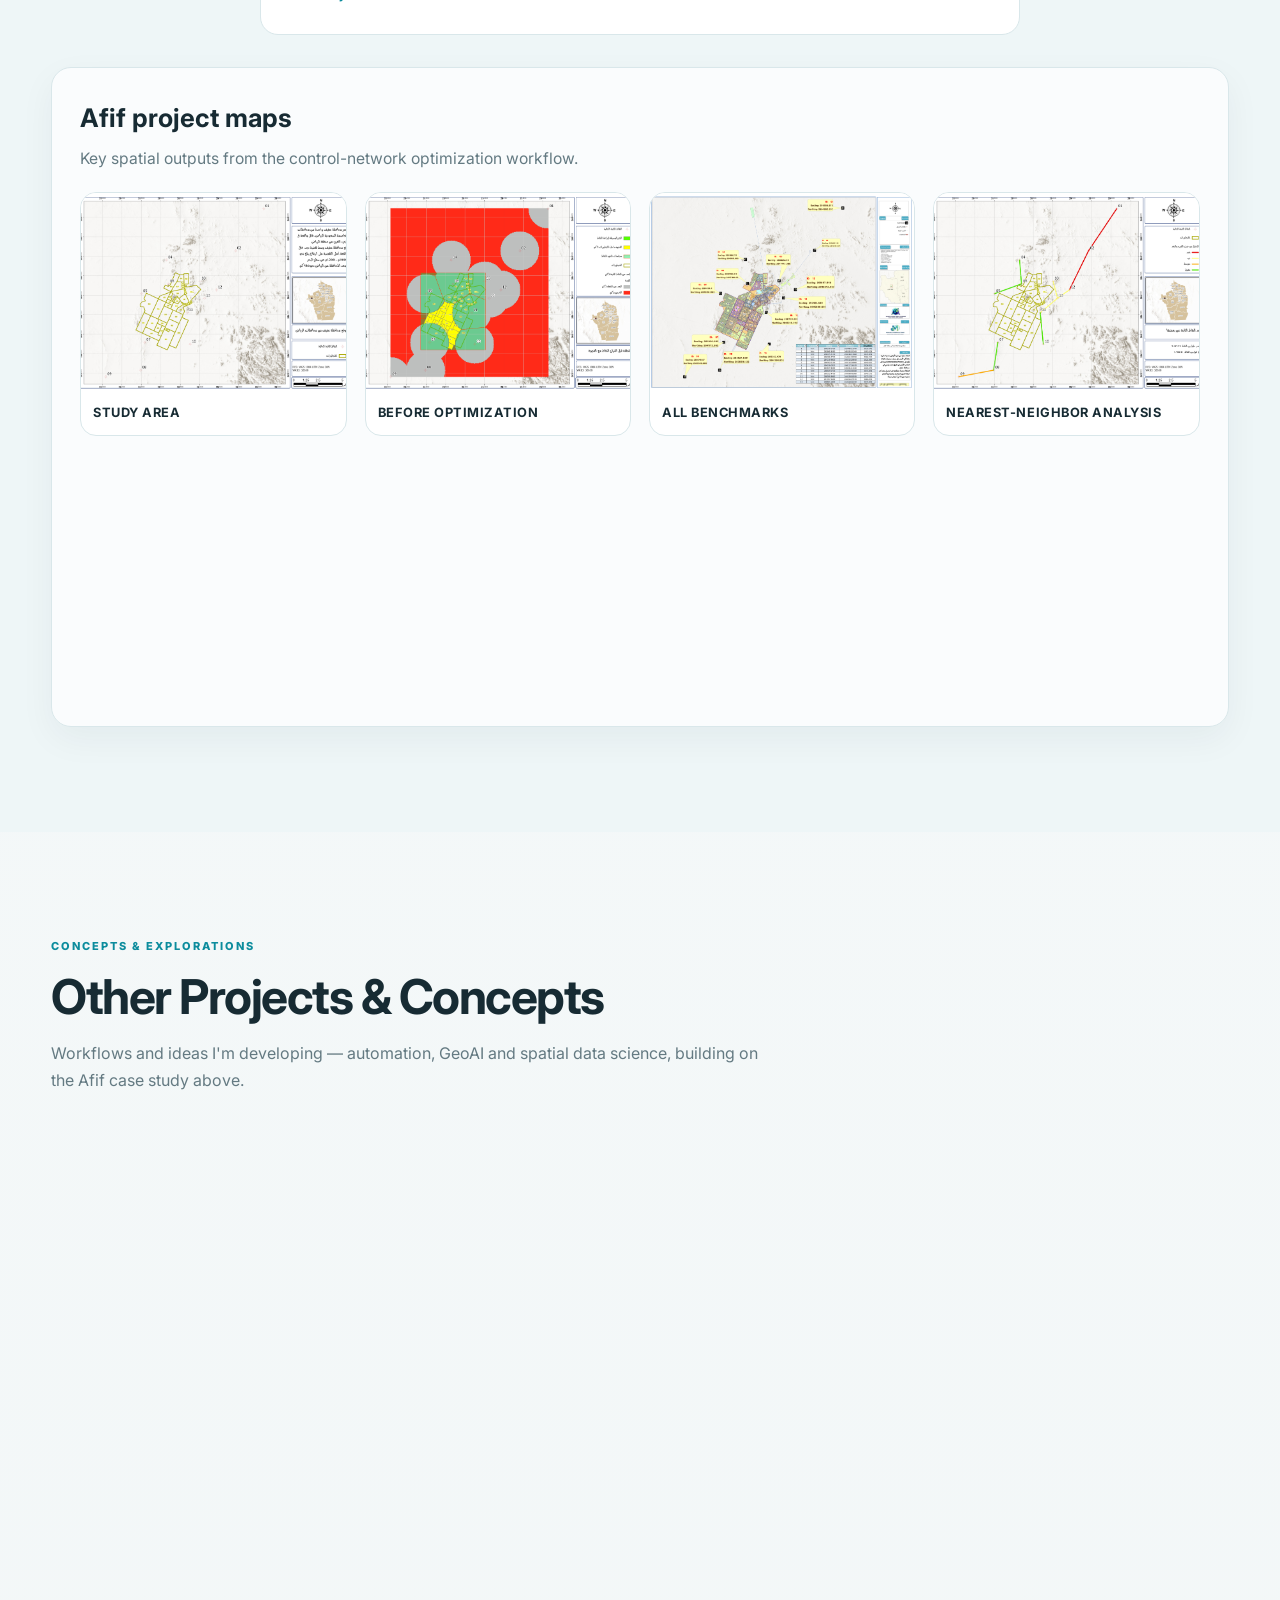
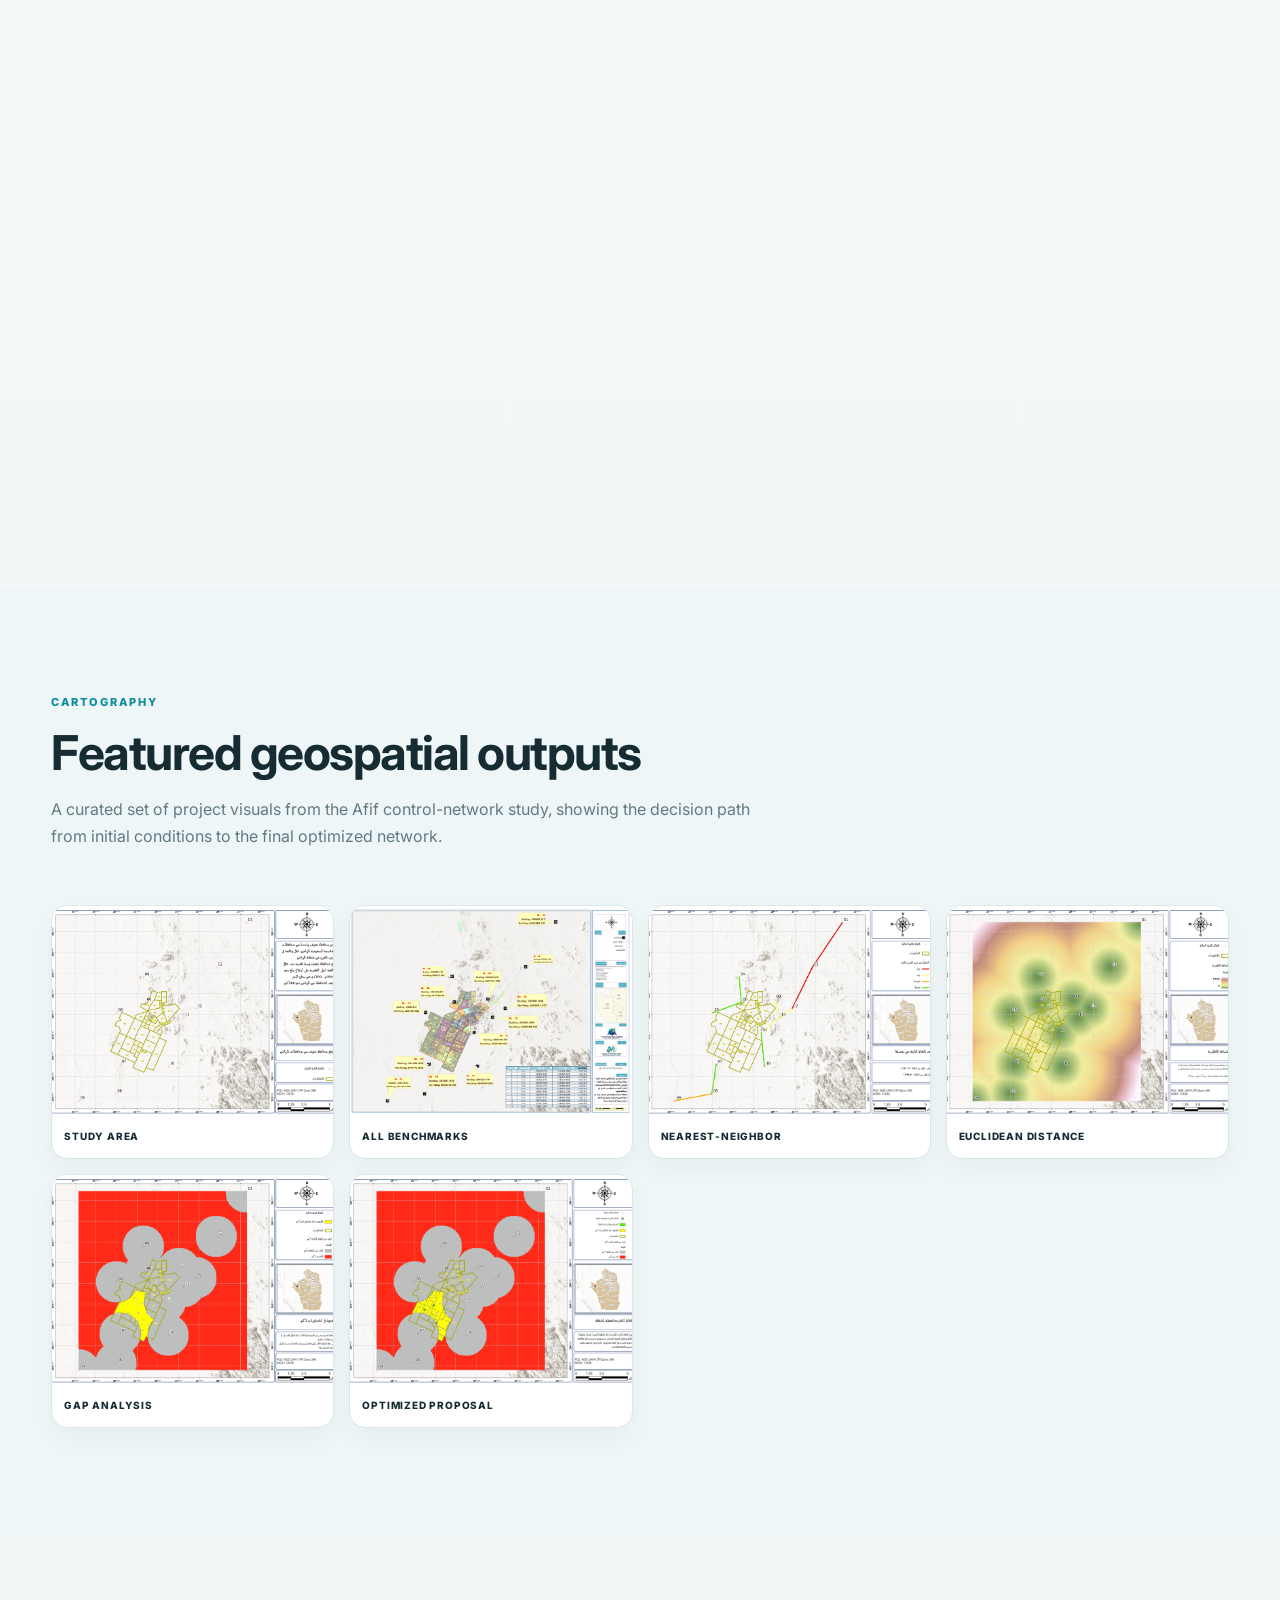
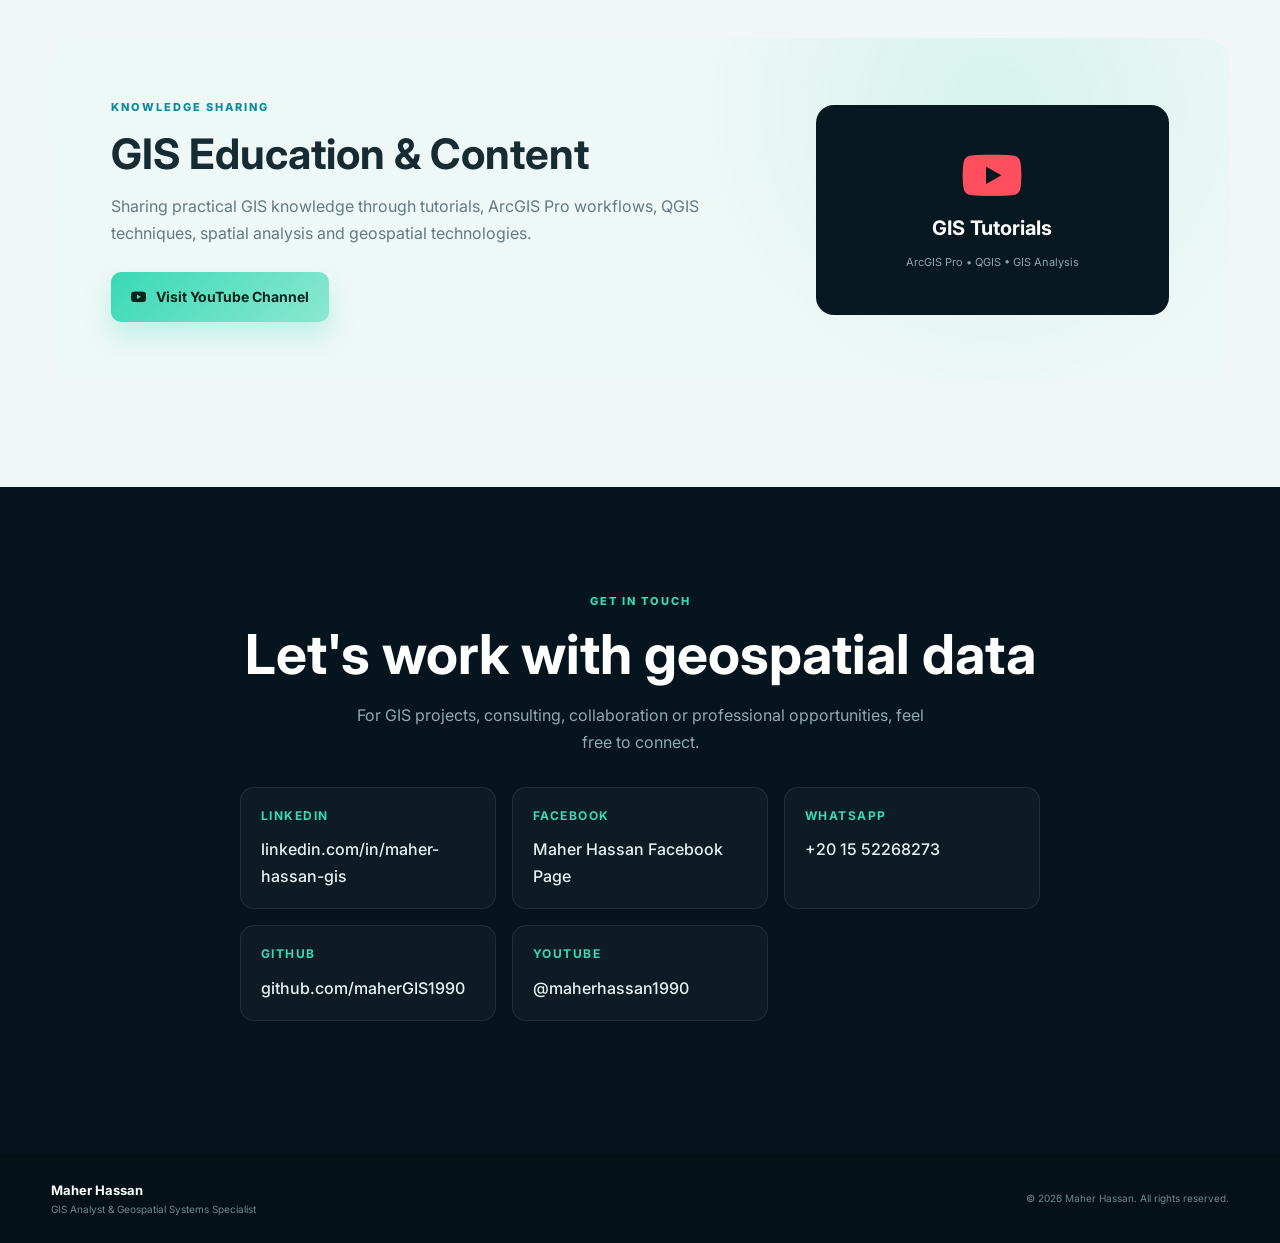
==== commit 432d088e: "c6-27-9" ====
--- a/index.html
+++ b/index.html
@@ -332,8 +332,8 @@
                         <span>Surveying</span>
                         <span>StoryMap</span>
                     </div>
-                    <a href="https://arcg.is/1WeOm93" target="_blank" rel="noopener noreferrer" class="project-link">
-                        View Story Map <i class="fa-solid fa-arrow-right" aria-hidden="true"></i>
+                    <a href="afif-project.html" class="project-link">
+                        View Project <i class="fa-solid fa-arrow-right" aria-hidden="true"></i>
                     </a>
                 </div>
             </article>
@@ -413,8 +413,8 @@
                         <span>Automation</span>
                         <span>AI</span>
                     </div>
-                    <a href="#" class="project-link">
-                        View Project <i class="fa-solid fa-arrow-right" aria-hidden="true"></i>
+                    <a href="#storymaps" class="project-link">
+                        View Concept <i class="fa-solid fa-arrow-right" aria-hidden="true"></i>
                     </a>
                 </div>
             </article>
@@ -436,8 +436,8 @@
                         <span>Plugins</span>
                         <span>QC</span>
                     </div>
-                    <a href="#" class="project-link">
-                        View Project <i class="fa-solid fa-arrow-right" aria-hidden="true"></i>
+                    <a href="#maps" class="project-link">
+                        View Workflow <i class="fa-solid fa-arrow-right" aria-hidden="true"></i>
                     </a>
                 </div>
             </article>
@@ -458,8 +458,8 @@
                         <span>Data Science</span>
                         <span>Maps</span>
                     </div>
-                    <a href="#" class="project-link">
-                        View Project <i class="fa-solid fa-arrow-right" aria-hidden="true"></i>
+                    <a href="#maps" class="project-link">
+                        View Visuals <i class="fa-solid fa-arrow-right" aria-hidden="true"></i>
                     </a>
                 </div>
             </article>
@@ -475,46 +475,38 @@
 
         <div class="section-heading">
             <span class="eyebrow">CARTOGRAPHY</span>
-            <h2>Maps &amp; Visualizations</h2>
+            <h2>Featured geospatial outputs</h2>
             <p>
-                Selected maps and cartographic work. Replace these
-                placeholders with your actual GIS maps.
+                A curated set of project visuals from the Afif control-network study,
+                showing the decision path from initial conditions to the final optimized network.
             </p>
         </div>
 
         <div class="maps-grid">
-            <div class="map-placeholder">
-                <i class="fa-solid fa-map" aria-hidden="true"></i>
-                <span>Map 01</span>
-            </div>
-            <div class="map-placeholder">
-                <i class="fa-solid fa-map-location-dot" aria-hidden="true"></i>
-                <span>Map 02</span>
-            </div>
-            <div class="map-placeholder">
-                <i class="fa-solid fa-earth-americas" aria-hidden="true"></i>
-                <span>Map 03</span>
-            </div>
-            <div class="map-placeholder">
-                <i class="fa-solid fa-chart-area" aria-hidden="true"></i>
-                <span>Map 04</span>
-            </div>
-            <div class="map-placeholder">
-                <i class="fa-solid fa-route" aria-hidden="true"></i>
-                <span>Map 05</span>
-            </div>
-            <div class="map-placeholder">
-                <i class="fa-solid fa-layer-group" aria-hidden="true"></i>
-                <span>Map 06</span>
-            </div>
-            <div class="map-placeholder">
-                <i class="fa-solid fa-location-crosshairs" aria-hidden="true"></i>
-                <span>Map 07</span>
-            </div>
-            <div class="map-placeholder">
-                <i class="fa-solid fa-satellite" aria-hidden="true"></i>
-                <span>Map 08</span>
-            </div>
+            <figure class="map-feature-card" tabindex="0" role="button" aria-label="Open study area map">
+                <img src="asset/Location.jpg" alt="Afif study area map">
+                <figcaption>Study area</figcaption>
+            </figure>
+            <figure class="map-feature-card" tabindex="0" role="button" aria-label="Open all benchmark map">
+                <img src="asset/All_BM.jpg" alt="All benchmark map in Afif">
+                <figcaption>All benchmarks</figcaption>
+            </figure>
+            <figure class="map-feature-card" tabindex="0" role="button" aria-label="Open nearest analysis map">
+                <img src="asset/Near_Analysis.jpg" alt="Nearest neighbor analysis map">
+                <figcaption>Nearest-neighbor</figcaption>
+            </figure>
+            <figure class="map-feature-card" tabindex="0" role="button" aria-label="Open Euclidean distance map">
+                <img src="asset/Euclidean_Distance.jpg" alt="Euclidean distance map">
+                <figcaption>Euclidean distance</figcaption>
+            </figure>
+            <figure class="map-feature-card" tabindex="0" role="button" aria-label="Open gap analysis map">
+                <img src="asset/Gap_Analysis.jpg" alt="Gap analysis map">
+                <figcaption>Gap analysis</figcaption>
+            </figure>
+            <figure class="map-feature-card" tabindex="0" role="button" aria-label="Open proposed points map">
+                <img src="asset/Proposed_Points%20.jpg" alt="Proposed strategic points map">
+                <figcaption>Optimized proposal</figcaption>
+            </figure>
         </div>
 
     </div>
--- a/style.css
+++ b/style.css
@@ -3,21 +3,21 @@
    ========================================================= */
 
 :root {
-    --primary: #087f8c;
-    --primary-dark: #05636e;
-    --accent: #20c997;
-
-    --dark: #071820;
-    --dark-2: #0b2530;
-    --text: #16262d;
-    --muted: #64757d;
-
-    --light: #f4f8f9;
+    --primary: #0c8c9d;
+    --primary-dark: #085d69;
+    --accent: #39d9b6;
+
+    --dark: #06151d;
+    --dark-2: #0d2430;
+    --text: #172b33;
+    --muted: #647a82;
+
+    --light: #eef6f7;
     --white: #ffffff;
 
-    --border: #dce7ea;
-
-    --shadow: 0 20px 50px rgba(7, 24, 32, 0.10);
+    --border: #d9e7ea;
+
+    --shadow: 0 24px 60px rgba(5, 22, 31, 0.12);
 
     --radius: 18px;
 
@@ -40,7 +40,9 @@
 body {
     font-family: "Inter", sans-serif;
     color: var(--text);
-    background: var(--white);
+    background:
+        radial-gradient(circle at top left, rgba(57, 217, 182, 0.08), transparent 28%),
+        linear-gradient(180deg, #f8fbfb 0%, #f0f5f6 100%);
     line-height: 1.7;
 }
 
@@ -100,10 +102,15 @@
     top: 0;
     z-index: 1000;
 
-    background: rgba(255, 255, 255, 0.94);
+    background: rgba(8, 20, 27, 0.72);
     backdrop-filter: blur(14px);
 
-    border-bottom: 1px solid rgba(220, 231, 234, 0.8);
+    border-bottom: 1px solid rgba(255, 255, 255, 0.06);
+}
+
+.logo,
+.navbar nav a {
+    color: #edf8fa;
 }
 
 .nav-container {
@@ -132,10 +139,11 @@
 
     border-radius: 12px;
 
-    background: var(--dark);
-    color: white;
+    background: linear-gradient(135deg, var(--accent), var(--primary));
+    color: #07252d;
 
     font-size: 13px;
+    box-shadow: 0 12px 28px rgba(57, 217, 182, 0.25);
 }
 
 nav {
@@ -176,8 +184,9 @@
     min-height: 700px;
 
     background:
-        radial-gradient(circle at 80% 20%, rgba(32, 201, 151, 0.12), transparent 30%),
-        linear-gradient(135deg, #071820 0%, #0b2934 100%);
+        radial-gradient(circle at 85% 18%, rgba(57, 217, 182, 0.18), transparent 22%),
+        radial-gradient(circle at 15% 15%, rgba(12, 140, 157, 0.35), transparent 20%),
+        linear-gradient(135deg, #071820 0%, #0d2430 36%, #0b2a36 100%);
 
     color: white;
 }
@@ -208,6 +217,11 @@
 
     padding-top: 70px;
     padding-bottom: 70px;
+}
+
+.hero-visual {
+    perspective: 1200px;
+    transform-style: preserve-3d;
 }
 
 .status {
@@ -289,13 +303,14 @@
 }
 
 .btn-primary {
-    background: var(--accent);
+    background: linear-gradient(135deg, var(--accent), #8be8cf);
     color: #06231d;
+    box-shadow: 0 14px 26px rgba(57, 217, 182, 0.25);
 }
 
 .btn-primary:hover {
-    transform: translateY(-2px);
-    box-shadow: 0 12px 25px rgba(32, 201, 151, 0.25);
+    transform: translateY(-2px) scale(1.01);
+    box-shadow: 0 18px 32px rgba(57, 217, 182, 0.28);
 }
 
 .btn-secondary {
@@ -344,7 +359,8 @@
 
     box-shadow: 0 30px 80px rgba(0,0,0,0.3);
 
-    transform: rotate(1deg);
+    transform: rotateX(var(--rotate-x, 0deg)) rotateY(var(--rotate-y, 0deg)) rotateZ(1deg);
+    transition: transform 0.25s ease, box-shadow 0.25s ease;
 }
 
 .map-toolbar,
@@ -584,7 +600,8 @@
 
 .about-card:hover {
     transform: translateY(-5px);
-    box-shadow: var(--shadow);
+    box-shadow: 0 24px 50px rgba(11, 42, 54, 0.08);
+    border-color: rgba(12, 140, 157, 0.2);
 }
 
 .icon-box {
@@ -707,7 +724,8 @@
 .project-card:hover {
     transform: translateY(-5px);
 
-    box-shadow: var(--shadow);
+    box-shadow: 0 28px 52px rgba(11, 42, 54, 0.10);
+    border-color: rgba(12, 140, 157, 0.18);
 }
 
 .project-image {
@@ -968,6 +986,137 @@
     background: var(--primary);
 }
 
+.project-detail-hero {
+    padding: 90px 0 50px;
+    background: linear-gradient(135deg, #06151d 0%, #0d2430 100%);
+    color: #ffffff;
+}
+
+.detail-grid {
+    display: grid;
+    grid-template-columns: 1.1fr 0.9fr;
+    align-items: center;
+    gap: 50px;
+}
+
+.project-detail-hero h1 {
+    font-size: clamp(38px, 5vw, 60px);
+    line-height: 1.1;
+    letter-spacing: -2px;
+    margin-bottom: 18px;
+}
+
+.project-detail-hero p {
+    color: #bfd7dc;
+    max-width: 620px;
+}
+
+.project-detail-meta {
+    display: flex;
+    flex-wrap: wrap;
+    gap: 18px;
+    margin-top: 26px;
+    color: #a9d7db;
+    font-size: 0.9rem;
+    font-weight: 600;
+}
+
+.project-detail-meta span {
+    display: inline-flex;
+    align-items: center;
+    gap: 8px;
+}
+
+.detail-tags {
+    margin-top: 28px;
+}
+
+.detail-tags span {
+    border-color: rgba(255, 255, 255, 0.12);
+    color: #e7f5f6;
+    background: rgba(255, 255, 255, 0.04);
+}
+
+.project-detail-actions {
+    display: flex;
+    flex-wrap: wrap;
+    gap: 14px;
+    margin-top: 28px;
+}
+
+.light-btn {
+    border: 1px solid rgba(255, 255, 255, 0.18);
+    background: rgba(255, 255, 255, 0.04);
+    color: #ffffff;
+}
+
+.detail-visual {
+    border: 1px solid rgba(255, 255, 255, 0.12);
+    border-radius: 22px;
+    overflow: hidden;
+    box-shadow: 0 24px 50px rgba(0, 0, 0, 0.25);
+}
+
+.detail-visual img {
+    display: block;
+    width: 100%;
+    height: 100%;
+    max-height: 520px;
+    object-fit: cover;
+}
+
+.detail-content {
+    max-width: 980px;
+}
+
+.detail-intro {
+    margin-bottom: 30px;
+}
+
+.detail-intro h2 {
+    margin-bottom: 12px;
+    font-size: clamp(26px, 3vw, 38px);
+}
+
+.detail-grid-two {
+    display: grid;
+    grid-template-columns: repeat(2, minmax(0, 1fr));
+    gap: 22px;
+}
+
+.detail-card {
+    background: #ffffff;
+    border: 1px solid var(--border);
+    border-radius: 18px;
+    padding: 26px;
+    box-shadow: 0 12px 26px rgba(10, 35, 45, 0.05);
+}
+
+.detail-card h3 {
+    margin-bottom: 14px;
+    font-size: 1.38rem;
+}
+
+.detail-card ul {
+    padding-left: 18px;
+    color: var(--muted);
+    line-height: 1.9;
+}
+
+.detail-card p {
+    color: var(--muted);
+}
+
+.afif-project-gallery {
+    display: grid;
+    grid-template-columns: repeat(4, minmax(0, 1fr));
+    gap: 18px;
+}
+
+.afif-project-gallery .afif-map-item {
+    margin: 0;
+}
+
 
 /* ================= MAPS ================= */
 
@@ -1020,6 +1169,40 @@
 .map-placeholder span {
     font-size: 11px;
     font-weight: 700;
+}
+
+.map-feature-card {
+    overflow: hidden;
+    border: 1px solid var(--border);
+    border-radius: 16px;
+    background: #fff;
+    box-shadow: 0 10px 24px rgba(7, 24, 32, 0.04);
+    transition: transform 0.28s ease, box-shadow 0.28s ease, border-color 0.28s ease;
+    cursor: pointer;
+}
+
+.map-feature-card:hover,
+.map-feature-card:focus-visible {
+    transform: translateY(-4px);
+    border-color: var(--primary);
+    box-shadow: 0 16px 32px rgba(8, 127, 140, 0.12);
+}
+
+.map-feature-card img {
+    display: block;
+    width: 100%;
+    aspect-ratio: 4 / 3;
+    object-fit: cover;
+    background: #edf5f5;
+}
+
+.map-feature-card figcaption {
+    padding: 11px 12px 13px;
+    font-size: 10px;
+    font-weight: 800;
+    letter-spacing: 0.08em;
+    text-transform: uppercase;
+    color: var(--heading);
 }
 
 
